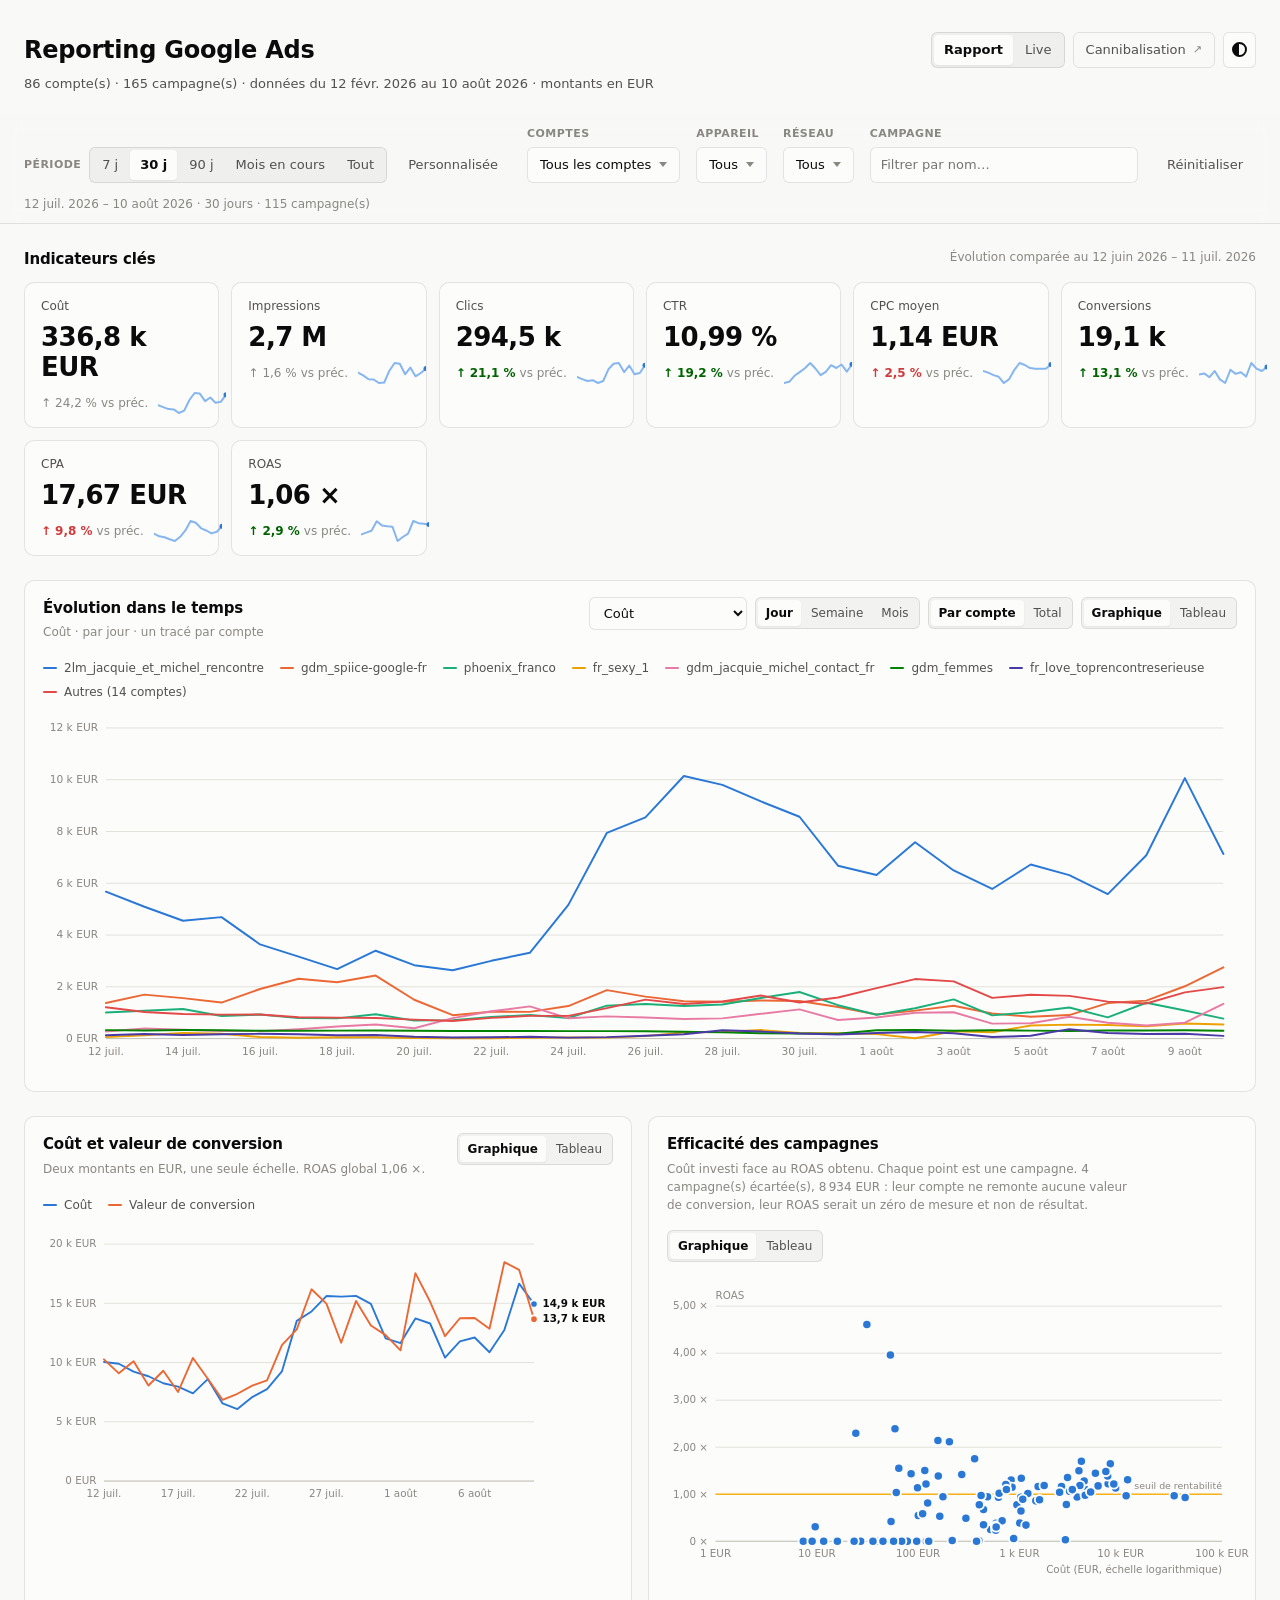
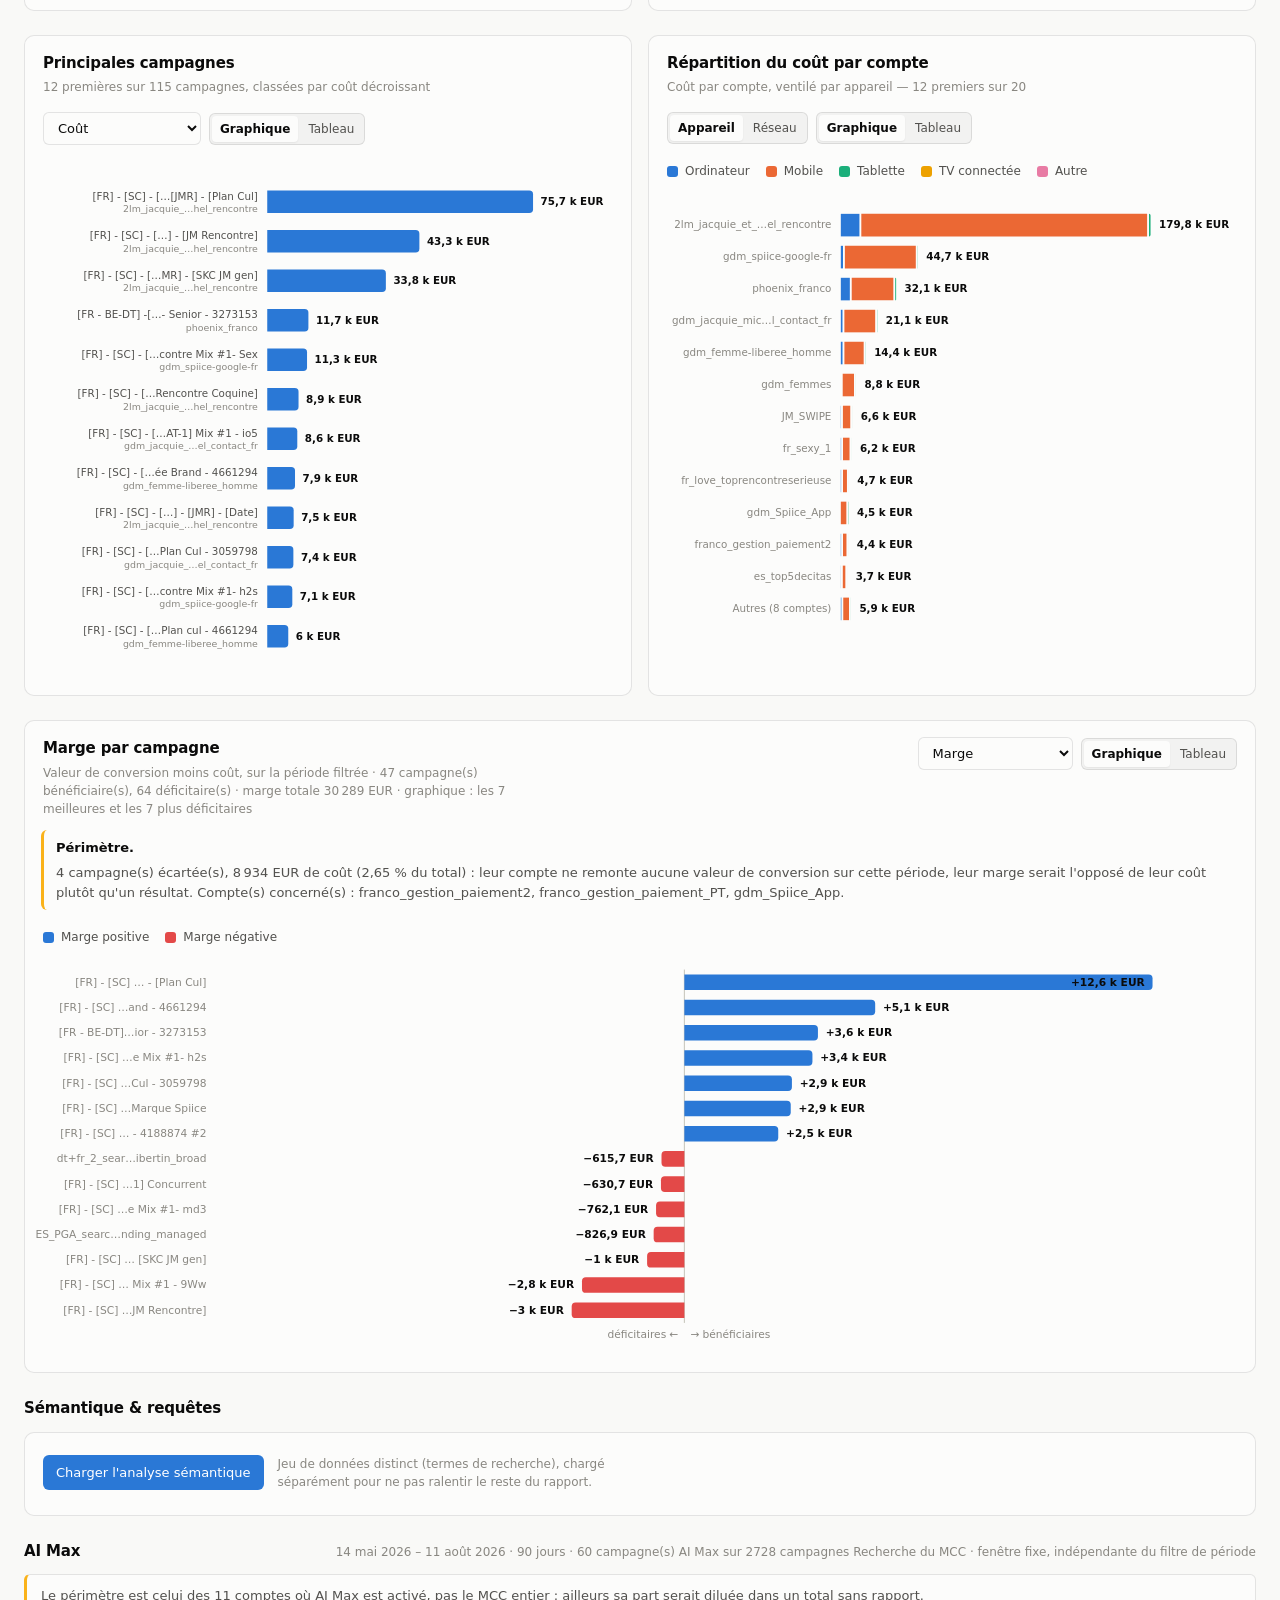
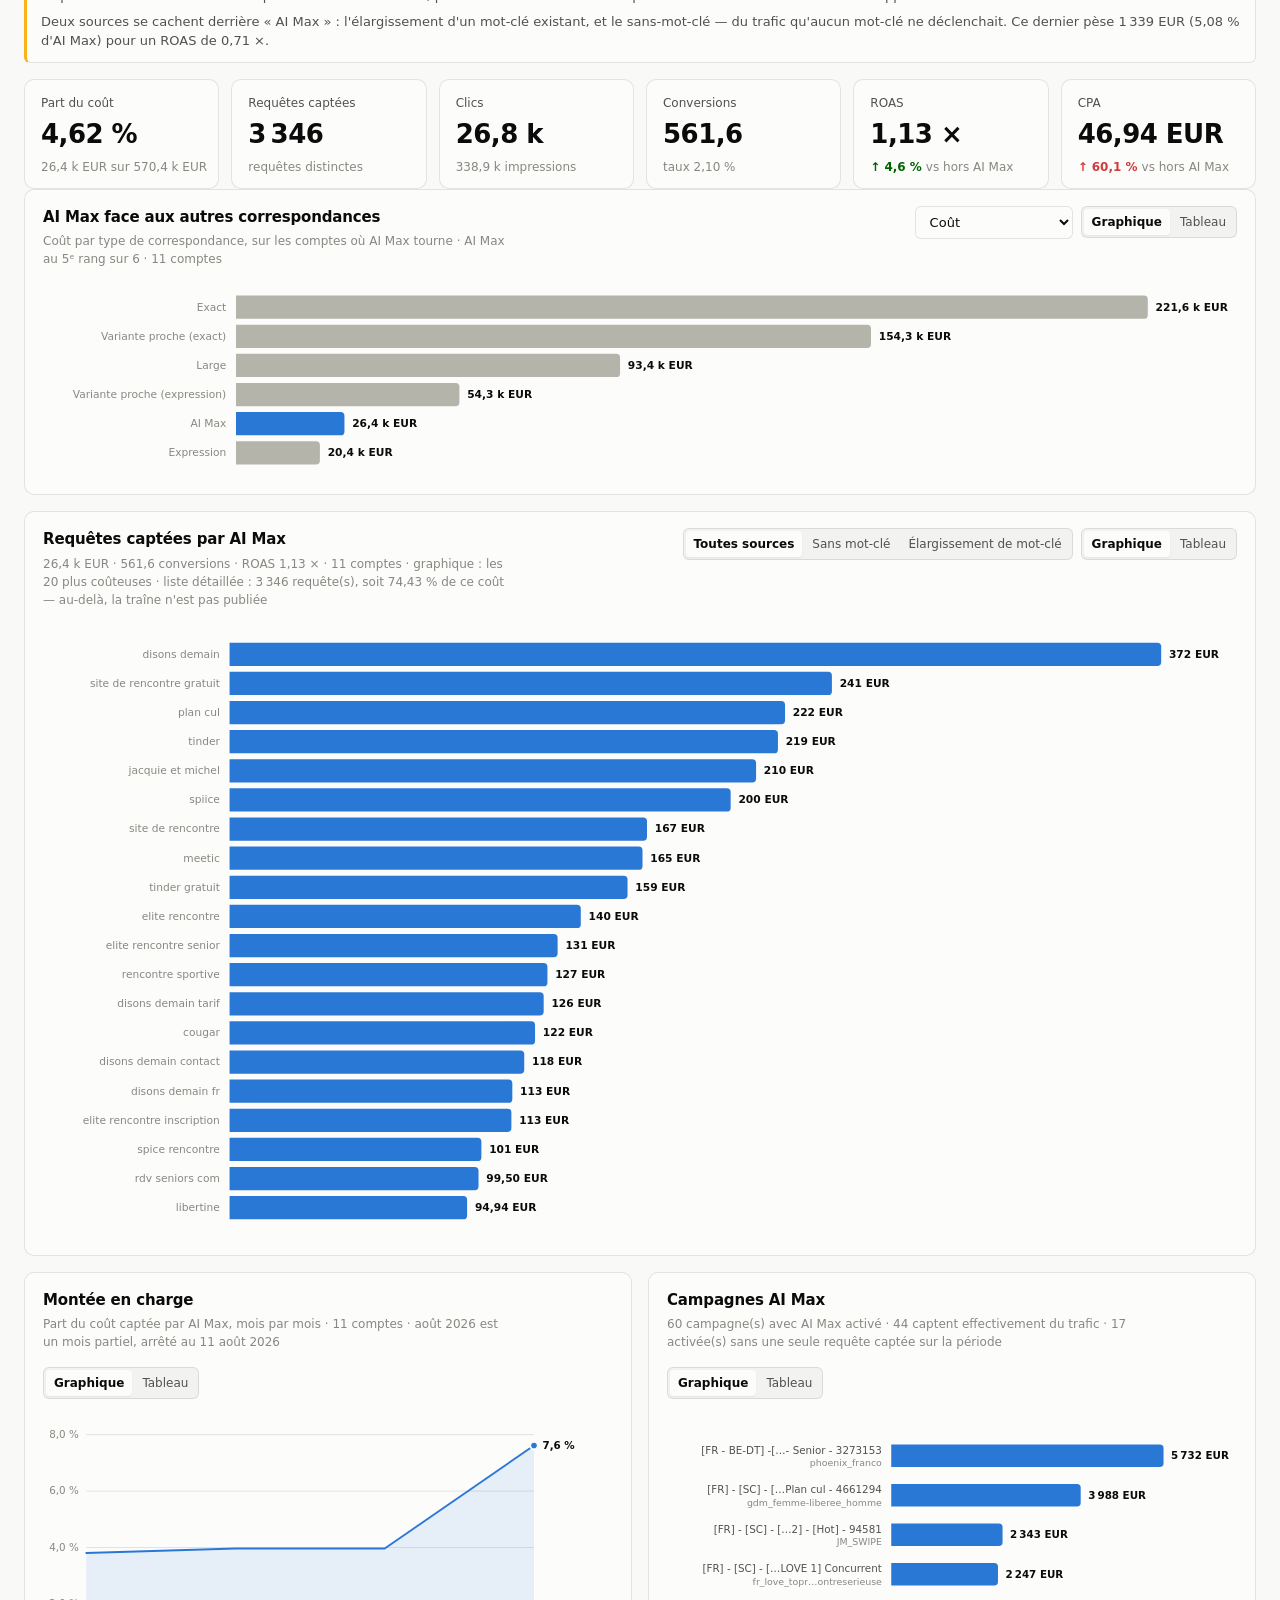
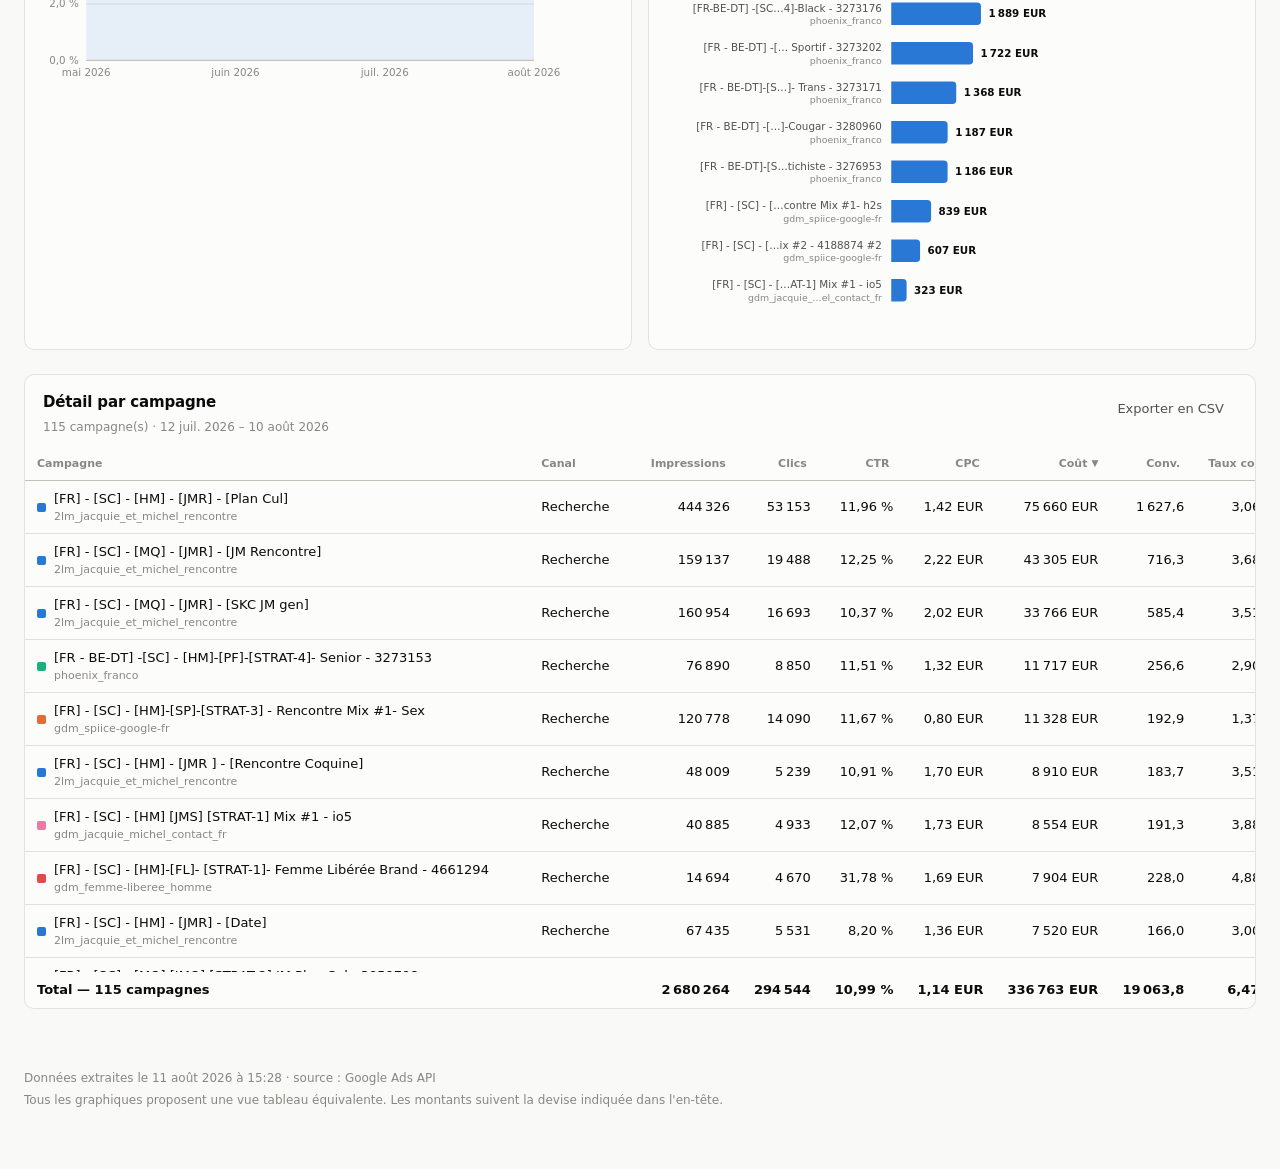
==== index.html @ 91d8e5d5 "Deux boutons Regenerer, vers les deux workflows Un par jeu de donnees, place a cote de ce qu il rege" ====
<!DOCTYPE html>
<html lang="fr" data-theme="auto">
<head>
<meta charset="utf-8">
<meta name="viewport" content="width=device-width, initial-scale=1">
<title>Reporting Google Ads</title>
<meta name="description" content="Reporting de performance Google Ads multi-comptes — interactif et filtrable.">
<meta name="color-scheme" content="light dark">
<link rel="stylesheet" href="assets/styles.css">
</head>
<body class="viz-root">

<a class="skip-link" href="#contenu">Aller au contenu</a>

<header class="page-header">
  <div class="page-header__text">
    <h1>Reporting Google Ads</h1>
    <p class="page-header__meta" id="header-meta">Chargement…</p>
  </div>
  <div class="page-header__actions">
    <div class="segmented" role="tablist" aria-label="Vue" id="view-tabs"></div>
    <!-- Un lien, pas un troisième onglet : les onglets basculent entre deux
         vues du même jeu de données, celui-ci mène à une page figée produite
         par un autre pipeline. Leur donner la même apparence laisserait croire
         qu'elle se filtre et se rafraîchit comme le reste. -->
    <a class="btn btn--ghost header-link" href="cannibalisation.html"
       title="Analyse de cannibalisation sémantique — page distincte, figée à sa date d'extraction">
      Cannibalisation <span aria-hidden="true">↗</span>
    </a>
    <button type="button" class="btn btn--icon" id="theme-toggle"
            aria-label="Basculer le thème clair / sombre" title="Thème clair / sombre">
      <span class="theme-toggle__glyph" aria-hidden="true"></span>
    </button>
  </div>
</header>

<!-- Une seule rangée de filtres, au-dessus de tout ce qu'elle cadre. -->
<div class="filterbar" id="filterbar" role="search" aria-label="Filtres du rapport">
  <div class="filterbar__inner">

    <div class="filter" data-report-only>
      <span class="filter__label" id="lbl-range">Période</span>
      <div class="segmented" role="group" aria-labelledby="lbl-range" id="range-presets"></div>
      <details class="dropdown dropdown--tight" id="range-custom-wrap">
        <summary class="btn btn--ghost" title="Période personnalisée">Personnalisée</summary>
        <div class="dropdown__panel dropdown__panel--form">
          <label class="field">
            <span>Du</span>
            <input type="date" id="range-start">
          </label>
          <label class="field">
            <span>Au</span>
            <input type="date" id="range-end">
          </label>
          <div class="dropdown__footer">
            <button type="button" class="btn btn--primary" id="range-apply">Appliquer</button>
          </div>
        </div>
      </details>
    </div>

    <div class="filter">
      <span class="filter__label" id="lbl-accounts">Comptes</span>
      <details class="dropdown" id="account-dropdown">
        <summary class="btn" aria-labelledby="lbl-accounts">
          <span id="account-summary">Tous les comptes</span>
          <span class="btn__caret" aria-hidden="true"></span>
        </summary>
        <div class="dropdown__panel" id="account-panel"></div>
      </details>
    </div>

    <!-- Ne concerne que l'onglet Live : une dépense n'est pas rattachable à une
         action de conversion, ce filtre ne cadre donc que les conversions. -->
    <div class="filter" id="filter-action" hidden>
      <span class="filter__label" id="lbl-action">Action de conversion</span>
      <details class="dropdown">
        <summary class="btn" aria-labelledby="lbl-action">
          <span id="action-summary">Toutes</span>
          <span class="btn__caret" aria-hidden="true"></span>
        </summary>
        <div class="dropdown__panel" id="action-panel"></div>
      </details>
    </div>

    <div class="filter" data-report-only>
      <span class="filter__label" id="lbl-device">Appareil</span>
      <details class="dropdown">
        <summary class="btn" aria-labelledby="lbl-device">
          <span id="device-summary">Tous</span>
          <span class="btn__caret" aria-hidden="true"></span>
        </summary>
        <div class="dropdown__panel" id="device-panel"></div>
      </details>
    </div>

    <div class="filter" data-report-only>
      <span class="filter__label" id="lbl-network">Réseau</span>
      <details class="dropdown">
        <summary class="btn" aria-labelledby="lbl-network">
          <span id="network-summary">Tous</span>
          <span class="btn__caret" aria-hidden="true"></span>
        </summary>
        <div class="dropdown__panel" id="network-panel"></div>
      </details>
    </div>

    <div class="filter filter--grow" data-report-only>
      <label class="filter__label" for="campaign-search">Campagne</label>
      <input type="search" id="campaign-search" class="input" placeholder="Filtrer par nom…"
             autocomplete="off" spellcheck="false">
    </div>

    <button type="button" class="btn btn--ghost filter__reset" id="filter-reset">Réinitialiser</button>
  </div>
  <p class="filterbar__status" id="filter-status" role="status" aria-live="polite"></p>
</div>

<!-- ── Onglet Live ────────────────────────────────────────────────────────── -->
<main id="view-live" hidden>
  <div class="banner banner--error" id="live-error" hidden></div>
  <div class="banner banner--warn" id="live-tz" hidden></div>

  <div id="live-alert-slot"></div>

  <section class="section" aria-labelledby="h-live-kpi">
    <div class="section__head section__head--split">
      <div>
        <h2 id="h-live-kpi">Aujourd'hui, à heure égale</h2>
        <p class="section__sub" id="live-meta"></p>
      </div>
      <div class="live-refresh">
        <div class="live-refresh__row">
          <button type="button" class="btn btn--ghost" id="live-refresh"
                  title="Relire data/live.json sans recharger la page">
            <span class="live-refresh__glyph" aria-hidden="true"></span>
            <span id="live-refresh-label">Actualiser</span>
          </button>
          <!-- Lien et non appel direct : régénérer demande un jeton Google Ads,
               qui n'a rien à faire dans une page publique. GitHub Actions le
               détient ; ce bouton y conduit. -->
          <a class="btn btn--ghost header-link" id="live-regen" target="_blank"
             rel="noopener" href="#"
             title="Ouvre le workflow sur GitHub. Cliquez « Run workflow », puis revenez actualiser dans deux minutes. Nécessite un accès au dépôt.">
            Régénérer <span aria-hidden="true">↗</span>
          </a>
        </div>
        <p class="live-refresh__note" id="live-refresh-note"></p>
      </div>
    </div>
    <div class="kpi-grid" id="live-kpi"></div>
  </section>

  <section class="section" aria-labelledby="h-live-hourly">
    <article class="card card--wide">
      <div class="card__head">
        <div>
          <h3 class="card__title" id="h-live-hourly">Heure par heure</h3>
          <p class="card__sub" id="live-hourly-sub"></p>
        </div>
        <div class="card__tools">
          <label class="select-wrap">
            <span class="sr-only">Mesure</span>
            <select id="live-metric" class="select"></select>
          </label>
          <div class="segmented segmented--sm" role="group" aria-label="Cumul"
               id="live-cumul"></div>
          <div class="segmented segmented--sm viewtoggle" role="group"
               aria-label="Type d'affichage" data-view-for="livehourly"></div>
        </div>
      </div>
      <div class="card__body" id="live-hourly-body"></div>
    </article>
  </section>

  <div class="grid-2">
    <article class="card">
      <div class="card__head">
        <div>
          <h3 class="card__title" id="h-live-actions">Conversions par action</h3>
          <p class="card__sub" id="live-actions-sub"></p>
        </div>
        <div class="card__tools">
          <div class="segmented segmented--sm viewtoggle" role="group"
               aria-label="Type d'affichage" data-view-for="liveactions"></div>
        </div>
      </div>
      <div class="card__body" id="live-actions-body"></div>
    </article>

    <article class="card">
      <div class="card__head">
        <div>
          <h3 class="card__title" id="h-live-camp">Plus gros écarts de dépense</h3>
          <p class="card__sub" id="live-camp-sub"></p>
        </div>
        <div class="card__tools">
          <div class="segmented segmented--sm viewtoggle" role="group"
               aria-label="Type d'affichage" data-view-for="livecamp"></div>
        </div>
      </div>
      <div class="card__body" id="live-camp-body"></div>
    </article>
  </div>
</main>


<main id="contenu" data-view="report">

  <div class="banner banner--warn" id="banner-demo" hidden>
    <strong>Données de démonstration.</strong>
    <span>Ce rapport affiche un jeu de données simulé. Lancez
      <code>python scripts/fetch_ads_data.py</code> pour le remplacer par vos performances réelles.</span>
  </div>
  <div class="banner banner--warn" id="banner-currency" hidden></div>
  <div class="banner banner--warn" id="banner-failed" hidden></div>
  <div class="banner banner--error" id="banner-error" hidden></div>

  <!-- ── Indicateurs clés ─────────────────────────────────────────────── -->
  <section class="section" aria-labelledby="h-kpi">
    <div class="section__head section__head--split">
      <h2 id="h-kpi">Indicateurs clés</h2>
      <div class="live-refresh">
        <a class="btn btn--ghost header-link" id="report-regen" target="_blank"
           rel="noopener" href="#"
           title="Ouvre le workflow quotidien sur GitHub. Cliquez « Run workflow », puis rechargez la page dans deux à trois minutes. Nécessite un accès au dépôt.">
          Régénérer <span aria-hidden="true">↗</span>
        </a>
        <p class="section__sub" id="kpi-compare"></p>
      </div>
    </div>
    <div class="kpi-grid" id="kpi-grid"></div>
  </section>

  <!-- ── Évolution ────────────────────────────────────────────────────── -->
  <section class="section" aria-labelledby="h-ts">
    <article class="card card--wide">
      <div class="card__head">
        <div>
          <h2 class="card__title" id="h-ts">Évolution dans le temps</h2>
          <p class="card__sub" id="ts-sub"></p>
        </div>
        <div class="card__tools">
          <label class="select-wrap">
            <span class="sr-only">Indicateur affiché</span>
            <select id="ts-metric" class="select"></select>
          </label>
          <div class="segmented segmented--sm" role="group" aria-label="Granularité" id="ts-grain"></div>
          <div class="segmented segmented--sm" role="group" aria-label="Découpage" id="ts-mode"></div>
          <div class="segmented segmented--sm viewtoggle" role="group" aria-label="Type d'affichage"
               data-view-for="ts"></div>
        </div>
      </div>
      <div class="card__body" id="ts-body"></div>
    </article>
  </section>

  <!-- ── Coût vs valeur ───────────────────────────────────────────────── -->
  <section class="section grid-2" aria-labelledby="h-roi">
    <article class="card">
      <div class="card__head">
        <div>
          <h2 class="card__title" id="h-roi">Coût et valeur de conversion</h2>
          <p class="card__sub" id="roi-sub">Deux montants, une même échelle monétaire.</p>
        </div>
        <div class="card__tools">
          <div class="segmented segmented--sm viewtoggle" role="group" aria-label="Type d'affichage"
               data-view-for="roi"></div>
        </div>
      </div>
      <div class="card__body" id="roi-body"></div>
    </article>

    <article class="card">
      <div class="card__head">
        <div>
          <h2 class="card__title" id="h-eff">Efficacité des campagnes</h2>
          <p class="card__sub" id="eff-sub"></p>
        </div>
        <div class="card__tools">
          <div class="segmented segmented--sm viewtoggle" role="group" aria-label="Type d'affichage"
               data-view-for="eff"></div>
        </div>
      </div>
      <div class="card__body" id="eff-body"></div>
    </article>
  </section>

  <!-- ── Classements ──────────────────────────────────────────────────── -->
  <section class="section grid-2" aria-labelledby="h-top">
    <article class="card">
      <div class="card__head">
        <div>
          <h2 class="card__title" id="h-top">Principales campagnes</h2>
          <p class="card__sub" id="top-sub"></p>
        </div>
        <div class="card__tools">
          <label class="select-wrap">
            <span class="sr-only">Classer par</span>
            <select id="top-metric" class="select"></select>
          </label>
          <div class="segmented segmented--sm viewtoggle" role="group" aria-label="Type d'affichage"
               data-view-for="top"></div>
        </div>
      </div>
      <div class="card__body" id="top-body"></div>
    </article>

    <article class="card">
      <div class="card__head">
        <div>
          <h2 class="card__title" id="h-mix">Répartition du coût par compte</h2>
          <p class="card__sub" id="mix-sub"></p>
        </div>
        <div class="card__tools">
          <div class="segmented segmented--sm" role="group" aria-label="Dimension" id="mix-dim"></div>
          <div class="segmented segmented--sm viewtoggle" role="group" aria-label="Type d'affichage"
               data-view-for="mix"></div>
        </div>
      </div>
      <div class="card__body" id="mix-body"></div>
    </article>
  </section>

  <!-- ── Marge par campagne ───────────────────────────────────────────── -->
  <section class="section" aria-labelledby="h-margin">
    <article class="card card--wide">
      <div class="card__head">
        <div>
          <h2 class="card__title" id="h-margin">Marge par campagne</h2>
          <p class="card__sub" id="margin-sub"></p>
        </div>
        <div class="card__tools">
          <label class="select-wrap">
            <span class="sr-only">Mesure</span>
            <select id="margin-measure" class="select"></select>
          </label>
          <div class="segmented segmented--sm viewtoggle" role="group" aria-label="Type d'affichage"
               data-view-for="margin"></div>
        </div>
      </div>
      <div class="banner banner--warn banner--inline" id="margin-note" hidden></div>
      <div class="card__body" id="margin-body"></div>
    </article>
  </section>

  <!-- ── Sémantique / requêtes ────────────────────────────────────────── -->
  <section class="section" aria-labelledby="h-sem">
    <div class="section__head">
      <h2 id="h-sem">Sémantique &amp; requêtes</h2>
      <p class="section__sub" id="sem-meta"></p>
    </div>

    <div class="banner banner--warn" id="sem-status" hidden></div>

    <!-- Chargé à la demande : ce jeu de données est lourd et n'est pas
         nécessaire au reste du rapport. -->
    <div class="card card--wide" id="sem-loader">
      <div class="card__body">
        <p class="loader">
          <button type="button" class="btn btn--primary" id="sem-load">
            Charger l'analyse sémantique
          </button>
          <span class="loader__note" id="sem-load-note">
            Jeu de données distinct (termes de recherche), chargé séparément pour
            ne pas ralentir le reste du rapport.
          </span>
        </p>
      </div>
    </div>

    <div id="sem-content" hidden>
      <!-- Dérive sémantique -->
      <article class="card card--wide">
        <div class="card__head">
          <div>
            <h3 class="card__title" id="h-drift">Dérive sémantique par requête</h3>
            <p class="card__sub" id="drift-sub"></p>
          </div>
          <div class="card__tools">
            <label class="select-wrap">
              <span class="sr-only">Axe horizontal</span>
              <select id="drift-x" class="select"></select>
            </label>
            <div class="segmented segmented--sm viewtoggle" role="group"
                 aria-label="Type d'affichage" data-view-for="drift"></div>
          </div>
        </div>
        <div class="card__body" id="drift-body"></div>
      </article>

      <div class="grid-2" style="margin-top:16px">
        <!-- Intention -->
        <article class="card">
          <div class="card__head">
            <div>
              <h3 class="card__title" id="h-intent">Clustering d'intention</h3>
              <p class="card__sub" id="intent-sub"></p>
            </div>
            <div class="card__tools">
              <div class="segmented segmented--sm" role="group"
                   aria-label="Découpage" id="intent-dim"></div>
              <div class="segmented segmented--sm" role="group"
                   aria-label="Échelle" id="intent-scale"></div>
              <div class="segmented segmented--sm viewtoggle" role="group"
                   aria-label="Type d'affichage" data-view-for="intent"></div>
            </div>
          </div>
          <div class="card__body" id="intent-body"></div>
        </article>

        <!-- N-grammes -->
        <article class="card">
          <div class="card__head">
            <div>
              <h3 class="card__title" id="h-ngram">N-grammes émergents et déclinants</h3>
              <p class="card__sub" id="ngram-sub"></p>
            </div>
            <div class="card__tools">
              <label class="select-wrap">
                <span class="sr-only">Mesure</span>
                <select id="ngram-metric" class="select"></select>
              </label>
              <div class="segmented segmented--sm viewtoggle" role="group"
                   aria-label="Type d'affichage" data-view-for="ngram"></div>
            </div>
          </div>
          <div class="card__body" id="ngram-body"></div>
        </article>
      </div>
    </div>
  </section>

  <!-- ── Types de correspondance ──────────────────────────────────────── -->
  <section class="section" id="match-section" aria-labelledby="h-match" hidden>
    <div class="section__head">
      <h2 id="h-match">Types de correspondance</h2>
      <p class="section__sub" id="match-meta"></p>
    </div>

    <article class="card card--wide">
      <div class="card__head">
        <div>
          <h3 class="card__title" id="h-cannib">Matrice de cannibalisation</h3>
          <p class="card__sub" id="cannib-sub"></p>
        </div>
        <div class="card__tools">
          <label class="select-wrap">
            <span class="sr-only">Mesure</span>
            <select id="cannib-metric" class="select"></select>
          </label>
          <div class="segmented segmented--sm viewtoggle" role="group"
               aria-label="Type d'affichage" data-view-for="cannib"></div>
        </div>
      </div>
      <div class="card__body" id="cannib-body"></div>
    </article>

    <div class="grid-2" style="margin-top:16px">
      <article class="card">
        <div class="card__head">
          <div>
            <h3 class="card__title" id="h-velocity">Vélocité de dérive</h3>
            <p class="card__sub" id="velocity-sub"></p>
          </div>
          <div class="card__tools">
            <div class="segmented segmented--sm" role="group"
                 aria-label="Stratégie d'enchères" id="velocity-bid"></div>
            <div class="segmented segmented--sm viewtoggle" role="group"
                 aria-label="Type d'affichage" data-view-for="velocity"></div>
          </div>
        </div>
        <div class="card__body" id="velocity-body"></div>
      </article>

      <article class="card">
        <div class="card__head">
          <div>
            <h3 class="card__title" id="h-marginal">Efficacité marginale</h3>
            <p class="card__sub" id="marginal-sub"></p>
          </div>
          <div class="card__tools">
            <div class="segmented segmented--sm viewtoggle" role="group"
                 aria-label="Type d'affichage" data-view-for="marginal"></div>
          </div>
        </div>
        <div class="card__body" id="marginal-body"></div>
      </article>
    </div>
  </section>

  <!-- ── AI Max ───────────────────────────────────────────────────────── -->
  <section class="section" id="aimax-section" aria-labelledby="h-aimax" hidden>
    <div class="section__head">
      <h2 id="h-aimax">AI Max</h2>
      <p class="section__sub" id="aimax-meta"></p>
    </div>

    <div class="banner banner--warn" id="aimax-note" hidden></div>

    <div class="kpi-grid" id="aimax-kpi"></div>

    <article class="card card--wide">
      <div class="card__head">
        <div>
          <h3 class="card__title" id="h-aimax-mt">AI Max face aux autres correspondances</h3>
          <p class="card__sub" id="aimax-mt-sub"></p>
        </div>
        <div class="card__tools">
          <label class="select-wrap">
            <span class="sr-only">Mesure</span>
            <select id="aimax-metric" class="select"></select>
          </label>
          <div class="segmented segmented--sm viewtoggle" role="group"
               aria-label="Type d'affichage" data-view-for="aimaxmt"></div>
        </div>
      </div>
      <div class="card__body" id="aimax-mt-body"></div>
    </article>

    <article class="card card--wide" style="margin-top:16px">
      <div class="card__head">
        <div>
          <h3 class="card__title" id="h-aimax-terms">Requêtes captées par AI Max</h3>
          <p class="card__sub" id="aimax-terms-sub"></p>
        </div>
        <div class="card__tools">
          <div class="segmented segmented--sm" role="group"
               aria-label="Source de correspondance" id="aimax-source"></div>
          <div class="segmented segmented--sm viewtoggle" role="group"
               aria-label="Type d'affichage" data-view-for="aimaxterms"></div>
        </div>
      </div>
      <div class="card__body" id="aimax-terms-body"></div>
    </article>

    <div class="grid-2" style="margin-top:16px">
      <article class="card">
        <div class="card__head">
          <div>
            <h3 class="card__title" id="h-aimax-ramp">Montée en charge</h3>
            <p class="card__sub" id="aimax-ramp-sub"></p>
          </div>
          <div class="card__tools">
            <div class="segmented segmented--sm viewtoggle" role="group"
                 aria-label="Type d'affichage" data-view-for="aimaxramp"></div>
          </div>
        </div>
        <div class="card__body" id="aimax-ramp-body"></div>
      </article>

      <article class="card">
        <div class="card__head">
          <div>
            <h3 class="card__title" id="h-aimax-camp">Campagnes AI Max</h3>
            <p class="card__sub" id="aimax-camp-sub"></p>
          </div>
          <div class="card__tools">
            <div class="segmented segmented--sm viewtoggle" role="group"
                 aria-label="Type d'affichage" data-view-for="aimaxcamp"></div>
          </div>
        </div>
        <div class="card__body" id="aimax-camp-body"></div>
      </article>
    </div>
  </section>

  <!-- ── Tableau détaillé ─────────────────────────────────────────────── -->
  <section class="section" aria-labelledby="h-detail">
    <article class="card card--wide">
      <div class="card__head">
        <div>
          <h2 class="card__title" id="h-detail">Détail par campagne</h2>
          <p class="card__sub" id="detail-sub"></p>
        </div>
        <div class="card__tools">
          <button type="button" class="btn btn--ghost" id="export-csv">Exporter en CSV</button>
        </div>
      </div>
      <div class="card__body card__body--flush" id="detail-body"></div>
    </article>
  </section>

</main>

<footer class="page-footer">
  <p id="footer-meta"></p>
  <p class="page-footer__note">
    Tous les graphiques proposent une vue tableau équivalente. Les montants suivent la devise
    indiquée dans l'en-tête.
  </p>
</footer>

<div class="tooltip" id="tooltip" role="tooltip" aria-hidden="true"></div>

<script src="assets/app.js"></script>
</body>
</html>
---- assets/styles.css ----
/* ============================================================================
   Reporting Google Ads — feuille de style
   Palette et spécifications de marques issues du design system data-viz.
   Les valeurs light/dark sont *choisies* pour chaque surface, jamais inversées
   automatiquement.
   ========================================================================== */

.viz-root {
  color-scheme: light;

  /* ── Chrome & encre ── */
  --surface-1:      #fcfcfb;   /* surface des cartes / graphiques */
  --plane:          #f9f9f7;   /* plan de page */
  --text-primary:   #0b0b0b;
  --text-secondary: #52514e;
  --text-muted:     #898781;   /* axes, libellés */
  --gridline:       #e1e0d9;   /* filet, 1px, plein */
  --baseline:       #c3c2b7;
  --neutral-bar:    #b5b4aa;   /* marque hors-sujet : présente, jamais lue en premier */
  --border:         rgba(11, 11, 11, 0.10);
  --wash:           rgba(11, 11, 11, 0.04);   /* survol fantôme */
  --wash-strong:    rgba(11, 11, 11, 0.07);

  /* ── Palette catégorielle (ordre fixe, jamais cyclé) ── */
  --series-1: #2a78d6;  /* bleu */
  --series-2: #eb6834;  /* orange */
  --series-3: #1baf7a;  /* aqua */
  --series-4: #eda100;  /* jaune */
  --series-5: #e87ba4;  /* magenta */
  --series-6: #008300;  /* vert */
  --series-7: #4a3aa7;  /* violet */
  --series-8: #e34948;  /* rouge */

  /* ── Rampe séquentielle (bleu) — pour sparklines et dégradés ── */
  --seq-250: #86b6ef;
  --seq-450: #2a78d6;

  /* Rampe de carte de chaleur : une seule teinte, clair → foncé. Six paliers
     de la rampe bleue, du plus clair au plus foncé sur surface claire. */
  --heat-1: #cde2fb;
  --heat-2: #9ec5f4;
  --heat-3: #6da7ec;
  --heat-4: #2a78d6;
  --heat-5: #1c5cab;
  --heat-6: #0d366b;

  /* ── Delta / statut ── */
  --delta-good: #006300;
  --delta-bad:  #d03b3b;
  --status-warning: #fab219;

  --radius: 10px;
  --radius-sm: 6px;
  --font: system-ui, -apple-system, "Segoe UI", sans-serif;
}

/* Les valeurs sombres sont déclarées sous les deux portées : la media query
   couvre le réglage OS, la portée data-theme couvre le sélecteur de l'utilisateur,
   qui doit gagner dans les deux sens. */
@media (prefers-color-scheme: dark) {
  :root:where(:not([data-theme="light"])) .viz-root {
    color-scheme: dark;
    --surface-1:      #1a1a19;
    --plane:          #0d0d0d;
    --text-primary:   #ffffff;
    --text-secondary: #c3c2b7;
    --text-muted:     #898781;
    --gridline:       #2c2c2a;
    --baseline:       #383835;
    --neutral-bar:    #56564f;
    --border:         rgba(255, 255, 255, 0.10);
    --wash:           rgba(255, 255, 255, 0.05);
    --wash-strong:    rgba(255, 255, 255, 0.09);

    --series-1: #3987e5;
    --series-2: #d95926;
    --series-3: #199e70;
    --series-4: #c98500;
    --series-5: #d55181;
    --series-6: #008300;
    --series-7: #9085e9;
    --series-8: #e66767;

    --seq-250: #184f95;
    --seq-450: #3987e5;

    /* Sur surface sombre la rampe s'inverse : la valeur faible doit se fondre
       dans le fond, la valeur forte ressortir. Une rampe clair → foncé y
       rendrait les cellules les plus fortes invisibles. */
    --heat-1: #184f95;
    --heat-2: #1c5cab;
    --heat-3: #256abf;
    --heat-4: #3987e5;
    --heat-5: #6da7ec;
    --heat-6: #9ec5f4;

    --delta-good: #0ca30c;
    --delta-bad:  #d03b3b;
  }
}

:root[data-theme="dark"] .viz-root {
  color-scheme: dark;
  --surface-1:      #1a1a19;
  --plane:          #0d0d0d;
  --text-primary:   #ffffff;
  --text-secondary: #c3c2b7;
  --text-muted:     #898781;
  --gridline:       #2c2c2a;
  --baseline:       #383835;
  --neutral-bar:    #56564f;
  --border:         rgba(255, 255, 255, 0.10);
  --wash:           rgba(255, 255, 255, 0.05);
  --wash-strong:    rgba(255, 255, 255, 0.09);

  --series-1: #3987e5;
  --series-2: #d95926;
  --series-3: #199e70;
  --series-4: #c98500;
  --series-5: #d55181;
  --series-6: #008300;
  --series-7: #9085e9;
  --series-8: #e66767;

  --seq-250: #184f95;
  --seq-450: #3987e5;

  --delta-good: #0ca30c;
  --delta-bad:  #d03b3b;
}

/* ── Base ─────────────────────────────────────────────────────────────────── */

*, *::before, *::after { box-sizing: border-box; }

/* Tout élément passé en display:flex/grid ignore l'attribut [hidden], dont la
   valeur par défaut n'est qu'un display:none de faible priorité. On le
   réaffirme une fois pour toutes plutôt que classe par classe. */
[hidden] { display: none !important; }

html { scroll-behavior: smooth; }

body {
  margin: 0;
  padding: 0 0 48px;
  font-family: var(--font);
  font-size: 14px;
  line-height: 1.5;
  color: var(--text-primary);
  background: var(--plane);
  -webkit-font-smoothing: antialiased;
}

h1, h2, h3 { margin: 0; font-weight: 600; letter-spacing: -0.01em; }

code {
  font-family: ui-monospace, "Cascadia Code", Consolas, monospace;
  font-size: 0.92em;
  padding: 1px 5px;
  border-radius: 4px;
  background: var(--wash-strong);
}

.sr-only {
  position: absolute;
  width: 1px; height: 1px;
  padding: 0; margin: -1px;
  overflow: hidden;
  clip-path: inset(50%);
  white-space: nowrap;
}

.skip-link {
  position: absolute;
  left: -9999px;
  top: 0;
  z-index: 100;
  padding: 10px 16px;
  background: var(--surface-1);
  color: var(--text-primary);
  border: 1px solid var(--border);
  border-radius: 0 0 var(--radius-sm) 0;
}
.skip-link:focus { left: 0; }

:focus-visible {
  outline: 2px solid var(--series-1);
  outline-offset: 2px;
}

/* ── En-tête ──────────────────────────────────────────────────────────────── */

.page-header {
  display: flex;
  align-items: flex-start;
  justify-content: space-between;
  gap: 24px;
  max-width: 1560px;
  margin: 0 auto;
  padding: 32px 24px 20px;
}

.page-header h1 { font-size: 24px; }

.page-header__meta {
  margin: 6px 0 0;
  font-size: 13px;
  color: var(--text-secondary);
}

.page-header__actions { display: flex; gap: 8px; flex-shrink: 0; }

.theme-toggle__glyph {
  display: block;
  width: 15px; height: 15px;
  border-radius: 50%;
  border: 2px solid currentColor;
  background: linear-gradient(to right, currentColor 0 50%, transparent 50% 100%);
}

/* ── Contrôles ────────────────────────────────────────────────────────────── */

.btn {
  display: inline-flex;
  align-items: center;
  gap: 7px;
  padding: 7px 12px;
  font: inherit;
  font-size: 13px;
  color: var(--text-primary);
  background: var(--surface-1);
  border: 1px solid var(--border);
  border-radius: var(--radius-sm);
  cursor: pointer;
  white-space: nowrap;
  transition: background 120ms ease;
}
.btn:hover { background: var(--wash-strong); }

.btn--ghost { background: transparent; border-color: transparent; color: var(--text-secondary); }
.btn--ghost:hover { background: var(--wash); color: var(--text-primary); }

/* Lien de l'en-tête vers une page distincte. Un liseré, contrairement aux
   boutons fantômes, pour qu'il ne se confonde pas avec les commandes de la
   vue courante : il fait quitter la page, elles non. */
.header-link {
  text-decoration: none;
  border-color: var(--border);
  white-space: nowrap;
}
.header-link span { font-size: 11px; opacity: .7; }

.btn--primary {
  background: var(--series-1);
  border-color: transparent;
  color: #fff;
}
.btn--primary:hover { filter: brightness(1.08); background: var(--series-1); }

.btn--icon { padding: 8px; }

.btn__caret {
  width: 0; height: 0;
  border-left: 4px solid transparent;
  border-right: 4px solid transparent;
  border-top: 5px solid var(--text-muted);
  margin-left: 1px;
}

.input, .select {
  font: inherit;
  font-size: 13px;
  padding: 7px 10px;
  color: var(--text-primary);
  background: var(--surface-1);
  border: 1px solid var(--border);
  border-radius: var(--radius-sm);
  min-width: 0;
}
.input { width: 100%; }
.select { cursor: pointer; padding-right: 26px; }
.select-wrap { display: inline-flex; }

/* Groupe segmenté : la sélection est marquée par le fond, pas par la couleur du texte. */
.segmented {
  display: inline-flex;
  padding: 2px;
  gap: 2px;
  background: var(--wash);
  border: 1px solid var(--border);
  border-radius: var(--radius-sm);
}
.segmented button {
  font: inherit;
  font-size: 13px;
  padding: 5px 10px;
  color: var(--text-secondary);
  background: transparent;
  border: 0;
  border-radius: 4px;
  cursor: pointer;
  white-space: nowrap;
}
.segmented button:hover { background: var(--wash-strong); color: var(--text-primary); }
.segmented button[aria-pressed="true"] {
  background: var(--surface-1);
  color: var(--text-primary);
  font-weight: 600;
  box-shadow: 0 1px 2px rgba(0, 0, 0, 0.06);
}
.segmented--sm button { font-size: 12px; padding: 4px 8px; }

/* ── Menus déroulants ─────────────────────────────────────────────────────── */

.dropdown { position: relative; }
.dropdown > summary { list-style: none; }
.dropdown > summary::-webkit-details-marker { display: none; }
.dropdown > summary::marker { content: ""; }

.dropdown__panel {
  position: absolute;
  z-index: 40;
  top: calc(100% + 5px);
  left: 0;
  min-width: 240px;
  max-height: 340px;
  overflow-y: auto;
  padding: 5px;
  background: var(--surface-1);
  border: 1px solid var(--border);
  border-radius: var(--radius-sm);
  box-shadow: 0 8px 24px rgba(0, 0, 0, 0.14);
}
.dropdown__panel--form { min-width: 210px; padding: 12px; }

/* Ligne de menu : sélection = coche 16px en gras ; survol = lavis fantôme. */
.optrow {
  display: flex;
  align-items: center;
  gap: 9px;
  width: 100%;
  padding: 7px 9px;
  font-size: 13px;
  text-align: left;
  color: var(--text-primary);
  background: transparent;
  border: 0;
  border-radius: 4px;
  cursor: pointer;
}
.optrow:hover { background: var(--wash); }
.optrow__check {
  flex-shrink: 0;
  width: 16px;
  font-size: 16px;
  font-weight: 700;
  line-height: 1;
  color: var(--text-primary);
  text-align: center;
}
.optrow__swatch {
  flex-shrink: 0;
  width: 10px; height: 10px;
  border-radius: 3px;
}
.optrow__label { flex: 1; overflow: hidden; text-overflow: ellipsis; white-space: nowrap; }
.optrow__meta {
  flex-shrink: 0;
  font-size: 12px;
  color: var(--text-muted);
  font-variant-numeric: tabular-nums;
}
.optrow[aria-disabled="true"] { opacity: 0.45; cursor: default; }

/* Recherche épinglée en haut du panneau : la liste défile, le champ reste. */
.dropdown__search {
  position: sticky;
  top: -5px;
  z-index: 1;
  padding: 3px 3px 6px;
  margin: -3px -3px 0;
  background: var(--surface-1);
}

.dropdown__empty {
  margin: 0;
  padding: 12px 9px;
  font-size: 13px;
  color: var(--text-muted);
}

.dropdown__sep { height: 1px; margin: 5px 0; background: var(--border); border: 0; }
.dropdown__footer { margin-top: 10px; padding-top: 10px; border-top: 1px solid var(--border); }

.field { display: block; margin-bottom: 9px; font-size: 12px; color: var(--text-secondary); }
.field span { display: block; margin-bottom: 4px; }
.field input { width: 100%; font: inherit; font-size: 13px; padding: 6px 8px;
  color: var(--text-primary); background: var(--surface-1);
  border: 1px solid var(--border); border-radius: var(--radius-sm); }

/* ── Barre de filtres : une seule rangée, au-dessus de tout ───────────────── */

.filterbar {
  position: sticky;
  top: 0;
  z-index: 30;
  background: color-mix(in srgb, var(--plane) 86%, transparent);
  backdrop-filter: blur(10px);
  border-bottom: 1px solid var(--border);
}

.filterbar__inner {
  display: flex;
  flex-wrap: wrap;
  align-items: flex-end;
  gap: 10px 16px;
  max-width: 1560px;
  margin: 0 auto;
  padding: 12px 24px;
}

.filter { display: flex; flex-direction: column; gap: 5px; }
.filter--grow { flex: 1 1 180px; min-width: 160px; max-width: 280px; }
.filter > .segmented, .filter > .dropdown, .filter > .input { align-self: flex-start; }

.filter__label {
  font-size: 11px;
  font-weight: 600;
  letter-spacing: 0.04em;
  text-transform: uppercase;
  color: var(--text-muted);
}

/* La période combine presets et personnalisée sur une même ligne. */
.filter:first-child { flex-direction: row; align-items: center; gap: 8px; flex-wrap: wrap; }
.filter:first-child .filter__label { align-self: center; }

.filter__reset { margin-left: auto; align-self: flex-end; }

.filterbar__status {
  max-width: 1560px;
  margin: 0 auto;
  padding: 0 24px 10px;
  font-size: 12px;
  color: var(--text-muted);
}
.filterbar__status:empty { display: none; }

/* ── Bandeaux ─────────────────────────────────────────────────────────────── */

.banner {
  display: flex;
  flex-wrap: wrap;
  align-items: baseline;
  gap: 6px;
  padding: 11px 14px;
  margin-bottom: 16px;
  font-size: 13px;
  color: var(--text-primary);
  border: 1px solid var(--border);
  border-left: 3px solid var(--status-warning);
  border-radius: var(--radius-sm);
  background: var(--surface-1);
}
/* display:flex écraserait l'attribut [hidden] — il faut le réaffirmer. */
.banner[hidden] { display: none; }
.banner--error { border-left-color: var(--delta-bad); }
.banner span { color: var(--text-secondary); }

/* Bandeau posé à l'intérieur d'une carte : il partage la gouttière du corps
   plutôt que d'ouvrir la sienne, et se rattache visuellement au contenu. */
.banner--inline {
  margin: 0 16px 12px;
  border: 0;
  border-left: 3px solid var(--status-warning);
  background: transparent;
  padding: 8px 0 8px 12px;
}

/* ── Sections & cartes ────────────────────────────────────────────────────── */

main {
  max-width: 1560px;
  margin: 0 auto;
  padding: 24px;
}

.section { margin-bottom: 24px; }

.section__head {
  display: flex;
  align-items: baseline;
  justify-content: space-between;
  gap: 16px;
  margin-bottom: 12px;
}
.section__head h2 { font-size: 15px; }
/* Le bloc de droite tient sur deux lignes : l'alignement sur la ligne de base
   décalerait alors le titre. */
.section__head--split { align-items: flex-start; }

/* ── Actualisation du direct ──────────────────────────────────────────────── */

.live-refresh { display: flex; flex-direction: column; align-items: flex-end; gap: 4px; }
.live-refresh__row { display: flex; gap: 6px; }
.live-refresh__note { margin: 0; font-size: 11.5px; color: var(--text-muted); text-align: right; }
.live-refresh__note--good { color: var(--delta-good); }
.live-refresh__note--bad { color: var(--delta-bad); }

.live-refresh__glyph {
  width: 12px; height: 12px;
  border: 2px solid currentColor;
  border-top-color: transparent;
  border-radius: 50%;
}
/* L'anneau ne tourne que pendant la lecture. Une animation permanente attirerait
   l'œil en continu pour ne rien signaler. */
.btn.is-busy .live-refresh__glyph { animation: live-spin .8s linear infinite; }
@keyframes live-spin { to { transform: rotate(360deg); } }
@media (prefers-reduced-motion: reduce) {
  .btn.is-busy .live-refresh__glyph { animation: none; opacity: .5; }
}
.section__sub { margin: 0; font-size: 12px; color: var(--text-muted); }

.grid-2 { display: grid; grid-template-columns: repeat(2, minmax(0, 1fr)); gap: 16px; }

.card {
  display: flex;
  flex-direction: column;
  background: var(--surface-1);
  border: 1px solid var(--border);
  border-radius: var(--radius);
  overflow: hidden;
}

.card__head {
  display: flex;
  align-items: flex-start;
  justify-content: space-between;
  gap: 16px;
  flex-wrap: wrap;
  padding: 16px 18px 12px;
}
.card__title { font-size: 15px; }
.card__sub { margin: 4px 0 0; font-size: 12px; color: var(--text-muted); max-width: 62ch; }
.card__tools { display: flex; flex-wrap: wrap; gap: 8px; align-items: center; }

/* Le conteneur grandit avec son contenu : la bande de l'axe X n'est jamais
   exclue par une hauteur figée (pas de scroll imbriqué). */
.card__body { padding: 4px 18px 18px; }
.card__body--flush { padding: 0; }

/* ── Tuiles d'indicateurs ─────────────────────────────────────────────────── */

.kpi-grid {
  display: grid;
  grid-template-columns: repeat(auto-fit, minmax(178px, 1fr));
  gap: 12px;
}

.kpi {
  display: flex;
  flex-direction: column;
  gap: 8px;
  padding: 14px 16px 12px;
  background: var(--surface-1);
  border: 1px solid var(--border);
  border-radius: var(--radius);
}

.kpi__label { font-size: 12px; color: var(--text-secondary); }

.kpi__value {
  /* Chiffres proportionnels : tabular-nums ferait paraître « 121 » distendu. */
  font-size: 26px;
  font-weight: 600;
  line-height: 1.15;
  letter-spacing: -0.02em;
  color: var(--text-primary);
}

.kpi__foot { display: flex; align-items: center; justify-content: space-between; gap: 10px; }

.kpi__delta {
  display: inline-flex;
  align-items: baseline;
  gap: 4px;
  font-size: 12px;
  font-weight: 600;
  font-variant-numeric: tabular-nums;
  white-space: nowrap;
}
/* La direction est portée par le glyphe autant que par la couleur. */
.kpi__delta--good { color: var(--delta-good); }
.kpi__delta--bad  { color: var(--delta-bad); }
.kpi__delta--flat { color: var(--text-muted); font-weight: 500; }
.kpi__delta em { font-style: normal; font-weight: 500; color: var(--text-muted); }

.kpi__spark { flex-shrink: 0; }

/* ── Graphiques ───────────────────────────────────────────────────────────── */

.chart { position: relative; }
.chart svg { display: block; width: 100%; overflow: visible; }

/* Au refetch, on garde le rendu précédent en opacité réduite : pas de squelette. */
.chart--stale { opacity: 0.45; transition: opacity 160ms ease; }

.axis-label { font-size: 11px; fill: var(--text-muted); font-variant-numeric: tabular-nums; }
.axis-sublabel { font-size: 10px; fill: var(--text-muted); }
.axis-name { font-size: 11px; fill: var(--text-secondary); }
.axis-title { font-size: 11px; fill: var(--text-muted); }
.grid-line { stroke: var(--gridline); stroke-width: 1; }
.axis-line { stroke: var(--baseline); stroke-width: 1; }

.mark-label {
  font-size: 11px;
  font-weight: 600;
  fill: var(--text-primary);
  font-variant-numeric: tabular-nums;
}
.mark-label--muted { font-weight: 500; fill: var(--text-secondary); }

.crosshair { stroke: var(--baseline); stroke-width: 1; pointer-events: none; }

.hit { fill: transparent; cursor: crosshair; }
.hit--mark { cursor: pointer; }

.bar-mark { transition: opacity 100ms ease; }
.hit--mark:hover + .bar-mark, .bar-mark--hover { opacity: 0.78; }

.legend {
  display: flex;
  flex-wrap: wrap;
  gap: 6px 16px;
  margin: 2px 0 10px;
  padding: 0;
  list-style: none;
}
.legend li {
  display: inline-flex;
  align-items: center;
  gap: 7px;
  font-size: 12px;
  color: var(--text-secondary);   /* jamais la couleur de série sur du texte */
}
.legend button {
  display: inline-flex;
  align-items: center;
  gap: 7px;
  font: inherit;
  font-size: 12px;
  color: var(--text-secondary);
  background: transparent;
  border: 0;
  padding: 2px 4px;
  margin: -2px -4px;
  border-radius: 4px;
  cursor: pointer;
}
.legend button:hover { background: var(--wash); color: var(--text-primary); }
.legend button[aria-pressed="false"] { opacity: 0.42; }

.legend__key--rect { width: 11px; height: 11px; border-radius: 3px; flex-shrink: 0; }
.legend__key--line { width: 14px; height: 2px; border-radius: 1px; flex-shrink: 0; }

.chart-empty {
  padding: 40px 8px;
  text-align: center;
  font-size: 13px;
  color: var(--text-muted);
}

/* Ligne de seuil : trait plein comme les autres, mais teinté — le tiret est
   réservé à rien du tout, il ajoute du bruit et se lit comme une projection. */
.threshold-line { stroke: var(--status-warning); stroke-width: 1.5; }
/* Halo de la couleur de surface : l'étiquette est tracée avant les marques et
   se retrouve sous elles ; sans ce liseré, un point posé sur le seuil la rend
   illisible. */
.threshold-label {
  font-size: 10px;
  fill: var(--text-muted);
  stroke: var(--surface-1);
  stroke-width: 3px;
  paint-order: stroke fill;
}

/* Axe de symétrie d'un diagramme divergent. */
.zero-line { stroke: var(--baseline); stroke-width: 1; }

/* ── Onglet Live ──────────────────────────────────────────────────────────── */

/* L'alerte doit se voir sans être clinquante : filet épais côté gauche et fond
   à peine teinté, comme les autres bandeaux — c'est le texte qui alerte. */
.alert-live {
  display: flex;
  flex-wrap: wrap;
  align-items: baseline;
  gap: 8px;
  padding: 14px 16px;
  margin-bottom: 16px;
  font-size: 14px;
  border: 1px solid var(--border);
  border-left: 4px solid var(--status-warning);
  border-radius: var(--radius-sm);
  background: var(--surface-1);
}
.alert-live--critical { border-left-color: var(--delta-bad); }
.alert-live__title { font-weight: 600; }
.alert-live span { color: var(--text-secondary); }

/* Heures encore en cours de remontée : hachure douce plutôt qu'une couleur
   différente, qui se lirait comme une catégorie. */
.hatch-legend {
  display: inline-flex;
  align-items: center;
  gap: 6px;
  font-size: 12px;
  color: var(--text-muted);
  margin-left: 4px;
}
.hatch-swatch {
  width: 14px; height: 11px; border-radius: 2px;
  background: repeating-linear-gradient(45deg,
    var(--baseline) 0 2px, transparent 2px 5px);
  border: 1px solid var(--border);
}

.live-stale { color: var(--delta-bad); font-weight: 600; }

/* Mention sur une tuile que le filtre d'action ne concerne pas. */
.kpi__note {
  font-size: 11px;
  color: var(--text-muted);
  font-style: italic;
}

.loader {
  display: flex;
  flex-wrap: wrap;
  align-items: center;
  gap: 14px;
  margin: 0;
  padding: 18px 0 6px;
}
.loader__note { font-size: 12px; color: var(--text-muted); max-width: 52ch; }

/* ── Infobulle ────────────────────────────────────────────────────────────── */

.tooltip {
  position: fixed;
  z-index: 60;
  min-width: 150px;
  max-width: 300px;
  padding: 9px 11px;
  font-size: 12px;
  background: var(--surface-1);
  border: 1px solid var(--border);
  border-radius: var(--radius-sm);
  box-shadow: 0 6px 22px rgba(0, 0, 0, 0.18);
  pointer-events: none;
  opacity: 0;
  transition: opacity 90ms ease;
}
.tooltip[data-open="true"] { opacity: 1; }

.tooltip__head {
  margin-bottom: 7px;
  padding-bottom: 6px;
  font-weight: 600;
  color: var(--text-primary);
  border-bottom: 1px solid var(--border);
}

.tooltip__row {
  display: flex;
  align-items: baseline;
  gap: 8px;
  padding: 2px 0;
}
/* Clé en trait, pas en pavé : à cette densité un carré plein est de l'encre en trop. */
.tooltip__key { width: 12px; height: 2px; border-radius: 1px; flex-shrink: 0; align-self: center; }
/* La valeur mène, le libellé suit. */
.tooltip__val {
  font-weight: 600;
  color: var(--text-primary);
  font-variant-numeric: tabular-nums;
  margin-left: auto;
}
.tooltip__name { color: var(--text-secondary); overflow: hidden; text-overflow: ellipsis; white-space: nowrap; }
.tooltip__total { margin-top: 6px; padding-top: 6px; border-top: 1px solid var(--border); }

/* ── Tableaux ─────────────────────────────────────────────────────────────── */

.table-wrap { overflow-x: auto; }

table.data {
  width: 100%;
  border-collapse: collapse;
  font-size: 13px;
}

table.data th, table.data td {
  padding: 8px 12px;
  text-align: right;
  white-space: nowrap;
  border-bottom: 1px solid var(--gridline);
  font-variant-numeric: tabular-nums;   /* colonnes alignées verticalement */
}
table.data th:first-child, table.data td:first-child,
table.data th.txt, table.data td.txt {
  text-align: left;
  font-variant-numeric: normal;
}

table.data thead th {
  position: sticky;
  top: 0;
  z-index: 2;
  font-size: 11px;
  font-weight: 600;
  letter-spacing: 0.03em;
  text-transform: uppercase;
  color: var(--text-muted);
  background: var(--surface-1);
  border-bottom: 1px solid var(--baseline);
}

table.data thead th button {
  font: inherit;
  color: inherit;
  background: transparent;
  border: 0;
  padding: 0;
  cursor: pointer;
  display: inline-flex;
  align-items: center;
  gap: 4px;
}
table.data thead th button:hover { color: var(--text-primary); }
.sort-arrow { font-size: 9px; }

table.data tbody tr:hover { background: var(--wash); }
table.data tbody td { color: var(--text-primary); }
table.data tfoot td {
  font-weight: 600;
  border-top: 1px solid var(--baseline);
  border-bottom: 0;
  background: var(--surface-1);
  position: sticky;
  bottom: 0;
}

.cell-name { display: inline-flex; align-items: center; gap: 8px; }
.cell-swatch { width: 9px; height: 9px; border-radius: 2px; flex-shrink: 0; }
.cell-sub { display: block; font-size: 11px; color: var(--text-muted); }

.table-scroll { max-height: 560px; overflow: auto; }

/* ── Pied de page ─────────────────────────────────────────────────────────── */

.page-footer {
  max-width: 1560px;
  margin: 0 auto;
  padding: 8px 24px;
  font-size: 12px;
  color: var(--text-muted);
}
.page-footer p { margin: 4px 0; }

/* ── Adaptatif ────────────────────────────────────────────────────────────── */

@media (max-width: 1040px) {
  .grid-2 { grid-template-columns: minmax(0, 1fr); }
}

@media (max-width: 720px) {
  .page-header { padding: 20px 14px 14px; }
  .filterbar__inner { padding: 10px 14px; }
  .filterbar__status { padding: 0 14px 8px; }
  main { padding: 14px; }
  .filter__reset { margin-left: 0; }
  .page-footer { padding: 8px 14px; }
  .kpi__value { font-size: 22px; }
}

/* ── Impression ───────────────────────────────────────────────────────────── */

@media print {
  .filterbar, .page-header__actions, .card__tools, .skip-link { display: none !important; }
  body { background: #fff; }
  .card, .kpi { break-inside: avoid; border-color: #999; }
  main { padding: 0; }
}

@media (prefers-reduced-motion: reduce) {
  *, *::before, *::after { transition-duration: 0.01ms !important; scroll-behavior: auto; }
}
.heatmap th.txt, .heatmap td.heat-cell { white-space: nowrap; }
.heatmap thead th { text-align: right; }
.heatmap tbody th { text-align: left; font-weight: 500; color: var(--text-primary);
  font-size: 13px; text-transform: none; letter-spacing: 0; }
.heat-cell { font-variant-numeric: tabular-nums; transition: none; }
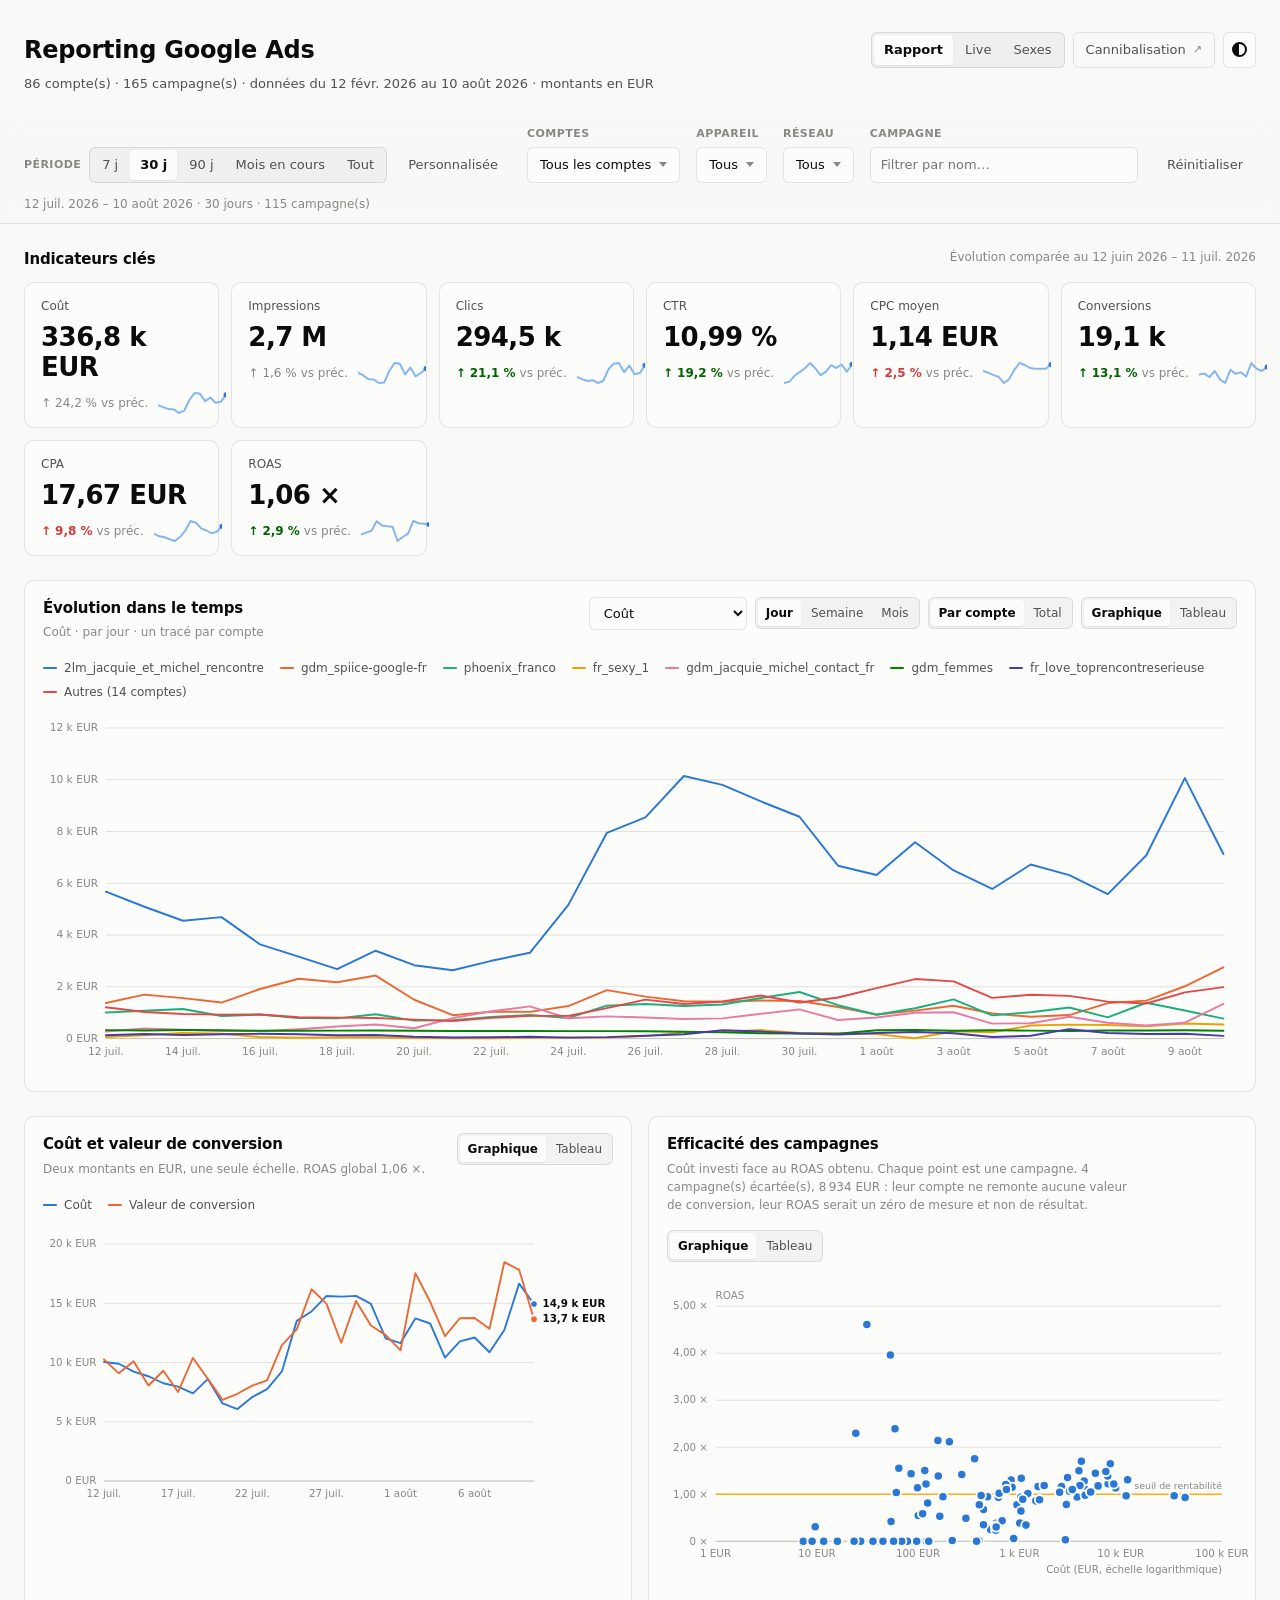
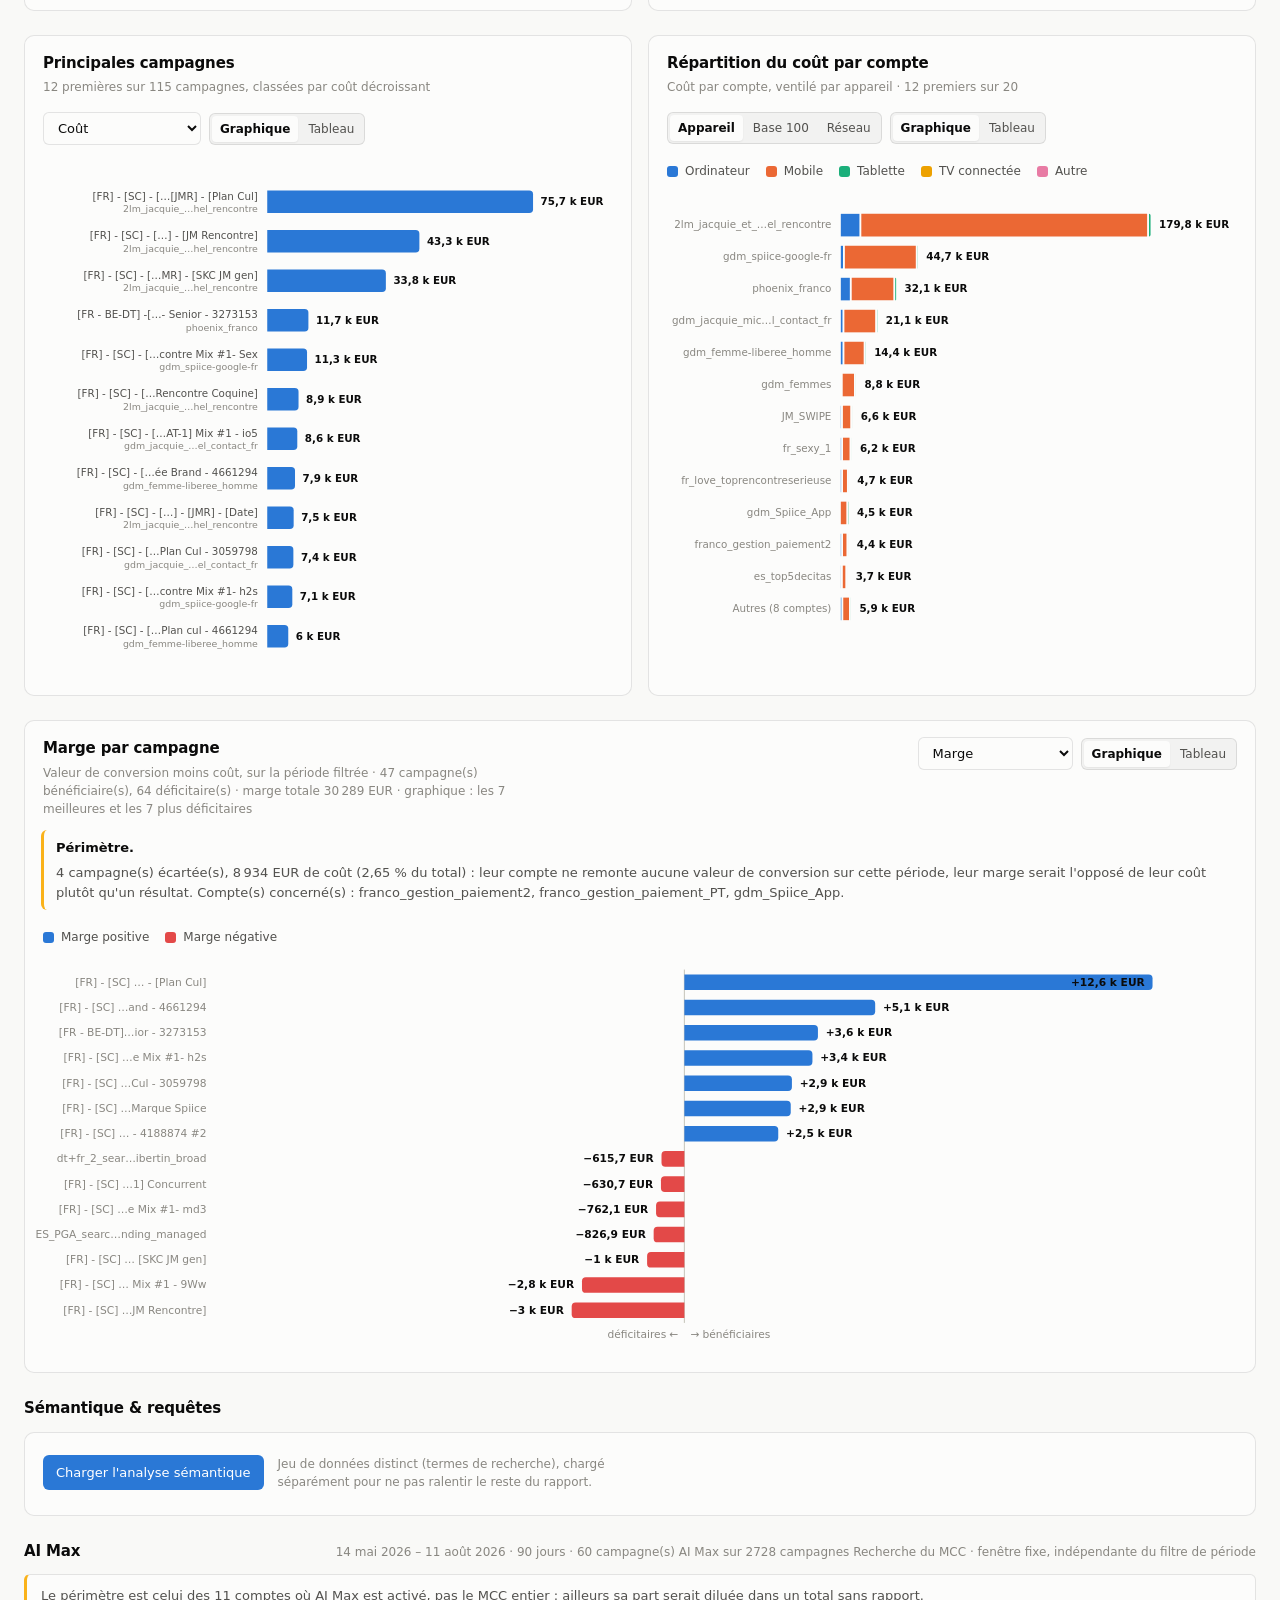
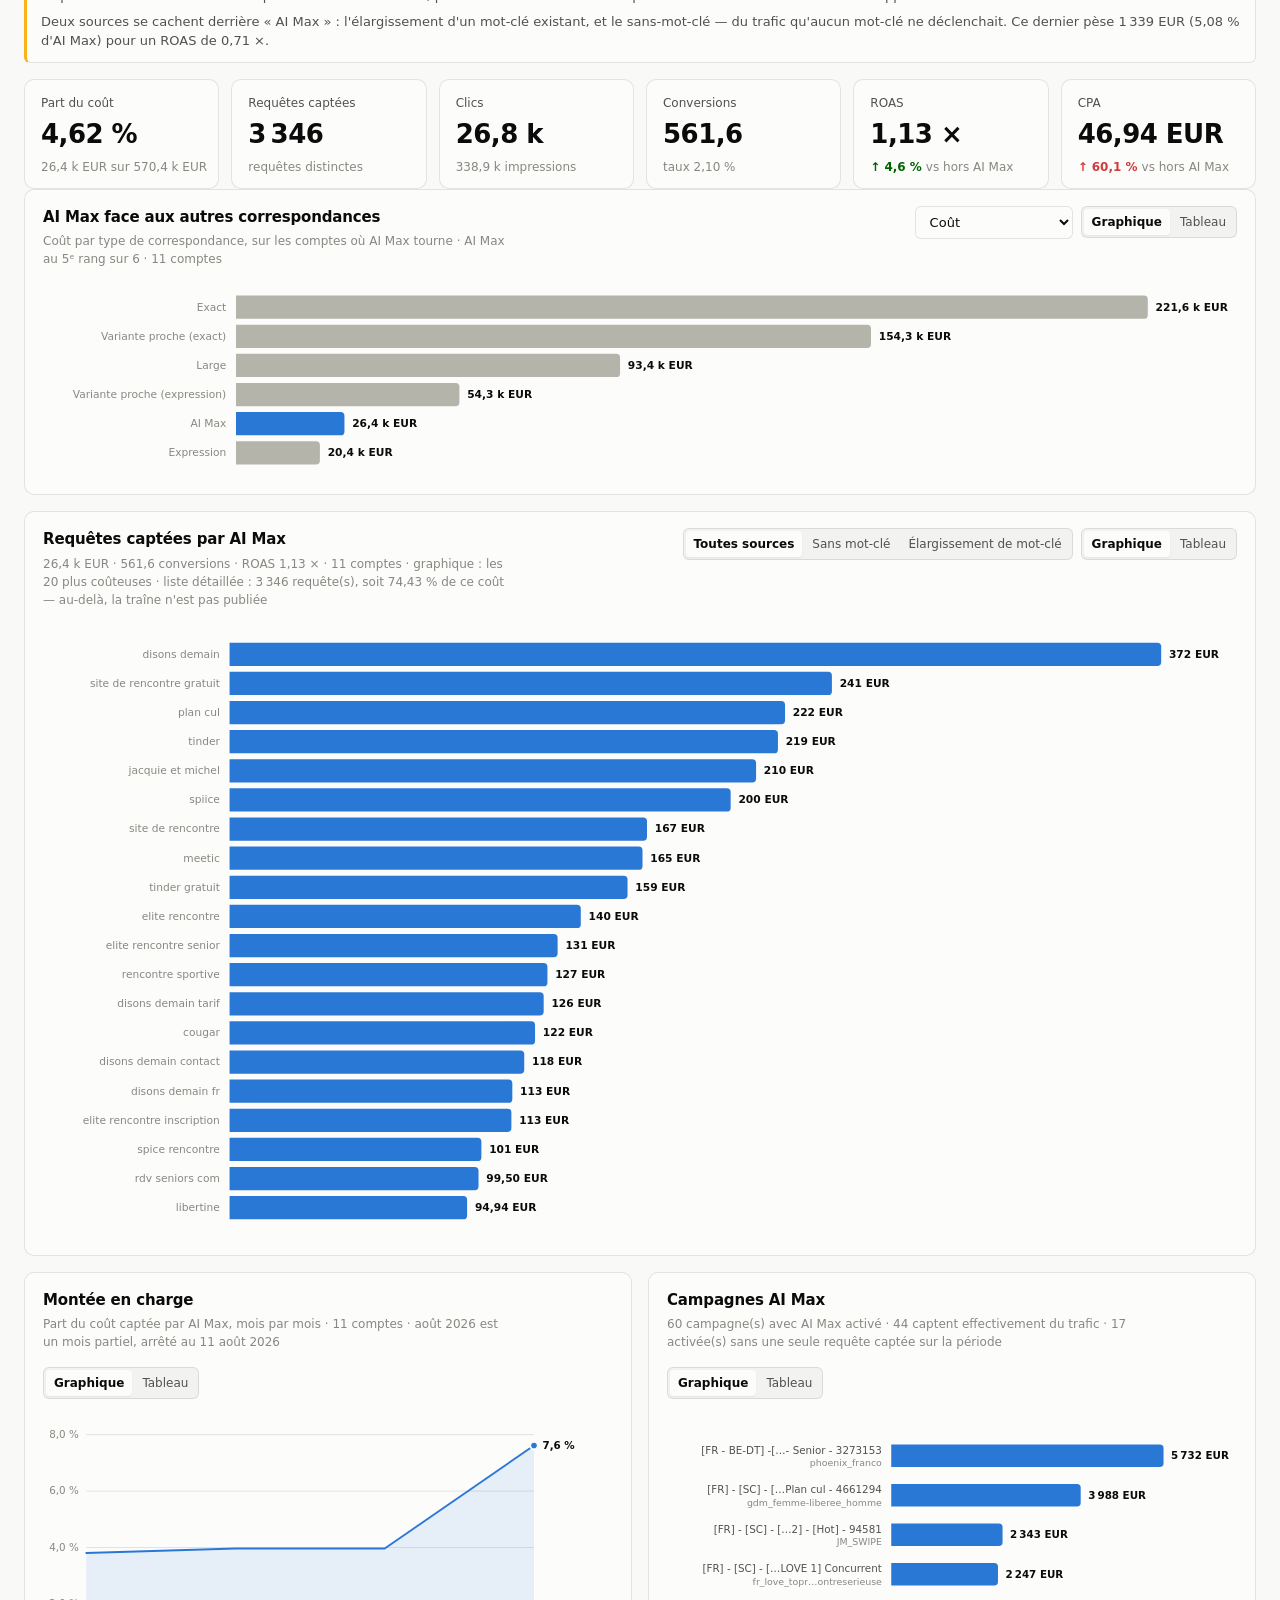
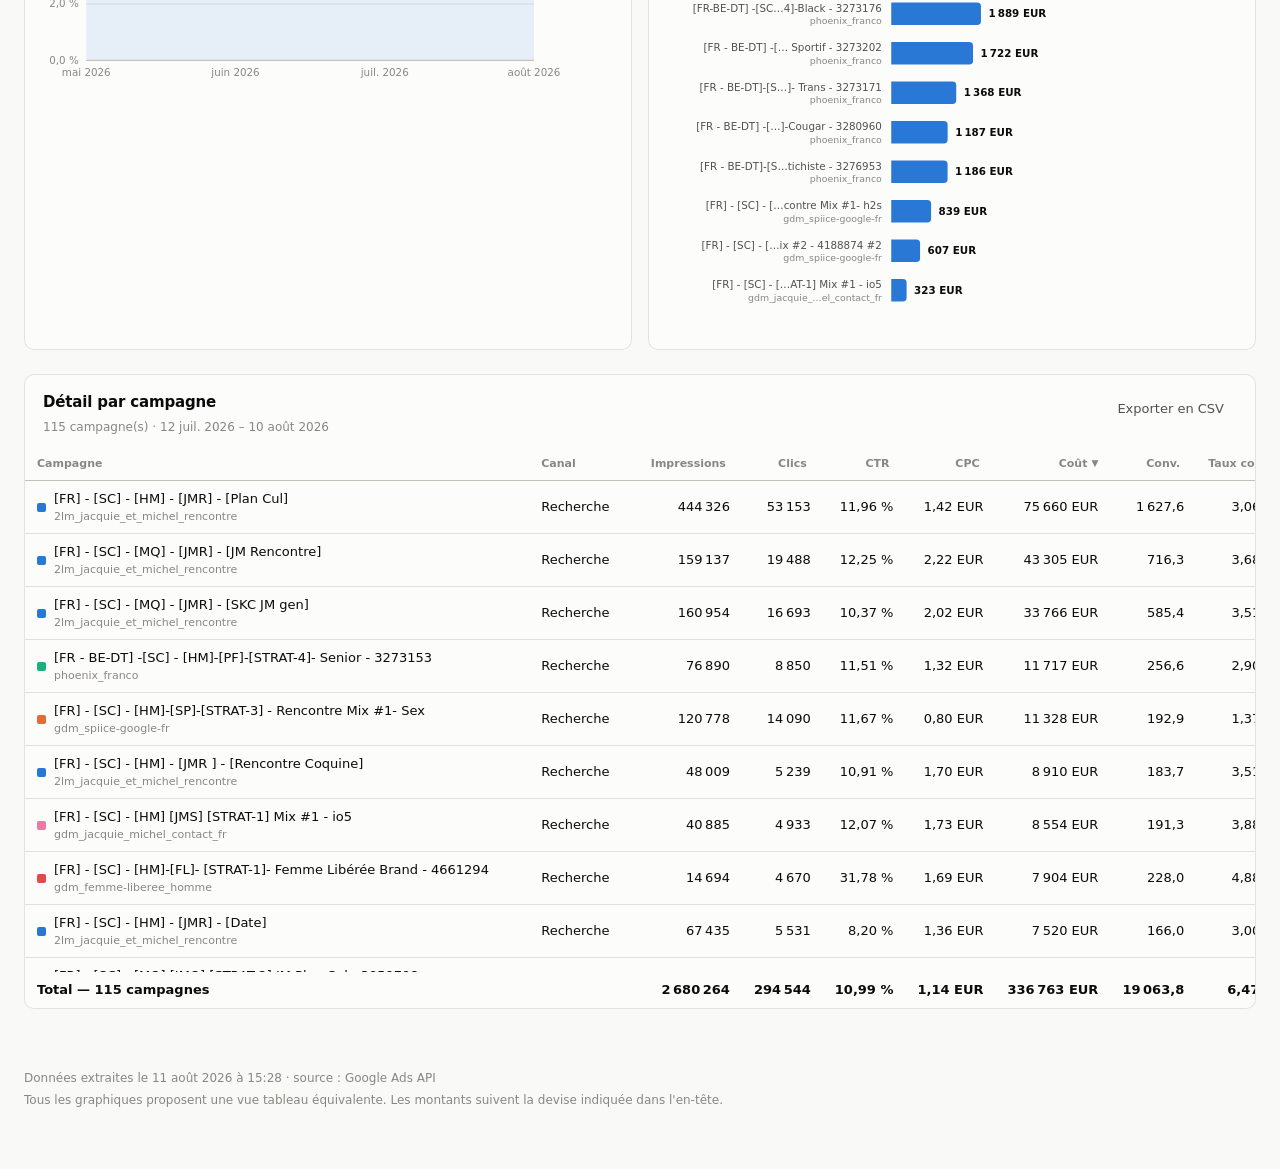
==== commit 5cf99571: "Mix d'appareils en base 100 et nouvel onglet Sexes Repartition du cout par compte : troisieme option" ====
--- a/index.html
+++ b/index.html
@@ -205,6 +205,128 @@
 </main>
 
 
+<!-- ── Onglet Sexes ───────────────────────────────────────────────────────── -->
+<main id="view-gender" hidden>
+  <div class="banner banner--error" id="gender-error" hidden></div>
+  <div class="banner banner--warn" id="gender-note" hidden></div>
+
+  <!-- Chargé à la demande : ce jeu de données est distinct de data.json et
+       n'est pas nécessaire au reste du rapport. -->
+  <div class="card card--wide" id="gender-loader">
+    <div class="card__body">
+      <p class="loader">
+        <button type="button" class="btn btn--primary" id="gender-load">
+          Charger les données par sexe
+        </button>
+        <span class="loader__note">
+          Jeu de données distinct (<code>data/gender.json</code>), chargé
+          séparément pour ne pas alourdir le rapport principal.
+        </span>
+      </p>
+    </div>
+  </div>
+
+  <div id="gender-content" hidden>
+    <section class="section" aria-labelledby="h-gender-kpi">
+      <div class="section__head">
+        <h2 id="h-gender-kpi">Performances par sexe</h2>
+        <p class="section__sub" id="gender-meta"></p>
+      </div>
+      <div class="kpi-grid" id="gender-kpi"></div>
+    </section>
+
+    <section class="section" aria-labelledby="h-gender-time">
+      <article class="card card--wide">
+        <div class="card__head">
+          <div>
+            <h3 class="card__title" id="h-gender-time">Évolution par sexe</h3>
+            <p class="card__sub" id="gender-time-sub"></p>
+          </div>
+          <div class="card__tools">
+            <label class="select-wrap">
+              <span class="sr-only">Mesure</span>
+              <select id="gender-metric" class="select"></select>
+            </label>
+            <div class="segmented segmented--sm" role="group" aria-label="Granularité"
+                 id="gender-grain"></div>
+            <div class="segmented segmented--sm" role="group" aria-label="Échelle"
+                 id="gender-scale"></div>
+            <div class="segmented segmented--sm viewtoggle" role="group"
+                 aria-label="Type d'affichage" data-view-for="gendertime"></div>
+          </div>
+        </div>
+        <div class="card__body" id="gender-time-body"></div>
+      </article>
+    </section>
+
+    <div class="grid-2">
+      <article class="card">
+        <div class="card__head">
+          <div>
+            <h3 class="card__title" id="h-gender-acc">Répartition par compte</h3>
+            <p class="card__sub" id="gender-acc-sub"></p>
+          </div>
+          <div class="card__tools">
+            <div class="segmented segmented--sm" role="group" aria-label="Échelle"
+                 id="gender-acc-scale"></div>
+            <div class="segmented segmented--sm viewtoggle" role="group"
+                 aria-label="Type d'affichage" data-view-for="genderacc"></div>
+          </div>
+        </div>
+        <div class="card__body" id="gender-acc-body"></div>
+      </article>
+
+      <article class="card">
+        <div class="card__head">
+          <div>
+            <h3 class="card__title" id="h-gender-eff">Efficacité par sexe</h3>
+            <p class="card__sub" id="gender-eff-sub"></p>
+          </div>
+          <div class="card__tools">
+            <label class="select-wrap">
+              <span class="sr-only">Indicateur</span>
+              <select id="gender-eff-metric" class="select"></select>
+            </label>
+            <div class="segmented segmented--sm viewtoggle" role="group"
+                 aria-label="Type d'affichage" data-view-for="gendereff"></div>
+          </div>
+        </div>
+        <div class="card__body" id="gender-eff-body"></div>
+      </article>
+    </div>
+
+    <section class="section" style="margin-top:16px" aria-labelledby="h-gender-dev">
+      <article class="card card--wide">
+        <div class="card__head">
+          <div>
+            <h3 class="card__title" id="h-gender-dev">Sexe par appareil</h3>
+            <p class="card__sub" id="gender-dev-sub"></p>
+          </div>
+          <div class="card__tools">
+            <div class="segmented segmented--sm" role="group" aria-label="Échelle"
+                 id="gender-dev-scale"></div>
+            <div class="segmented segmented--sm viewtoggle" role="group"
+                 aria-label="Type d'affichage" data-view-for="genderdev"></div>
+          </div>
+        </div>
+        <div class="card__body" id="gender-dev-body"></div>
+      </article>
+    </section>
+
+    <section class="section" aria-labelledby="h-gender-camp">
+      <article class="card card--wide">
+        <div class="card__head">
+          <div>
+            <h3 class="card__title" id="h-gender-camp">Détail par campagne</h3>
+            <p class="card__sub" id="gender-camp-sub"></p>
+          </div>
+        </div>
+        <div class="card__body" id="gender-camp-body"></div>
+      </article>
+    </section>
+  </div>
+</main>
+
 <main id="contenu" data-view="report">
 
   <div class="banner banner--warn" id="banner-demo" hidden>
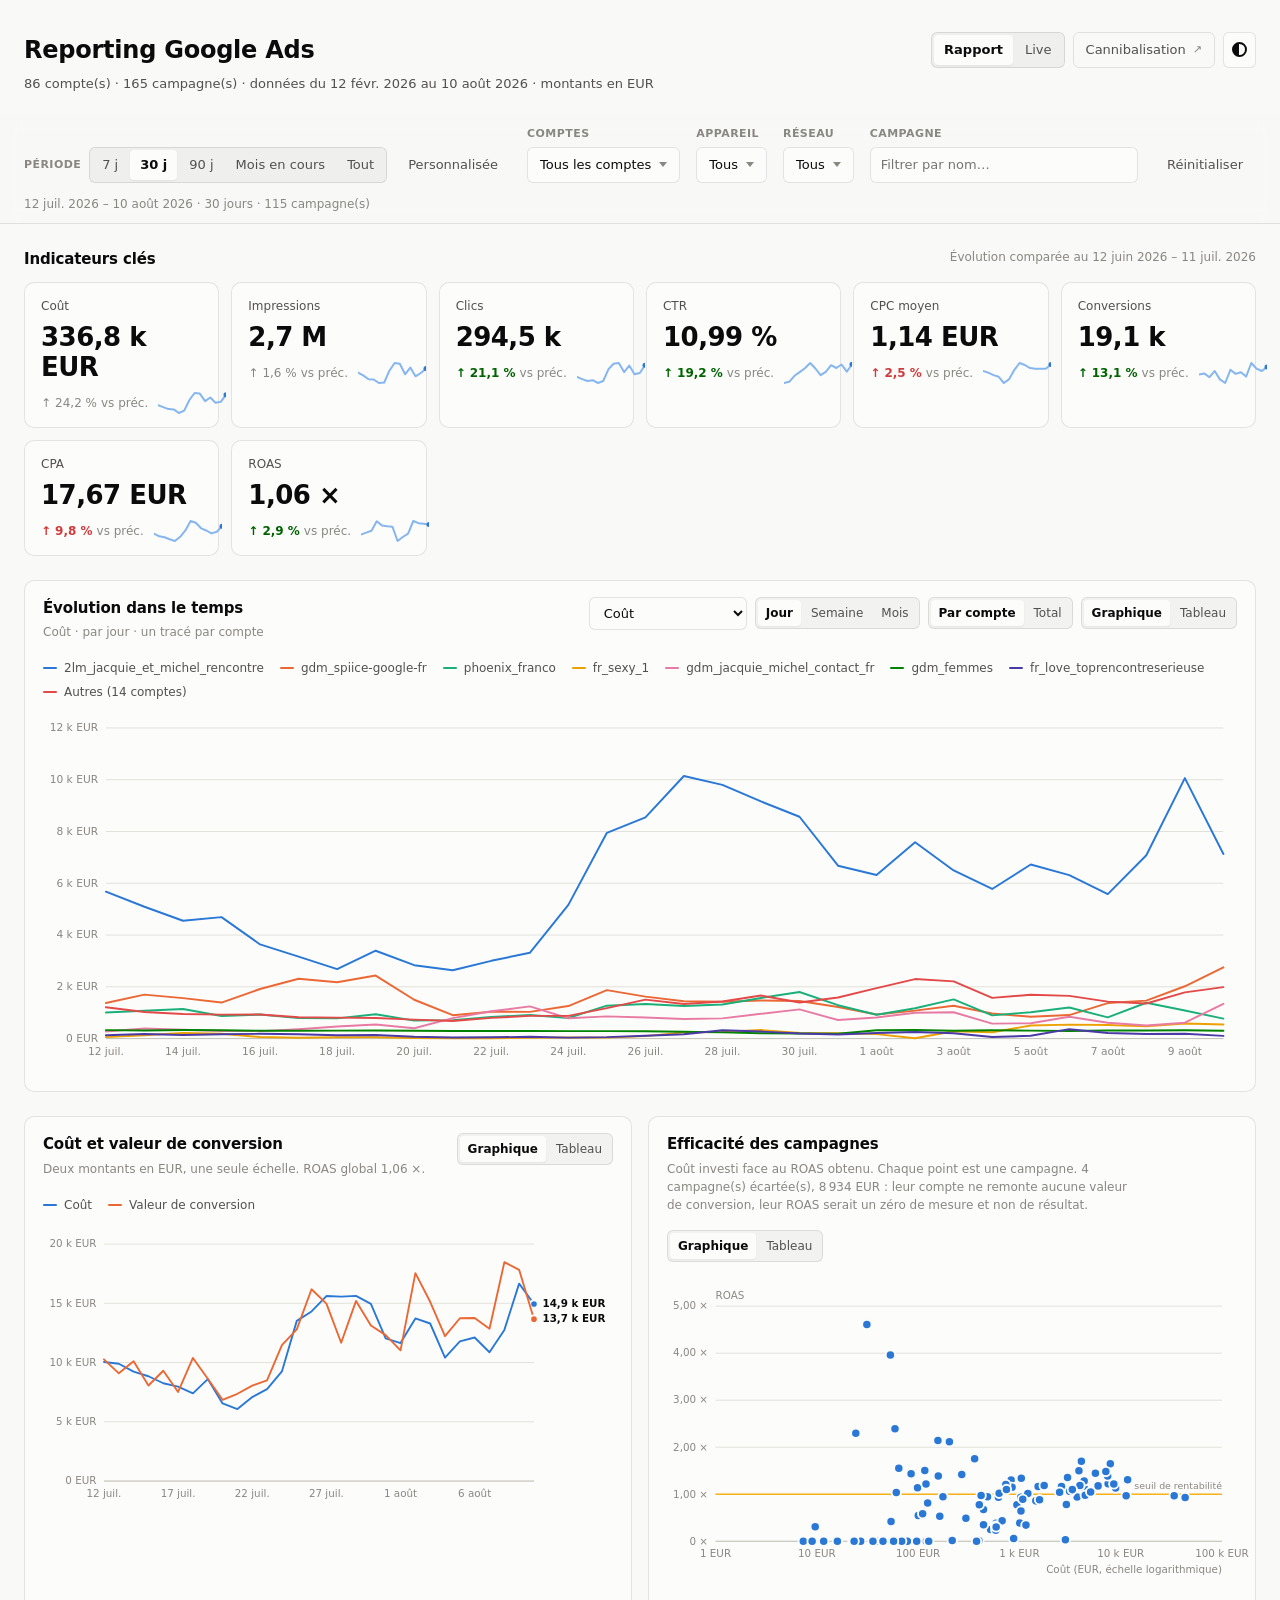
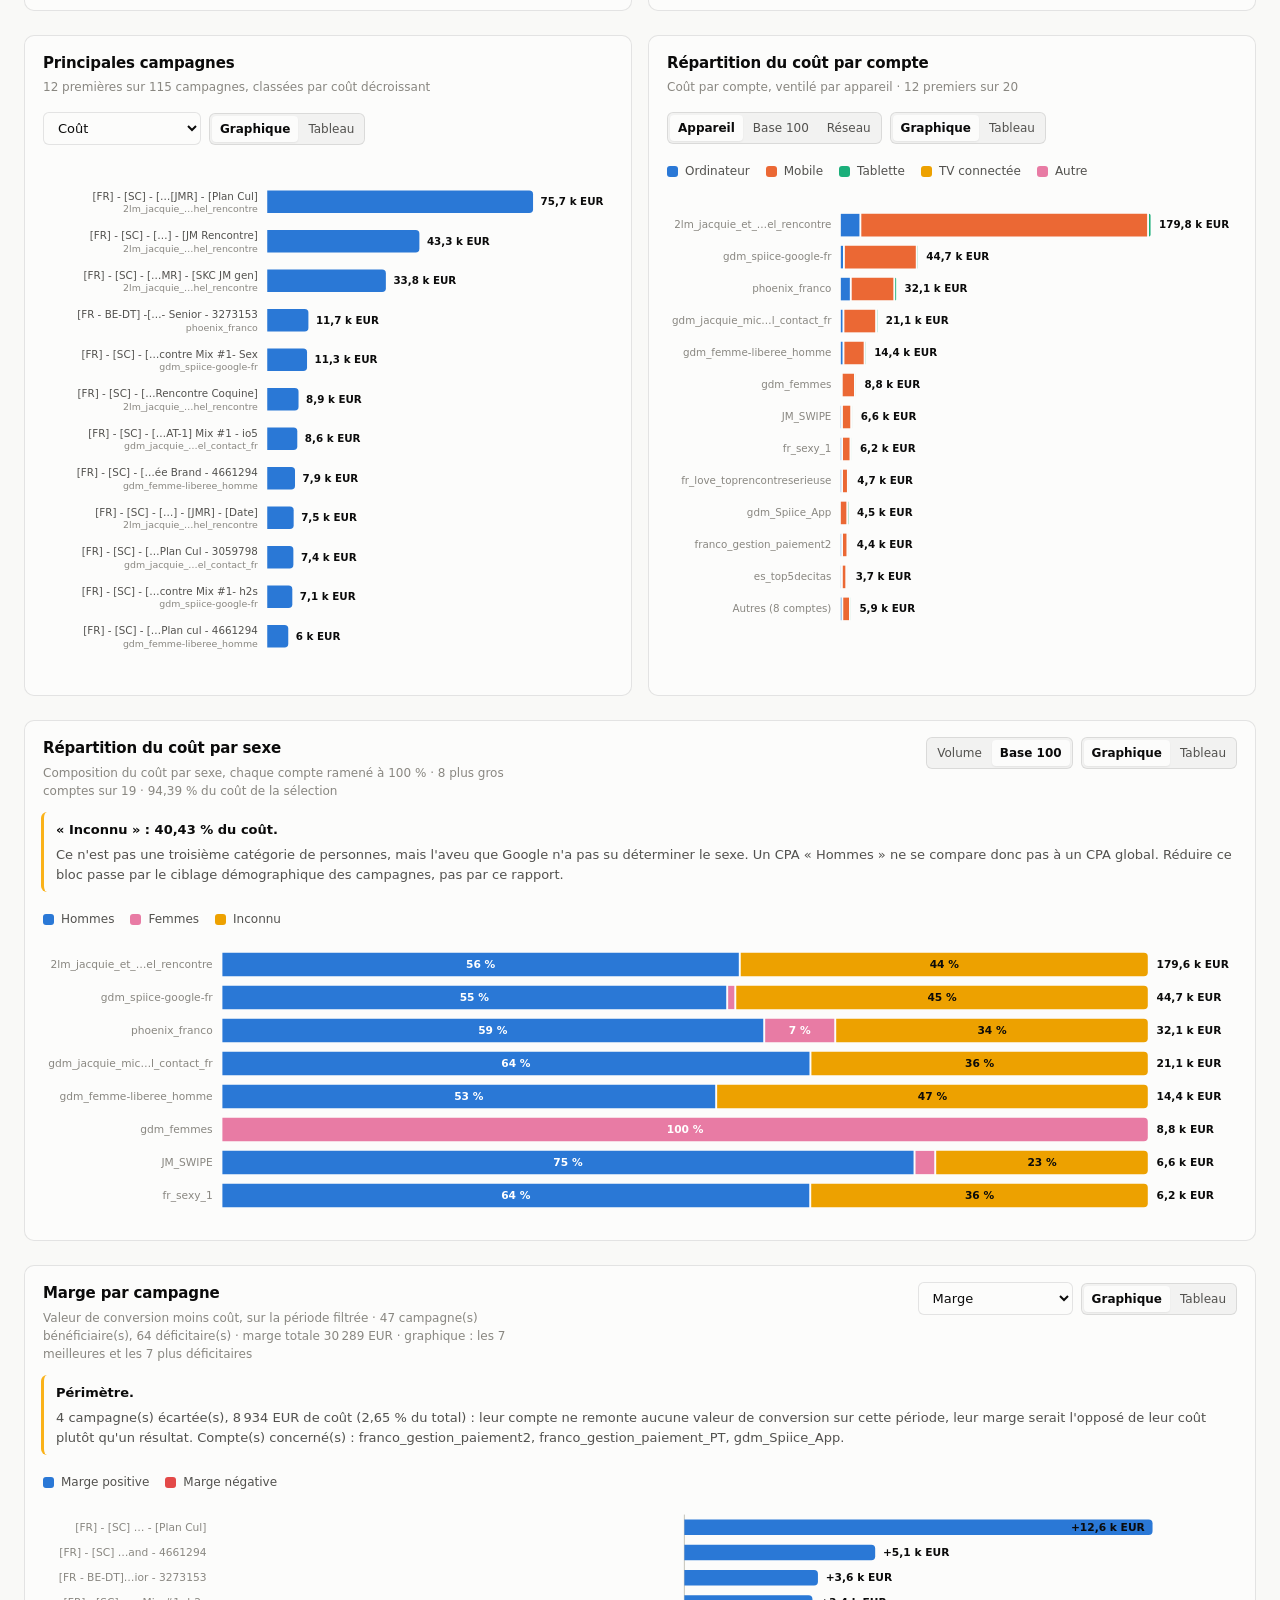
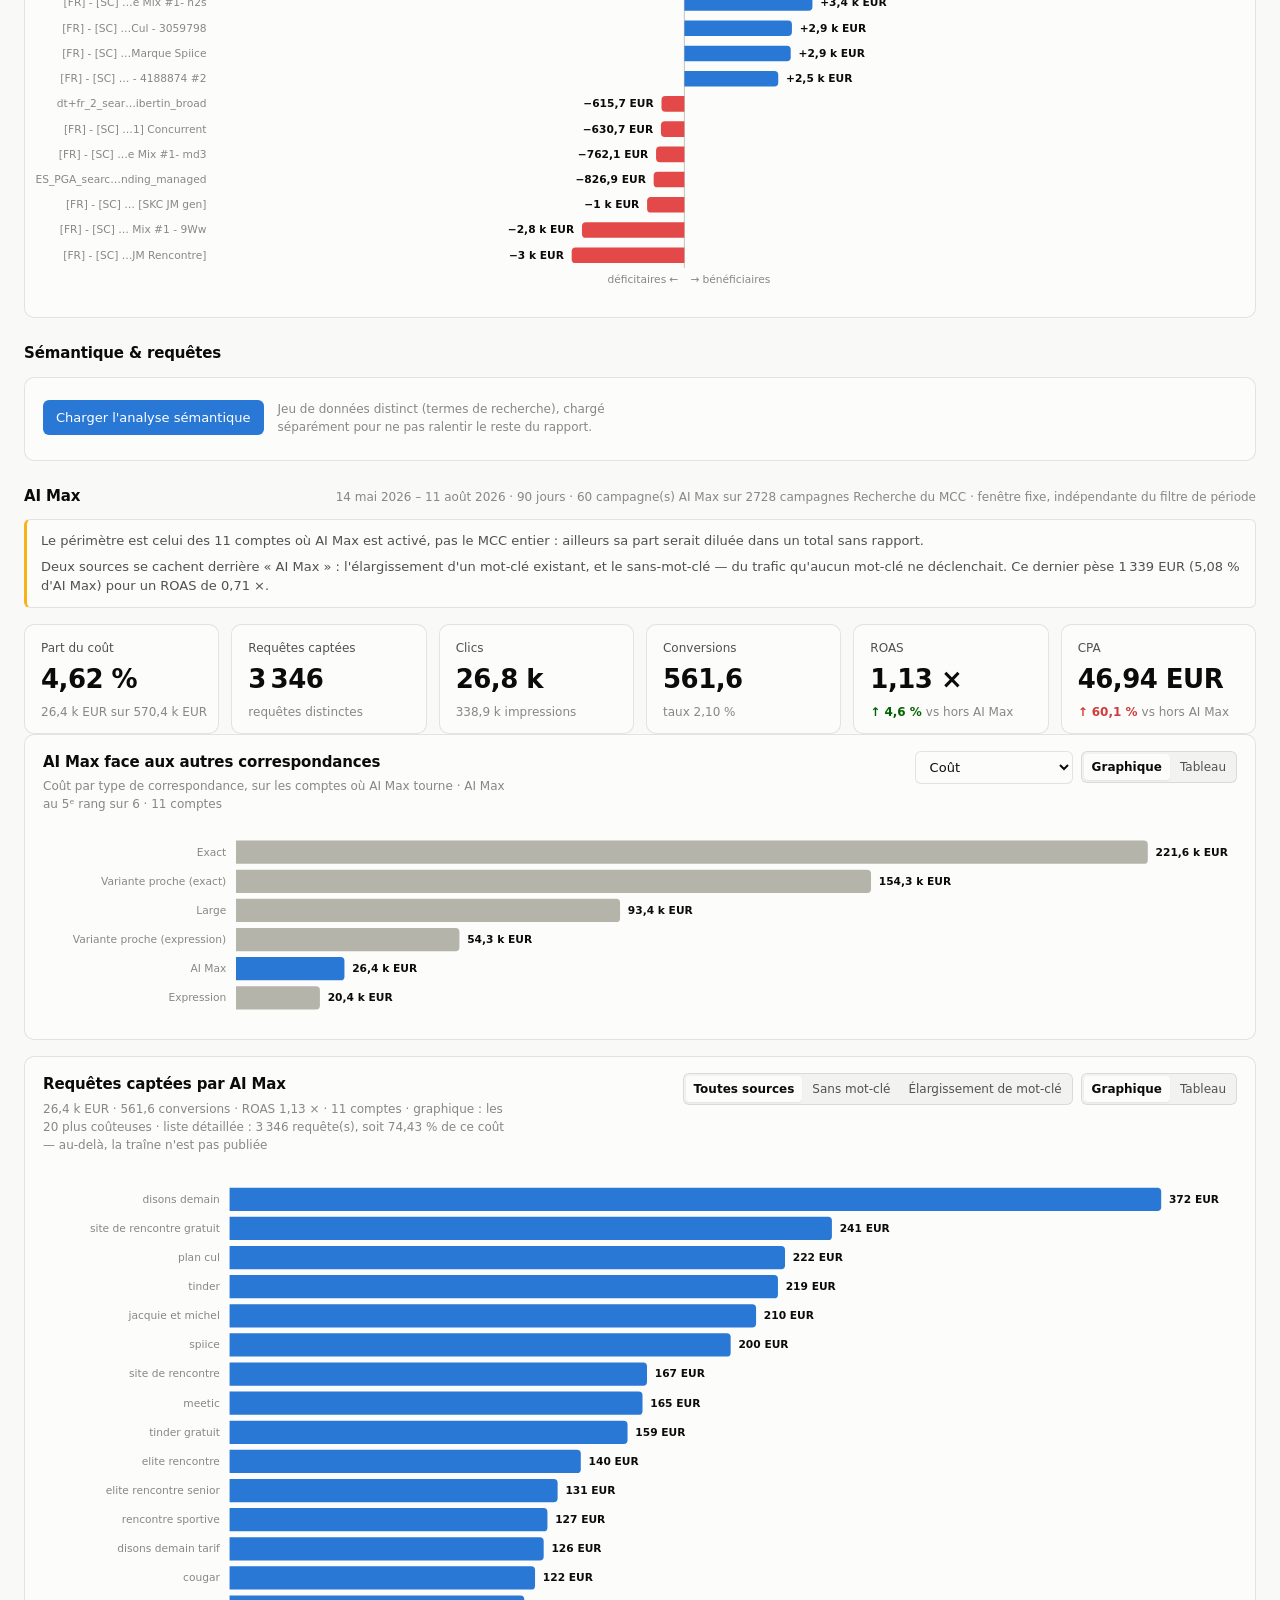
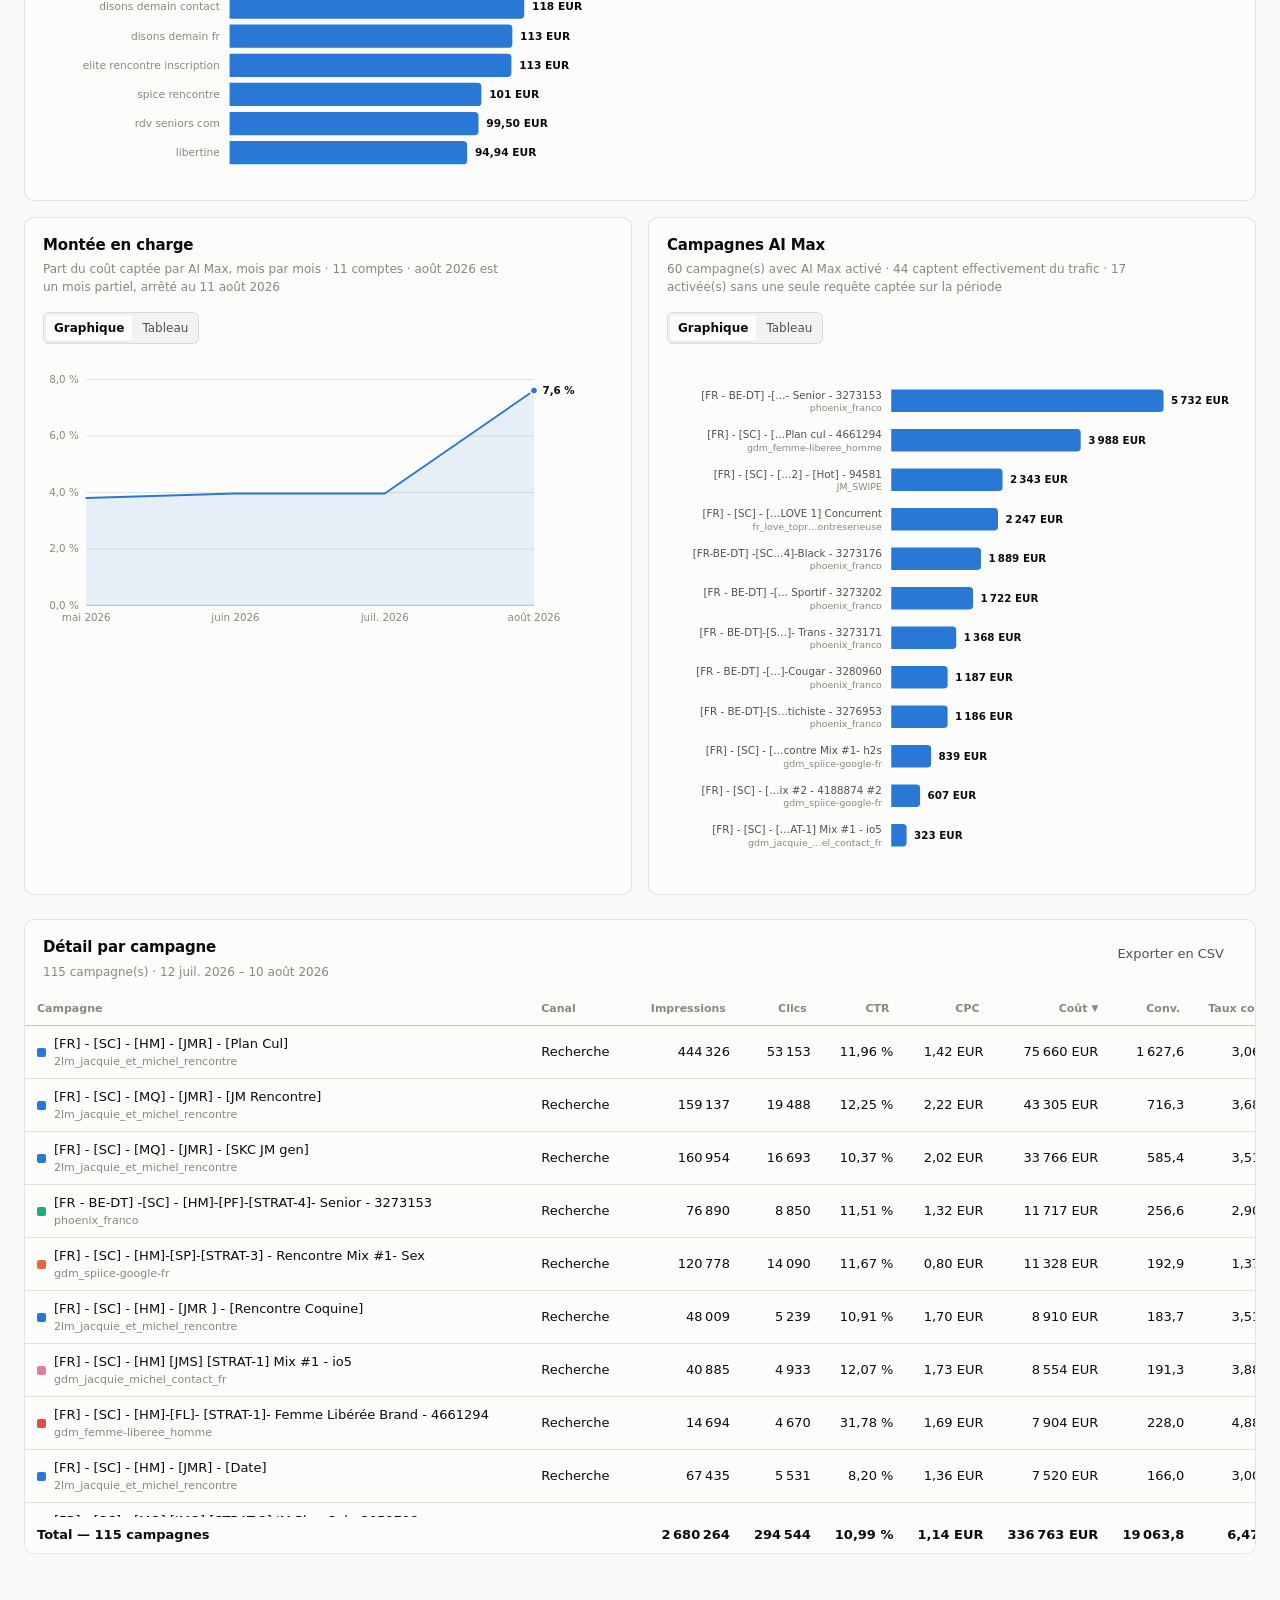
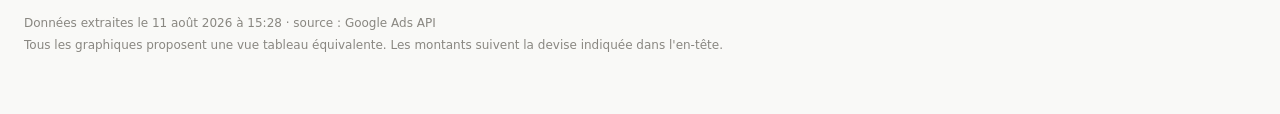
==== commit c6c6bd0a: "La repartition par sexe devient une carte du rapport L'onglet Sexes est supprime : sur les cinq cart" ====
--- a/index.html
+++ b/index.html
@@ -205,128 +205,6 @@
 </main>
 
 
-<!-- ── Onglet Sexes ───────────────────────────────────────────────────────── -->
-<main id="view-gender" hidden>
-  <div class="banner banner--error" id="gender-error" hidden></div>
-  <div class="banner banner--warn" id="gender-note" hidden></div>
-
-  <!-- Chargé à la demande : ce jeu de données est distinct de data.json et
-       n'est pas nécessaire au reste du rapport. -->
-  <div class="card card--wide" id="gender-loader">
-    <div class="card__body">
-      <p class="loader">
-        <button type="button" class="btn btn--primary" id="gender-load">
-          Charger les données par sexe
-        </button>
-        <span class="loader__note">
-          Jeu de données distinct (<code>data/gender.json</code>), chargé
-          séparément pour ne pas alourdir le rapport principal.
-        </span>
-      </p>
-    </div>
-  </div>
-
-  <div id="gender-content" hidden>
-    <section class="section" aria-labelledby="h-gender-kpi">
-      <div class="section__head">
-        <h2 id="h-gender-kpi">Performances par sexe</h2>
-        <p class="section__sub" id="gender-meta"></p>
-      </div>
-      <div class="kpi-grid" id="gender-kpi"></div>
-    </section>
-
-    <section class="section" aria-labelledby="h-gender-time">
-      <article class="card card--wide">
-        <div class="card__head">
-          <div>
-            <h3 class="card__title" id="h-gender-time">Évolution par sexe</h3>
-            <p class="card__sub" id="gender-time-sub"></p>
-          </div>
-          <div class="card__tools">
-            <label class="select-wrap">
-              <span class="sr-only">Mesure</span>
-              <select id="gender-metric" class="select"></select>
-            </label>
-            <div class="segmented segmented--sm" role="group" aria-label="Granularité"
-                 id="gender-grain"></div>
-            <div class="segmented segmented--sm" role="group" aria-label="Échelle"
-                 id="gender-scale"></div>
-            <div class="segmented segmented--sm viewtoggle" role="group"
-                 aria-label="Type d'affichage" data-view-for="gendertime"></div>
-          </div>
-        </div>
-        <div class="card__body" id="gender-time-body"></div>
-      </article>
-    </section>
-
-    <div class="grid-2">
-      <article class="card">
-        <div class="card__head">
-          <div>
-            <h3 class="card__title" id="h-gender-acc">Répartition par compte</h3>
-            <p class="card__sub" id="gender-acc-sub"></p>
-          </div>
-          <div class="card__tools">
-            <div class="segmented segmented--sm" role="group" aria-label="Échelle"
-                 id="gender-acc-scale"></div>
-            <div class="segmented segmented--sm viewtoggle" role="group"
-                 aria-label="Type d'affichage" data-view-for="genderacc"></div>
-          </div>
-        </div>
-        <div class="card__body" id="gender-acc-body"></div>
-      </article>
-
-      <article class="card">
-        <div class="card__head">
-          <div>
-            <h3 class="card__title" id="h-gender-eff">Efficacité par sexe</h3>
-            <p class="card__sub" id="gender-eff-sub"></p>
-          </div>
-          <div class="card__tools">
-            <label class="select-wrap">
-              <span class="sr-only">Indicateur</span>
-              <select id="gender-eff-metric" class="select"></select>
-            </label>
-            <div class="segmented segmented--sm viewtoggle" role="group"
-                 aria-label="Type d'affichage" data-view-for="gendereff"></div>
-          </div>
-        </div>
-        <div class="card__body" id="gender-eff-body"></div>
-      </article>
-    </div>
-
-    <section class="section" style="margin-top:16px" aria-labelledby="h-gender-dev">
-      <article class="card card--wide">
-        <div class="card__head">
-          <div>
-            <h3 class="card__title" id="h-gender-dev">Sexe par appareil</h3>
-            <p class="card__sub" id="gender-dev-sub"></p>
-          </div>
-          <div class="card__tools">
-            <div class="segmented segmented--sm" role="group" aria-label="Échelle"
-                 id="gender-dev-scale"></div>
-            <div class="segmented segmented--sm viewtoggle" role="group"
-                 aria-label="Type d'affichage" data-view-for="genderdev"></div>
-          </div>
-        </div>
-        <div class="card__body" id="gender-dev-body"></div>
-      </article>
-    </section>
-
-    <section class="section" aria-labelledby="h-gender-camp">
-      <article class="card card--wide">
-        <div class="card__head">
-          <div>
-            <h3 class="card__title" id="h-gender-camp">Détail par campagne</h3>
-            <p class="card__sub" id="gender-camp-sub"></p>
-          </div>
-        </div>
-        <div class="card__body" id="gender-camp-body"></div>
-      </article>
-    </section>
-  </div>
-</main>
-
 <main id="contenu" data-view="report">
 
   <div class="banner banner--warn" id="banner-demo" hidden>
@@ -441,6 +319,28 @@
         </div>
       </div>
       <div class="card__body" id="mix-body"></div>
+    </article>
+  </section>
+
+  <!-- ── Répartition par sexe ─────────────────────────────────────────────
+       Jeu de données distinct (data/gender.json) : la section se masque
+       d'elle-même si le fichier n'a pas été généré. -->
+  <section class="section" id="gender-section" aria-labelledby="h-gender" hidden>
+    <article class="card card--wide">
+      <div class="card__head">
+        <div>
+          <h2 class="card__title" id="h-gender">Répartition du coût par sexe</h2>
+          <p class="card__sub" id="gender-sub"></p>
+        </div>
+        <div class="card__tools">
+          <div class="segmented segmented--sm" role="group" aria-label="Échelle"
+               id="gender-scale"></div>
+          <div class="segmented segmented--sm viewtoggle" role="group"
+               aria-label="Type d'affichage" data-view-for="gender"></div>
+        </div>
+      </div>
+      <div class="banner banner--warn banner--inline" id="gender-note" hidden></div>
+      <div class="card__body" id="gender-body"></div>
     </article>
   </section>
 
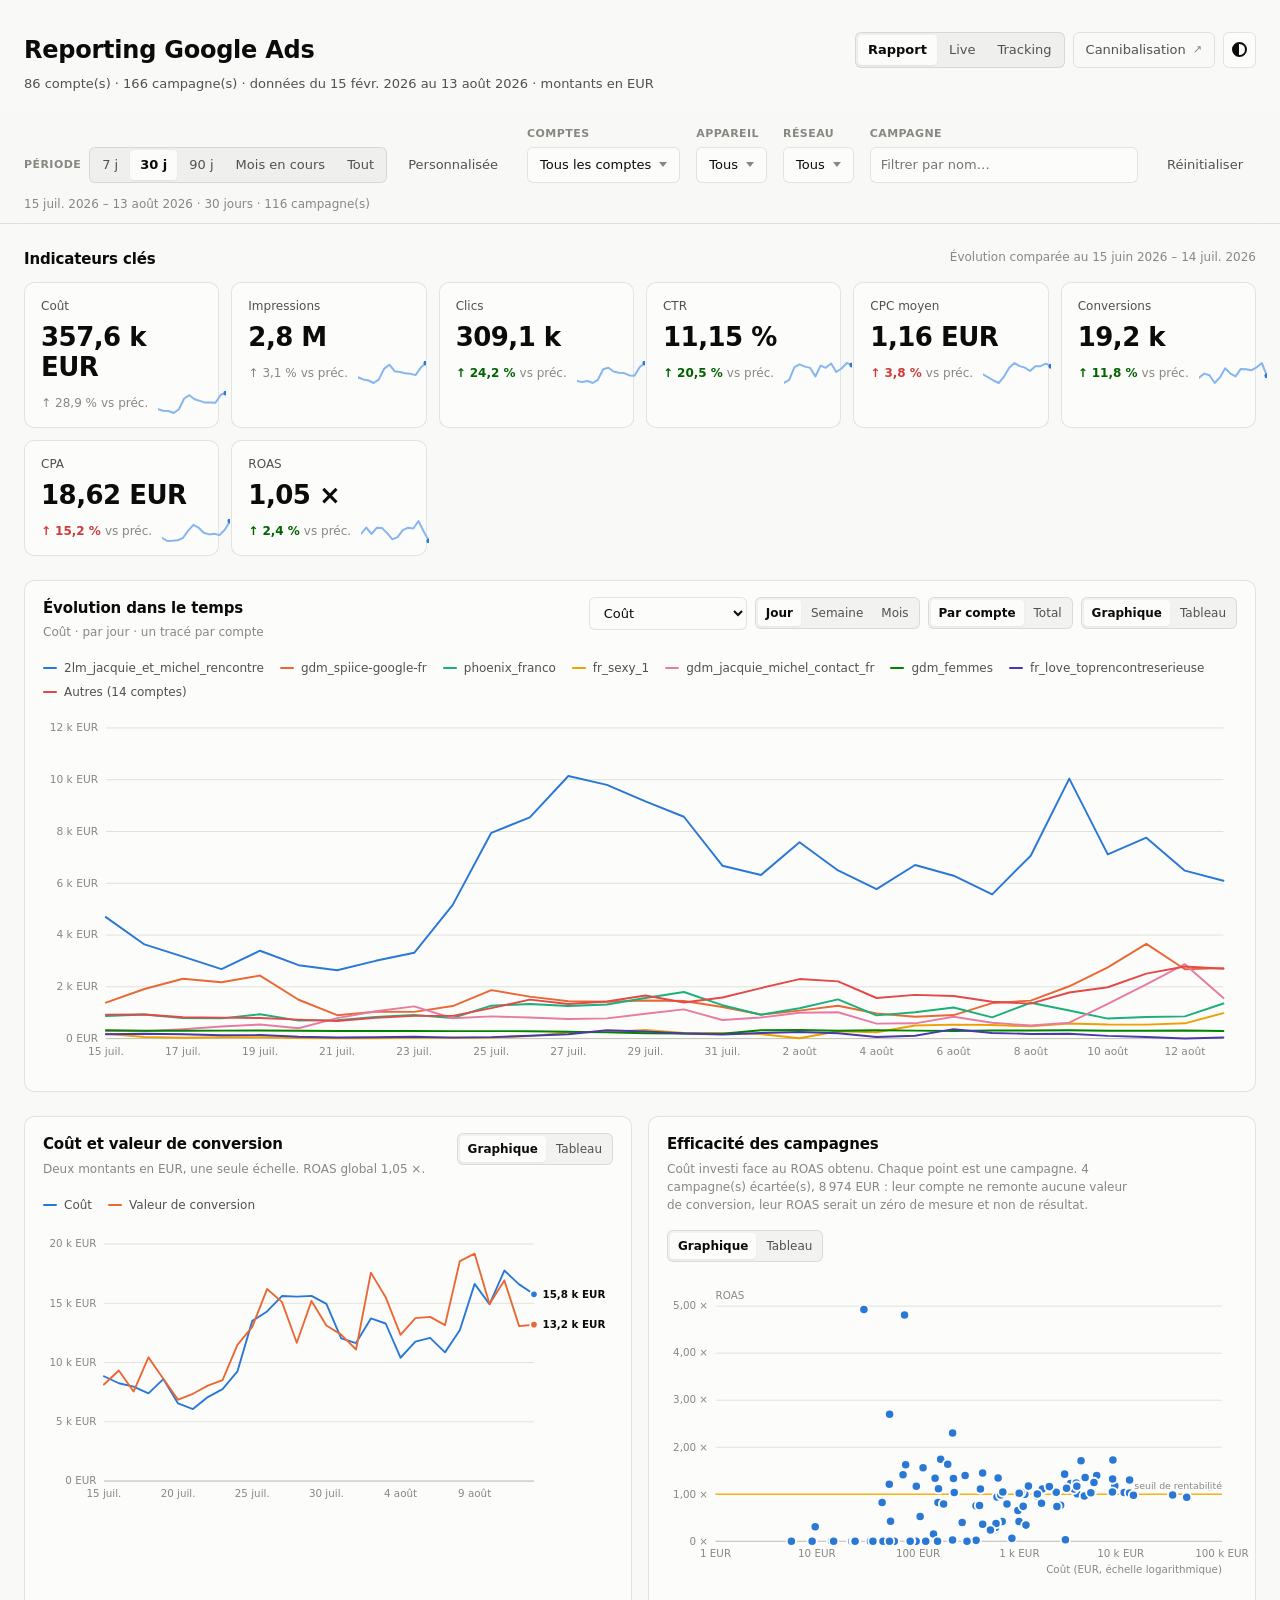
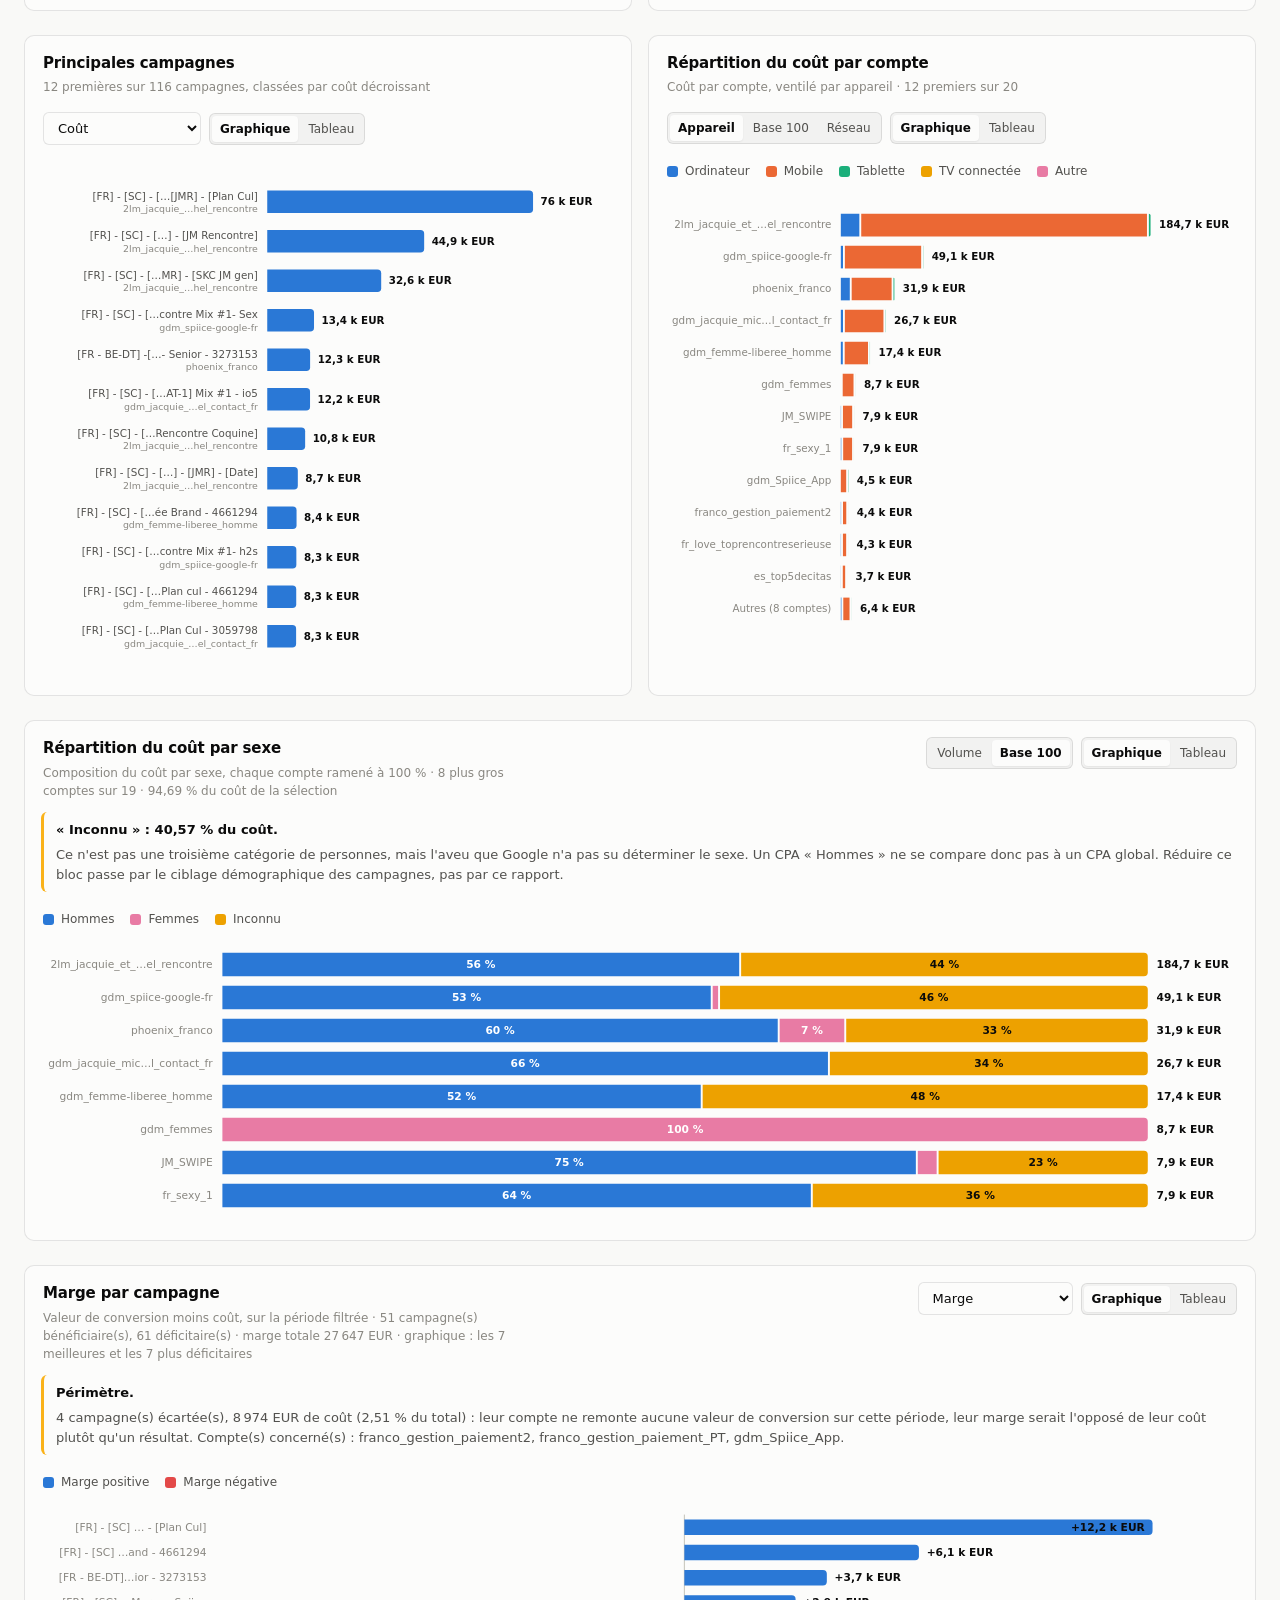
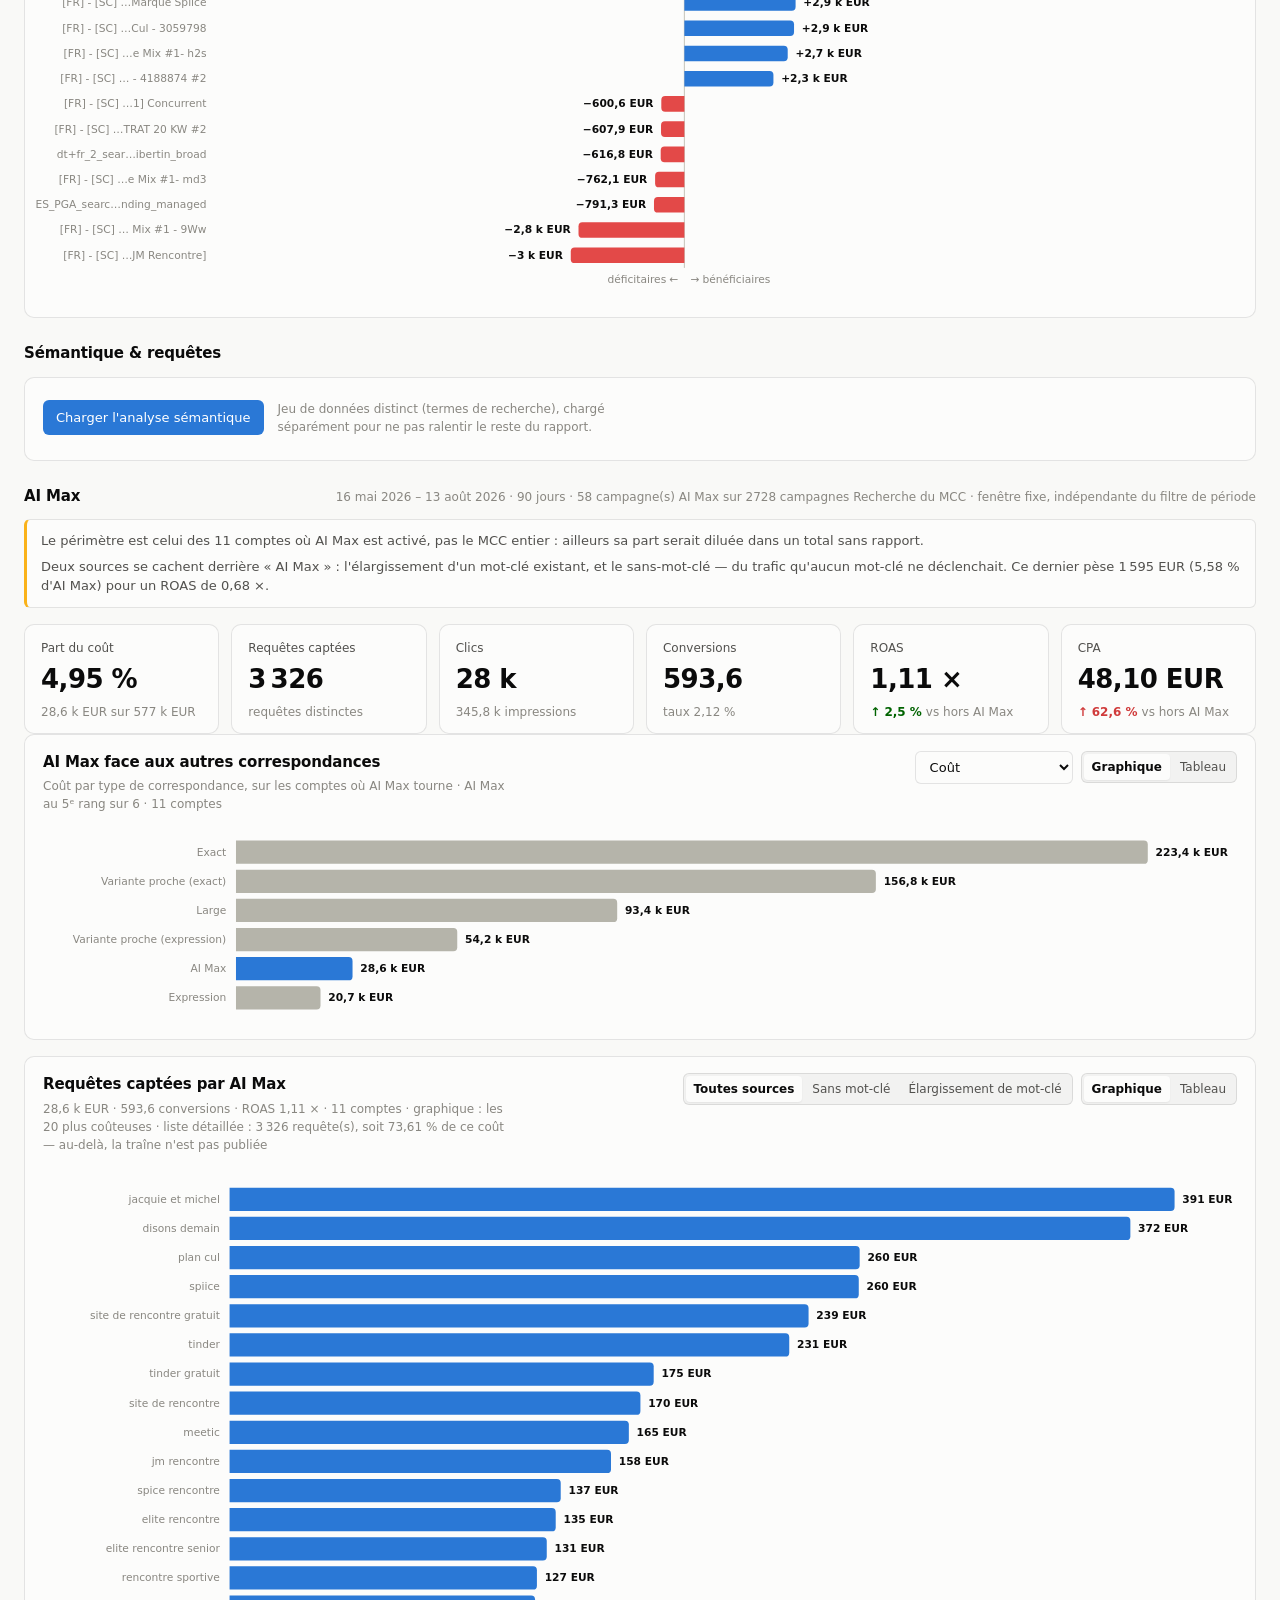
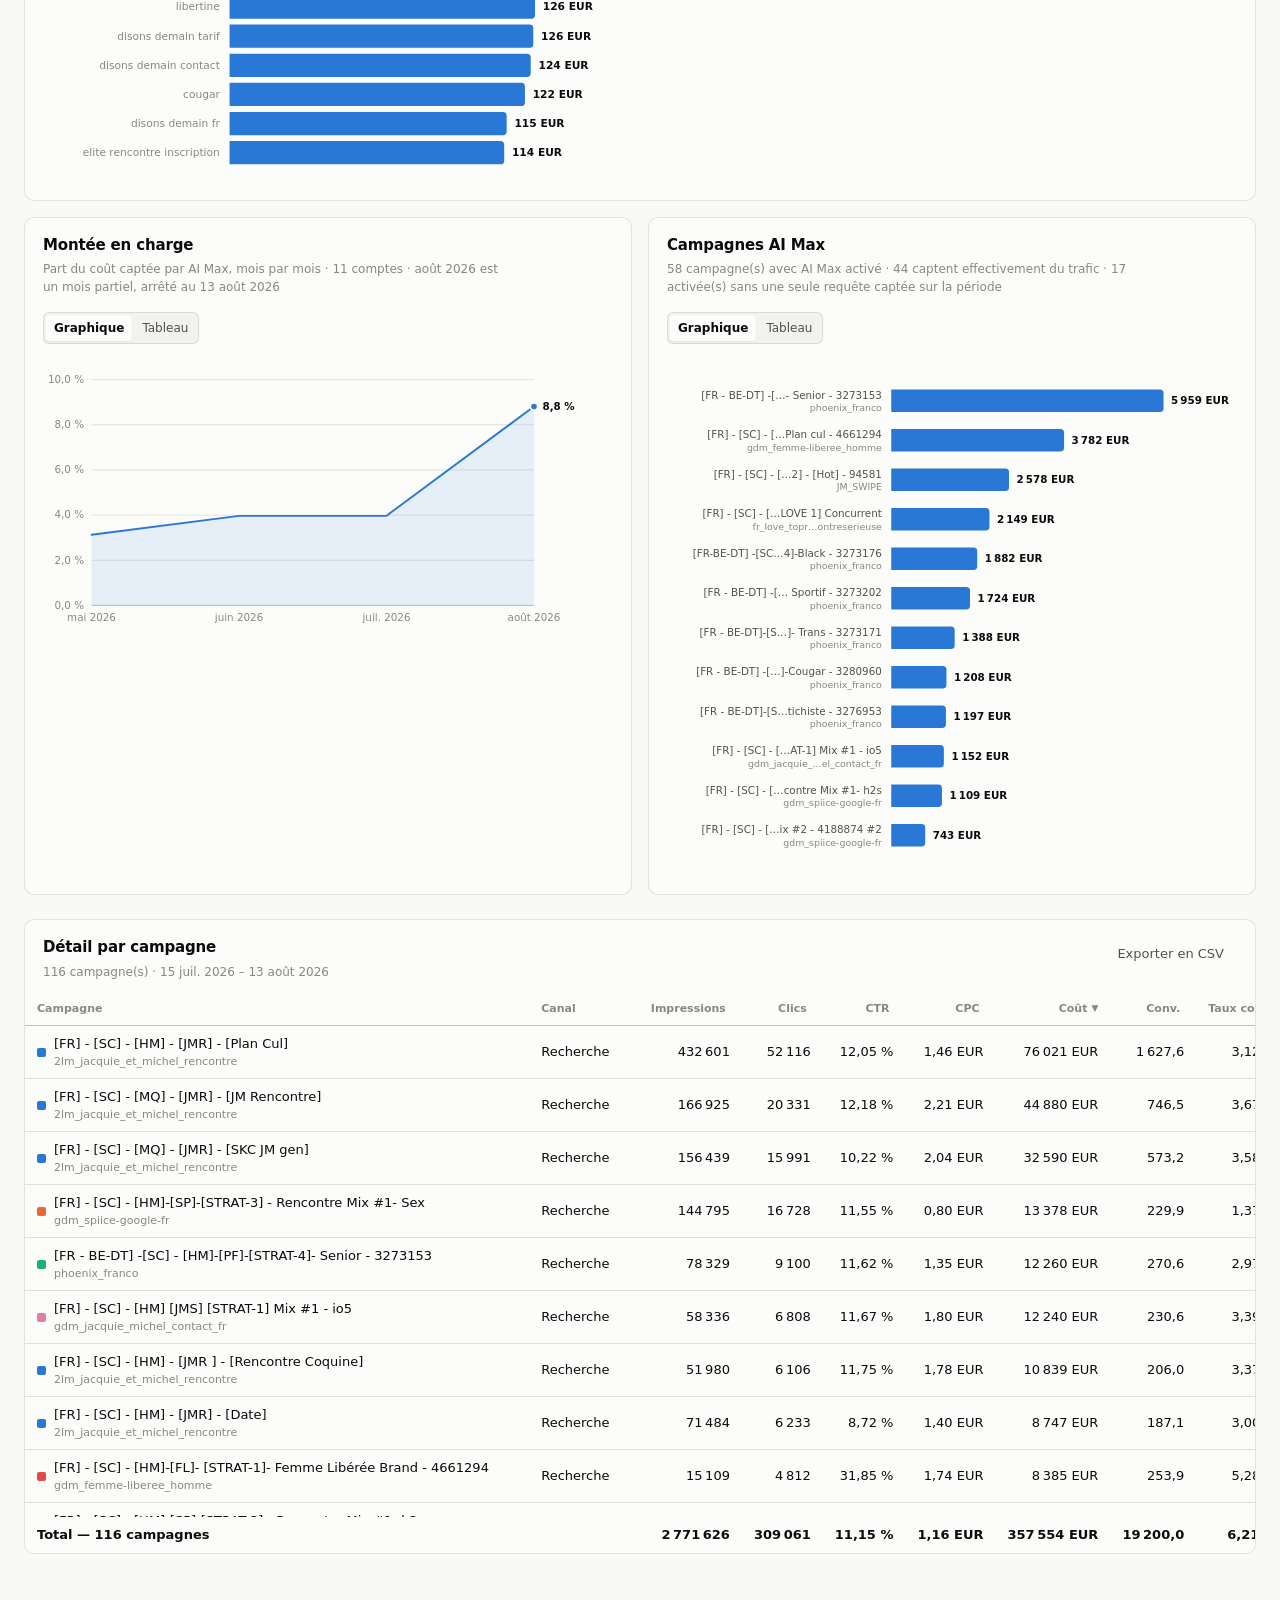
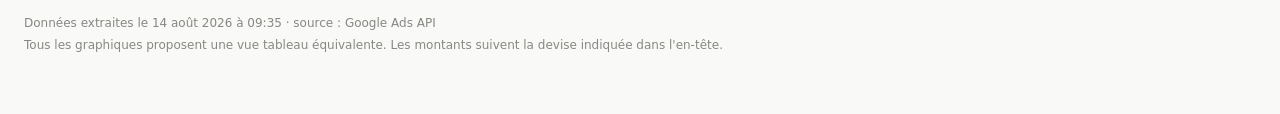
==== commit 6975e89e: "Onglet Tracking : separer une cassure de mesure d'une baisse de perf SONDE AVANT CONSTRUCTION, ET DE" ====
--- a/index.html
+++ b/index.html
@@ -38,7 +38,9 @@
 <div class="filterbar" id="filterbar" role="search" aria-label="Filtres du rapport">
   <div class="filterbar__inner">
 
-    <div class="filter" data-report-only>
+    <!-- La période vaut sur le rapport ET sur le Tracking ; seul le Live n'en a
+         pas l'usage, puisqu'il porte sur la journée en cours. -->
+    <div class="filter" data-no-live>
       <span class="filter__label" id="lbl-range">Période</span>
       <div class="segmented" role="group" aria-labelledby="lbl-range" id="range-presets"></div>
       <details class="dropdown dropdown--tight" id="range-custom-wrap">
@@ -202,6 +204,133 @@
       <div class="card__body" id="live-camp-body"></div>
     </article>
   </div>
+</main>
+
+
+<!-- ── Onglet Tracking / Consent Mode ─────────────────────────────────────── -->
+<main id="view-tracking" hidden>
+  <div class="banner banner--error" id="trk-error" hidden></div>
+  <div class="banner banner--warn" id="trk-limits"></div>
+
+  <section class="section" aria-labelledby="h-trk-kpi">
+    <div class="section__head">
+      <h2 id="h-trk-kpi">Santé de la mesure</h2>
+      <p class="section__sub" id="trk-meta"></p>
+    </div>
+    <div class="kpi-grid" id="trk-kpi"></div>
+  </section>
+
+  <!-- La carte maîtresse : elle répond à « perf ou mesure ? ». -->
+  <section class="section" aria-labelledby="h-trk-diag">
+    <article class="card card--wide">
+      <div class="card__head">
+        <div>
+          <h2 class="card__title" id="h-trk-diag">Baisse de performance ou cassure de mesure ?</h2>
+          <p class="card__sub" id="trk-diag-sub"></p>
+        </div>
+        <div class="card__tools">
+          <div class="segmented segmented--sm" role="group" aria-label="Dimension"
+               id="trk-diag-dim"></div>
+          <div class="segmented segmented--sm viewtoggle" role="group"
+               aria-label="Type d'affichage" data-view-for="trkdiag"></div>
+        </div>
+      </div>
+      <div class="banner banner--warn banner--inline" id="trk-diag-note" hidden></div>
+      <div class="card__body" id="trk-diag-body"></div>
+    </article>
+  </section>
+
+  <section class="section" aria-labelledby="h-trk-silent">
+    <article class="card card--wide">
+      <div class="card__head">
+        <div>
+          <h2 class="card__title" id="h-trk-silent">Actions de conversion muettes</h2>
+          <p class="card__sub" id="trk-silent-sub"></p>
+        </div>
+      </div>
+      <div class="card__body" id="trk-silent-body"></div>
+    </article>
+  </section>
+
+  <section class="section" aria-labelledby="h-trk-time">
+    <article class="card card--wide">
+      <div class="card__head">
+        <div>
+          <h2 class="card__title" id="h-trk-time">Conversions face aux clics</h2>
+          <p class="card__sub" id="trk-time-sub"></p>
+        </div>
+        <div class="card__tools">
+          <div class="segmented segmented--sm" role="group" aria-label="Granularité"
+               id="trk-time-grain"></div>
+          <div class="segmented segmented--sm" role="group" aria-label="Échelle"
+               id="trk-time-scale"></div>
+          <div class="segmented segmented--sm viewtoggle" role="group"
+               aria-label="Type d'affichage" data-view-for="trktime"></div>
+        </div>
+      </div>
+      <div class="card__body" id="trk-time-body"></div>
+      <p class="card__foot" id="trk-time-legend"></p>
+    </article>
+  </section>
+
+  <div class="grid-2">
+    <!-- Masquée tant qu'aucun taux de consentement n'est fourni : Google Ads ne
+         l'expose pas, il vient du Sheet. -->
+    <article class="card" id="trk-consent-card" hidden>
+      <div class="card__head">
+        <div>
+          <h2 class="card__title" id="h-trk-consent">Taux de consentement</h2>
+          <p class="card__sub" id="trk-consent-sub"></p>
+        </div>
+        <div class="card__tools">
+          <div class="segmented segmented--sm viewtoggle" role="group"
+               aria-label="Type d'affichage" data-view-for="trkconsent"></div>
+        </div>
+      </div>
+      <div class="card__body" id="trk-consent-body"></div>
+    </article>
+
+    <article class="card">
+      <div class="card__head">
+        <div>
+          <h2 class="card__title" id="h-trk-lag">Retard de conversion</h2>
+          <p class="card__sub" id="trk-lag-sub"></p>
+        </div>
+        <div class="card__tools">
+          <div class="segmented segmented--sm" role="group" aria-label="Échelle"
+               id="trk-lag-scale"></div>
+          <div class="segmented segmented--sm viewtoggle" role="group"
+               aria-label="Type d'affichage" data-view-for="trklag"></div>
+        </div>
+      </div>
+      <div class="card__body" id="trk-lag-body"></div>
+    </article>
+  </div>
+
+  <section class="section" aria-labelledby="h-trk-log">
+    <article class="card card--wide">
+      <div class="card__head">
+        <div>
+          <h2 class="card__title" id="h-trk-log">Journal des changements</h2>
+          <p class="card__sub" id="trk-log-sub"></p>
+        </div>
+      </div>
+      <div class="banner banner--warn banner--inline" id="trk-log-note" hidden></div>
+      <div class="card__body" id="trk-log-body"></div>
+    </article>
+  </section>
+
+  <section class="section" aria-labelledby="h-trk-config">
+    <article class="card card--wide">
+      <div class="card__head">
+        <div>
+          <h2 class="card__title" id="h-trk-config">Configuration du suivi</h2>
+          <p class="card__sub" id="trk-config-sub"></p>
+        </div>
+      </div>
+      <div class="card__body" id="trk-config-body"></div>
+    </article>
+  </section>
 </main>
 
 
--- a/assets/styles.css
+++ b/assets/styles.css
@@ -550,6 +550,17 @@
 .card__body { padding: 4px 18px 18px; }
 .card__body--flush { padding: 0; }
 
+/* Note sous un graphique : sert à nommer ce qu'un repère vertical signale, quand
+   l'étiqueter dans le tracé le rendrait illisible. */
+.card__foot {
+  margin: 0;
+  padding: 0 18px 16px;
+  font-size: 12px;
+  color: var(--text-muted);
+  max-width: 92ch;
+}
+.card__foot:empty { display: none; }
+
 /* ── Tuiles d'indicateurs ─────────────────────────────────────────────────── */
 
 .kpi-grid {
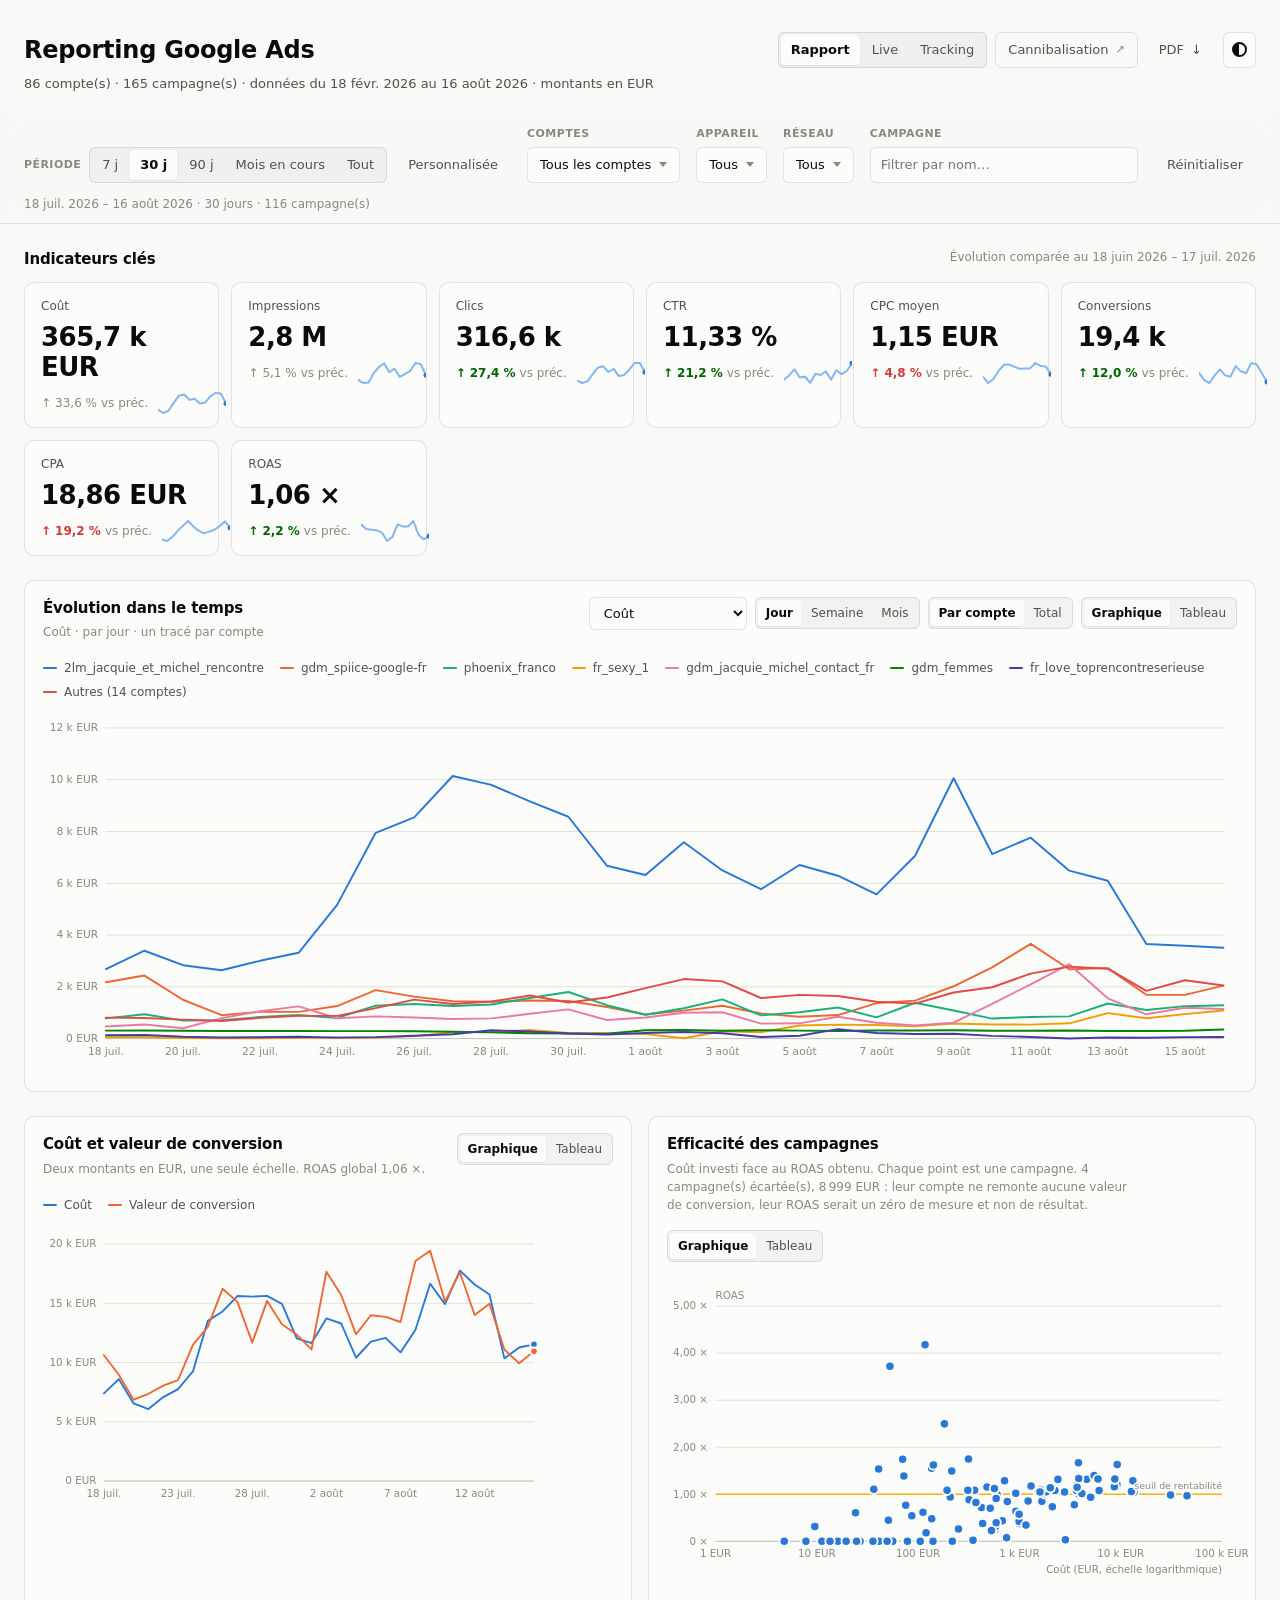
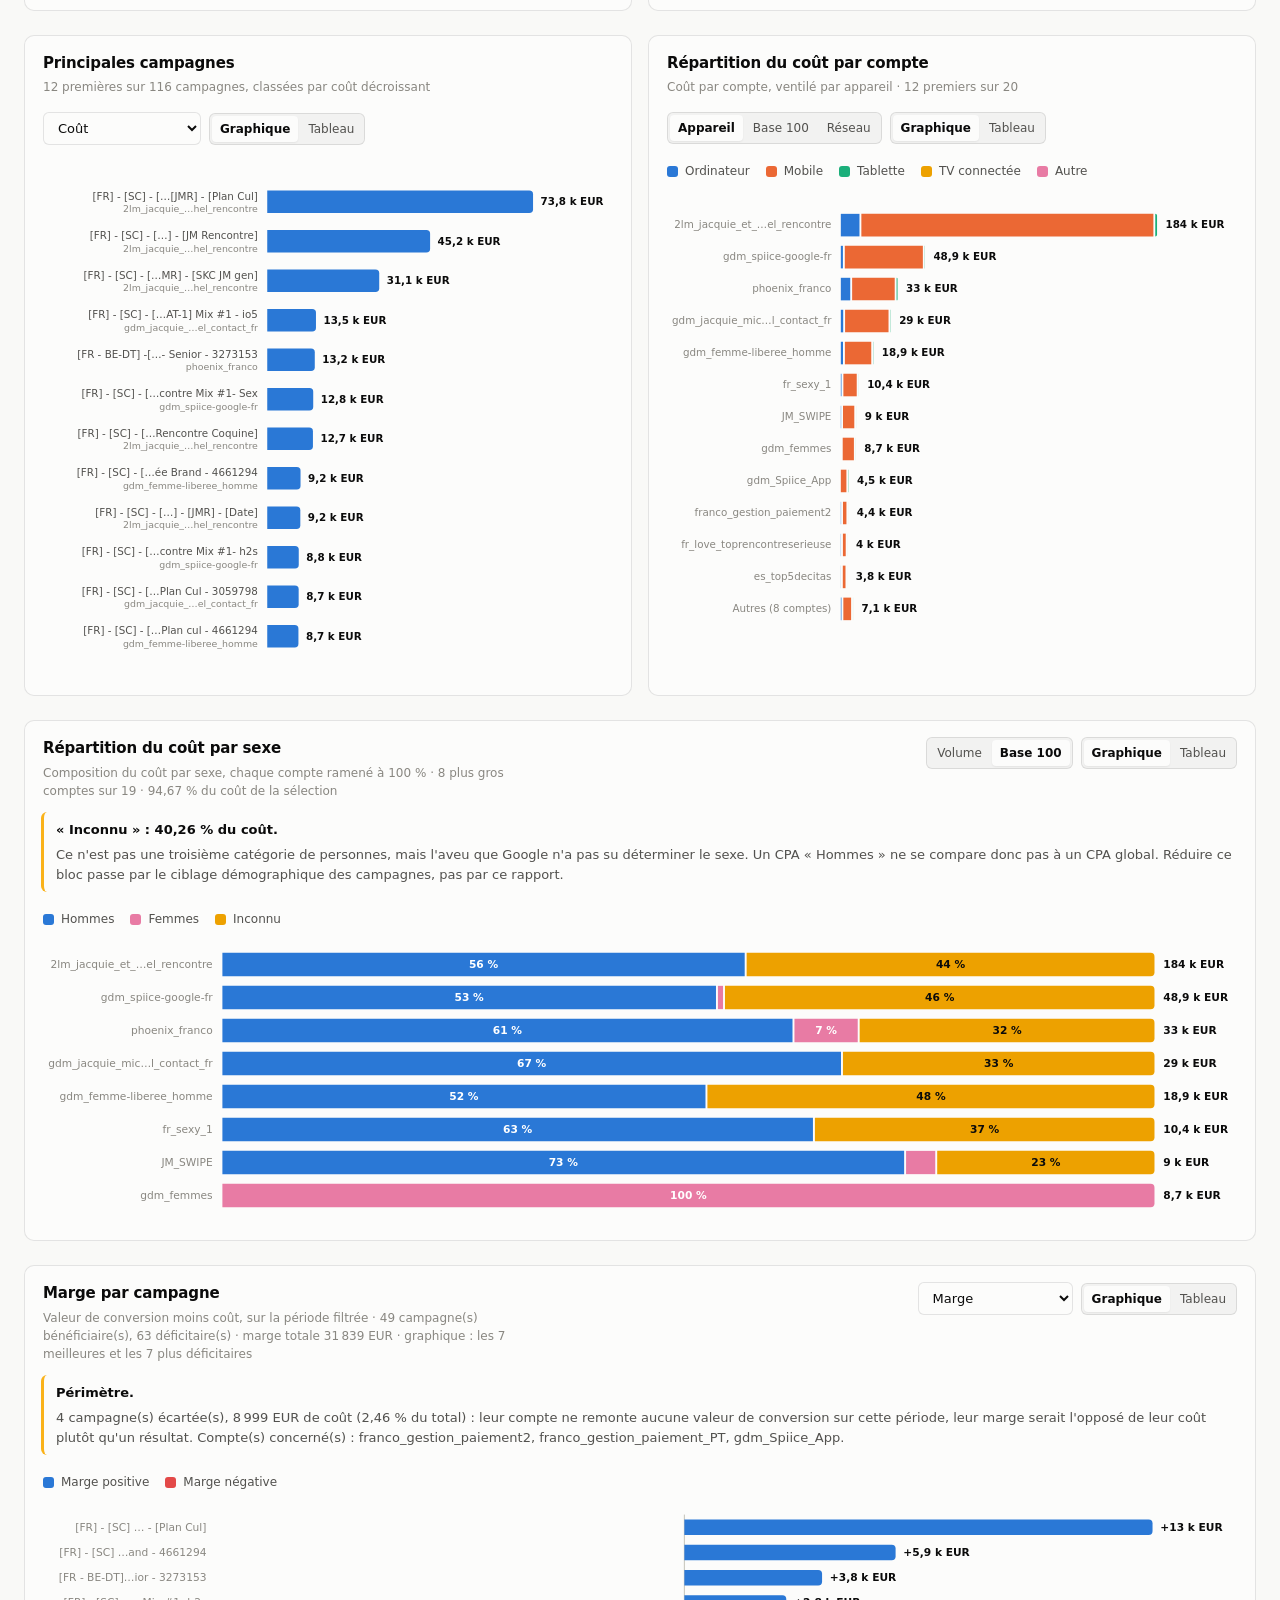
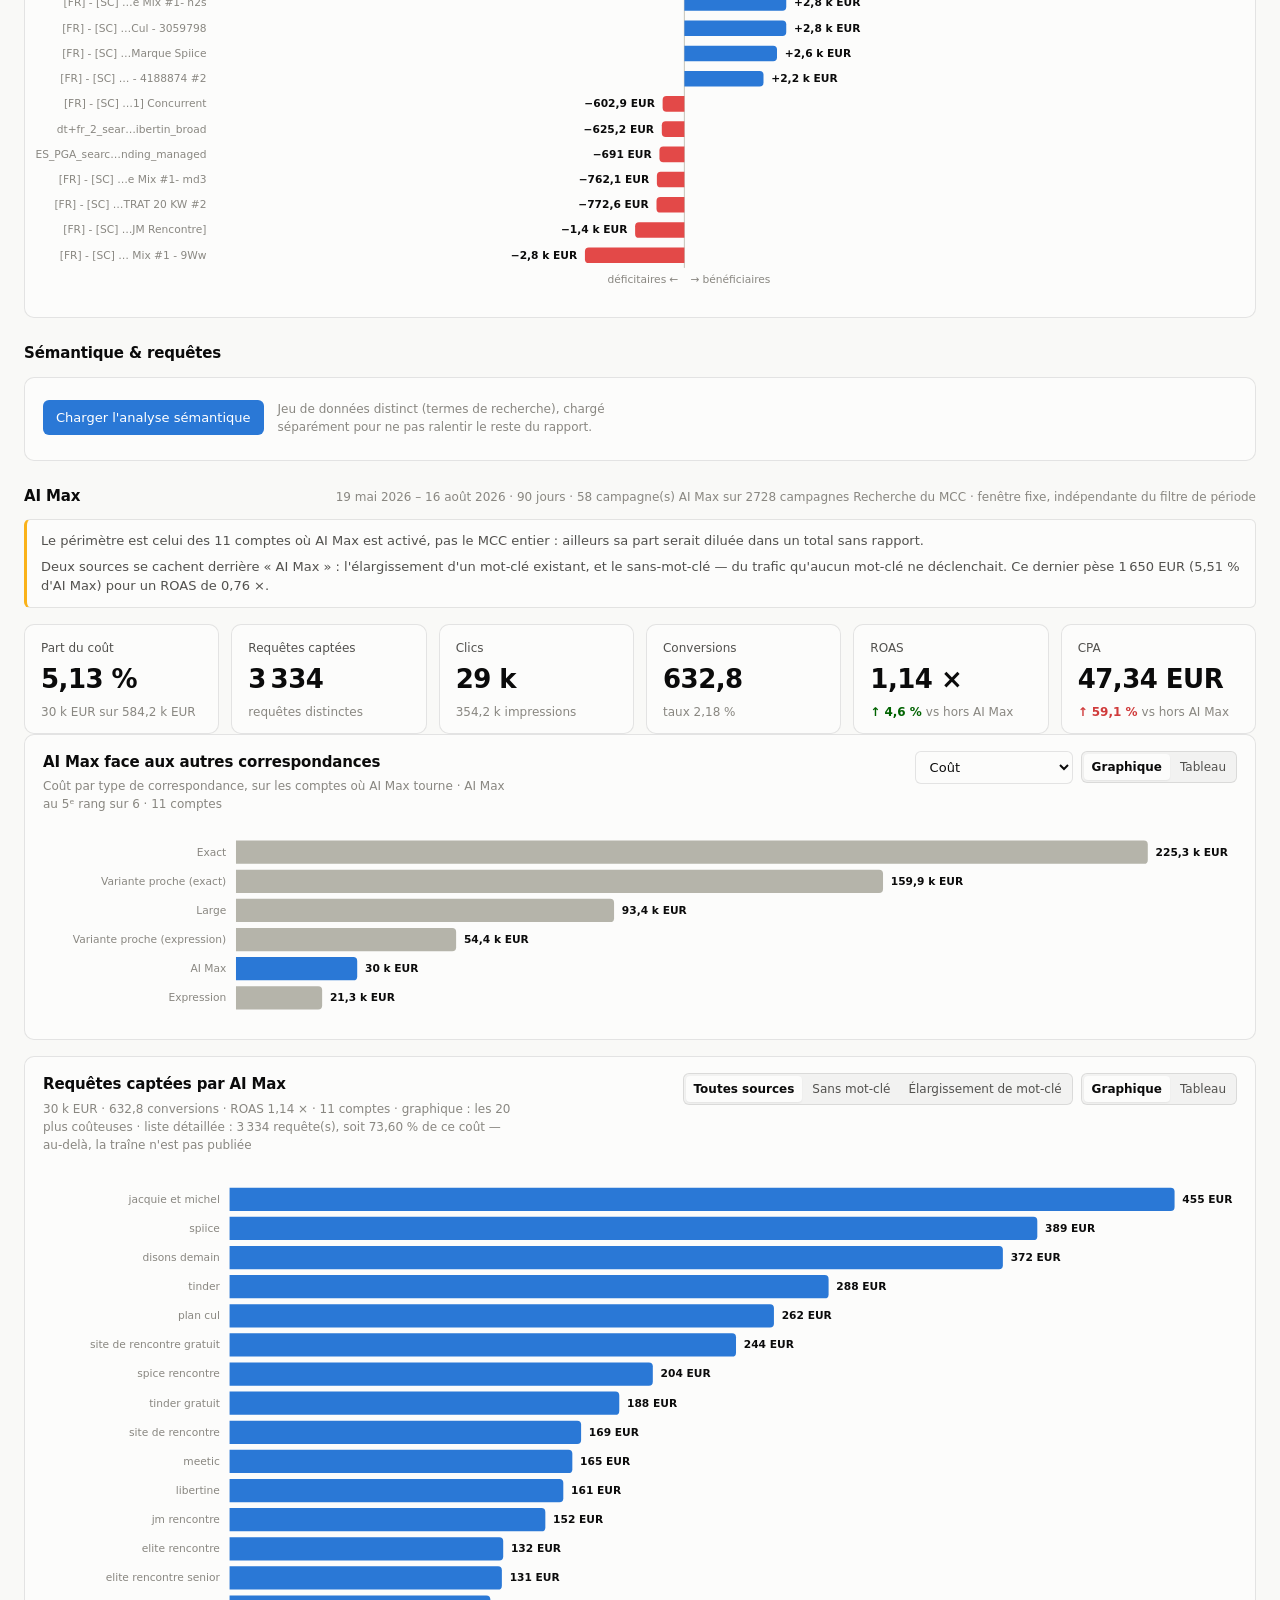
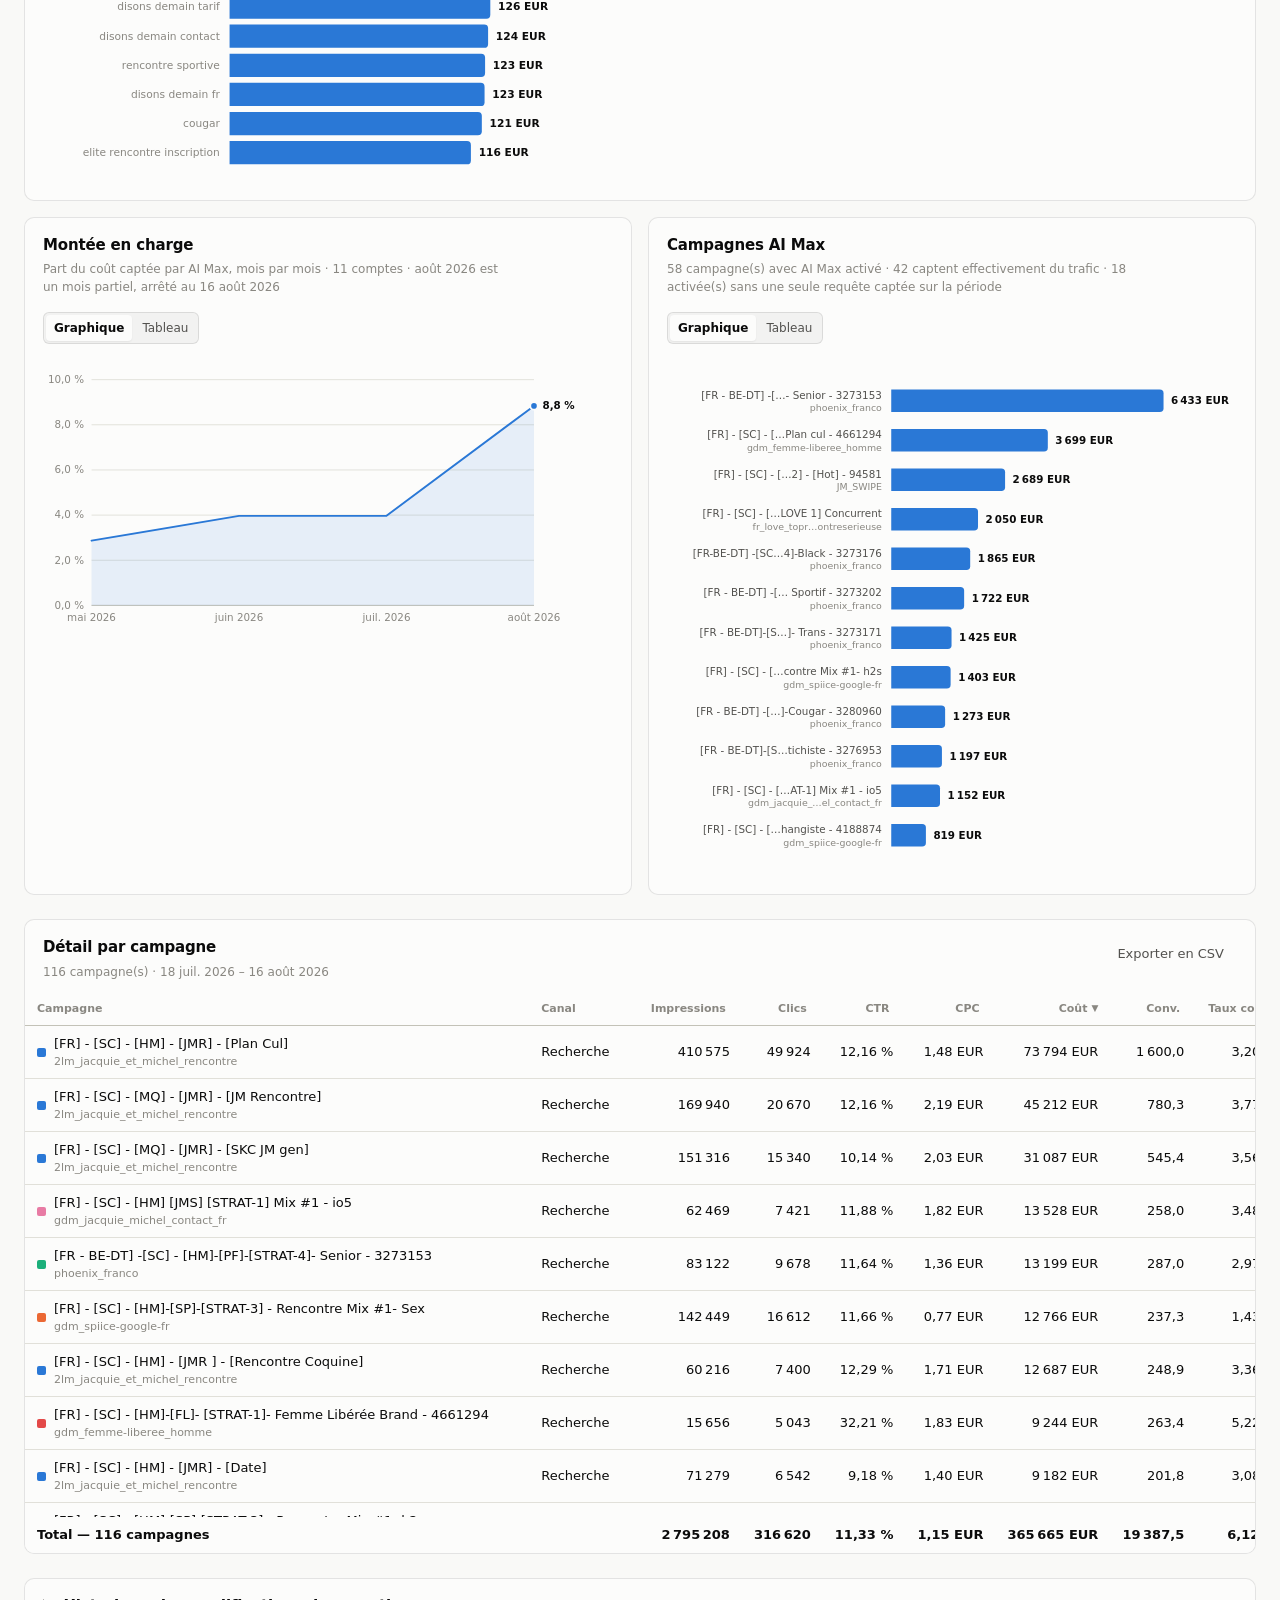
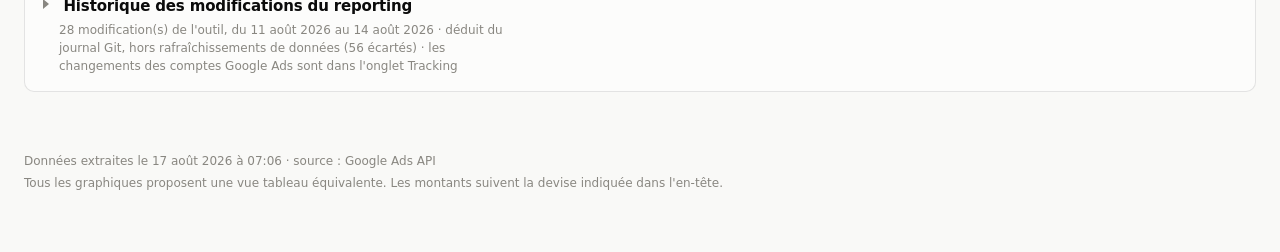
==== commit 8525e874: "Historique des modifications du reporting, et bouton PDF HISTORIQUE Section repliee en bas du rappor" ====
--- a/index.html
+++ b/index.html
@@ -27,6 +27,13 @@
        title="Analyse de cannibalisation sémantique — page distincte, figée à sa date d'extraction">
       Cannibalisation <span aria-hidden="true">↗</span>
     </a>
+    <!-- Passe par la boîte d'impression du navigateur, seule voie possible sans
+         embarquer une bibliothèque de génération PDF. Le titre le dit, pour que
+         personne ne s'attende à un téléchargement direct. -->
+    <button type="button" class="btn btn--ghost" id="export-pdf"
+            title="Ouvre la boîte d'impression du navigateur — choisissez « Enregistrer au format PDF »">
+      PDF <span aria-hidden="true">↓</span>
+    </button>
     <button type="button" class="btn btn--icon" id="theme-toggle"
             aria-label="Basculer le thème clair / sombre" title="Thème clair / sombre">
       <span class="theme-toggle__glyph" aria-hidden="true"></span>
@@ -252,6 +259,40 @@
     </article>
   </section>
 
+  <section class="section" aria-labelledby="h-trk-tags">
+    <article class="card card--wide">
+      <div class="card__head">
+        <div>
+          <h2 class="card__title" id="h-trk-tags">Comparaison des balises par objectif</h2>
+          <p class="card__sub" id="trk-tags-sub"></p>
+        </div>
+        <div class="card__tools">
+          <div class="segmented segmented--sm" role="group" aria-label="Objectif"
+               id="trk-tags-cat"></div>
+          <div class="segmented segmented--sm" role="group" aria-label="Échelle"
+               id="trk-tags-scale"></div>
+          <div class="segmented segmented--sm viewtoggle" role="group"
+               aria-label="Type d'affichage" data-view-for="trktags"></div>
+        </div>
+      </div>
+      <div class="banner banner--warn banner--inline" id="trk-tags-note" hidden></div>
+      <div class="card__body" id="trk-tags-body"></div>
+    </article>
+  </section>
+
+  <section class="section" aria-labelledby="h-trk-upload">
+    <article class="card card--wide">
+      <div class="card__head">
+        <div>
+          <h2 class="card__title" id="h-trk-upload">Diagnostic des imports de conversions</h2>
+          <p class="card__sub" id="trk-upload-sub"></p>
+        </div>
+      </div>
+      <div class="banner banner--warn banner--inline" id="trk-upload-note" hidden></div>
+      <div class="card__body" id="trk-upload-body"></div>
+    </article>
+  </section>
+
   <section class="section" aria-labelledby="h-trk-time">
     <article class="card card--wide">
       <div class="card__head">
@@ -335,6 +376,14 @@
 
 
 <main id="contenu" data-view="report">
+
+  <!-- Visible à l'impression seulement : la barre de filtres ne s'imprime pas,
+       et un PDF qui ne dit pas sur quel périmètre il porte est inutilisable
+       quelques semaines plus tard. -->
+  <div class="print-only print-scope">
+    <p class="print-scope__line" id="print-scope"></p>
+    <p class="print-scope__stamp" id="print-stamp"></p>
+  </div>
 
   <div class="banner banner--warn" id="banner-demo" hidden>
     <strong>Données de démonstration.</strong>
@@ -496,7 +545,7 @@
   </section>
 
   <!-- ── Sémantique / requêtes ────────────────────────────────────────── -->
-  <section class="section" aria-labelledby="h-sem">
+  <section class="section" id="sem-section" aria-labelledby="h-sem">
     <div class="section__head">
       <h2 id="h-sem">Sémantique &amp; requêtes</h2>
       <p class="section__sub" id="sem-meta"></p>
@@ -732,6 +781,22 @@
     </article>
   </section>
 
+  <!-- ── Historique des modifications du reporting ─────────────────────────
+       Ce que l'outil a changé, pas ce que les comptes ont changé — ceux-là
+       vivent dans le journal de l'onglet Tracking. Replié par défaut : c'est
+       une référence qu'on consulte, pas un indicateur qu'on surveille. -->
+  <section class="section" id="releases-section" aria-labelledby="h-releases" hidden>
+    <article class="card card--wide">
+      <details class="releases" id="releases">
+        <summary>
+          <h2 class="card__title" id="h-releases">Historique des modifications du reporting</h2>
+          <p class="card__sub" id="releases-sub"></p>
+        </summary>
+        <div class="card__body" id="releases-body"></div>
+      </details>
+    </article>
+  </section>
+
 </main>
 
 <footer class="page-footer">
--- a/assets/styles.css
+++ b/assets/styles.css
@@ -897,11 +897,95 @@
 
 /* ── Impression ───────────────────────────────────────────────────────────── */
 
+/* ── Historique des modifications : replié par défaut ─────────────────────── */
+
+.releases > summary {
+  cursor: pointer;
+  padding: 16px 18px;
+  display: block;
+  list-style: none;
+}
+.releases > summary::-webkit-details-marker { display: none; }
+/* Chevron dessiné en CSS : un caractère « ▸ » se désaligne d'une police à
+   l'autre, et l'attribut open suffit à le faire tourner. */
+.releases > summary::before {
+  content: "";
+  display: inline-block;
+  width: 0; height: 0;
+  margin-right: 10px;
+  vertical-align: 2px;
+  border-left: 6px solid var(--text-muted);
+  border-top: 5px solid transparent;
+  border-bottom: 5px solid transparent;
+  transition: transform 120ms ease;
+}
+.releases[open] > summary::before { transform: rotate(90deg); }
+.releases > summary:hover .card__title { color: var(--accent, var(--series-1)); }
+.releases > summary .card__title,
+.releases > summary .card__sub { display: inline-block; margin: 0; }
+.releases > summary .card__sub { display: block; margin-top: 4px; padding-left: 16px; }
+.releases > summary:focus-visible { outline: 2px solid var(--series-1); outline-offset: -2px; }
+
+/* ── Bloc réservé à l'impression ──────────────────────────────────────────── */
+
+.print-only { display: none; }
+.print-scope__line { font-size: 13px; font-weight: 600; margin: 0; }
+.print-scope__stamp { font-size: 11px; color: var(--text-muted); margin: 3px 0 0; }
+
+/* ── Impression ───────────────────────────────────────────────────────────── */
+
+@page {
+  margin: 12mm 10mm;
+}
+
 @media print {
-  .filterbar, .page-header__actions, .card__tools, .skip-link { display: none !important; }
+  /* Ce qui n'a pas de sens sur papier : commandes, bascules, liens d'action. */
+  .filterbar, .page-header__actions, .card__tools, .skip-link,
+  .live-refresh, .loader { display: none !important; }
+
+  .print-only { display: block; }
+  .print-scope {
+    padding: 0 0 10px;
+    margin-bottom: 12px;
+    border-bottom: 1px solid #999;
+  }
+
   body { background: #fff; }
-  .card, .kpi { break-inside: avoid; border-color: #999; }
   main { padding: 0; }
+
+  /* Une carte coupée en deux pages perd son titre ou son axe : on l'interdit.
+     Les tableaux longs, eux, DOIVENT pouvoir se répartir — les empêcher de
+     couper les tronquerait à une page. */
+  .card, .kpi, .section__head { break-inside: avoid; }
+  .card { border-color: #999; box-shadow: none; }
+  .card--wide .table-scroll { max-height: none; overflow: visible; }
+  table.data { break-inside: auto; }
+  table.data thead { display: table-header-group; }
+  table.data tr { break-inside: avoid; }
+
+  /* À l'écran, une cellule trop large fait défiler le tableau ; sur papier il
+     n'y a pas de défilement, la cellule serait simplement coupée au bord de la
+     feuille. Le texte revient donc à la ligne, et la police se resserre. */
+  table.data { table-layout: auto; width: 100%; font-size: 9.5px; }
+  /* « break-word » et non « anywhere » : avec « anywhere », la largeur minimale
+     d'une colonne devient celle d'un seul caractère, et la mise en page
+     automatique écrase les colonnes courtes — « DATE » s'affichait « DA / TE »
+     et « 14 août » sur deux lignes. */
+  table.data th, table.data td { white-space: normal; overflow-wrap: break-word; }
+  table.data th, table.data td { padding: 4px 6px; }
+  .cell-sub { font-size: 8.5px; }
+
+  /* Un titre seul en bas de page est un titre perdu. */
+  h1, h2, h3 { break-after: avoid; }
+
+  /* Les graphiques sont des SVG : ils restent vectoriels, donc nets à toute
+     échelle. Il suffit de les empêcher de déborder de la largeur du papier. */
+  svg { max-width: 100%; height: auto; }
+
+  /* Le survol n'existe pas sur papier. */
+  .tooltip, .crosshair, .hit { display: none !important; }
+
+  a[href^="http"]::after { content: " (" attr(href) ")"; font-size: 9px; color: #555; }
 }
 
 @media (prefers-reduced-motion: reduce) {
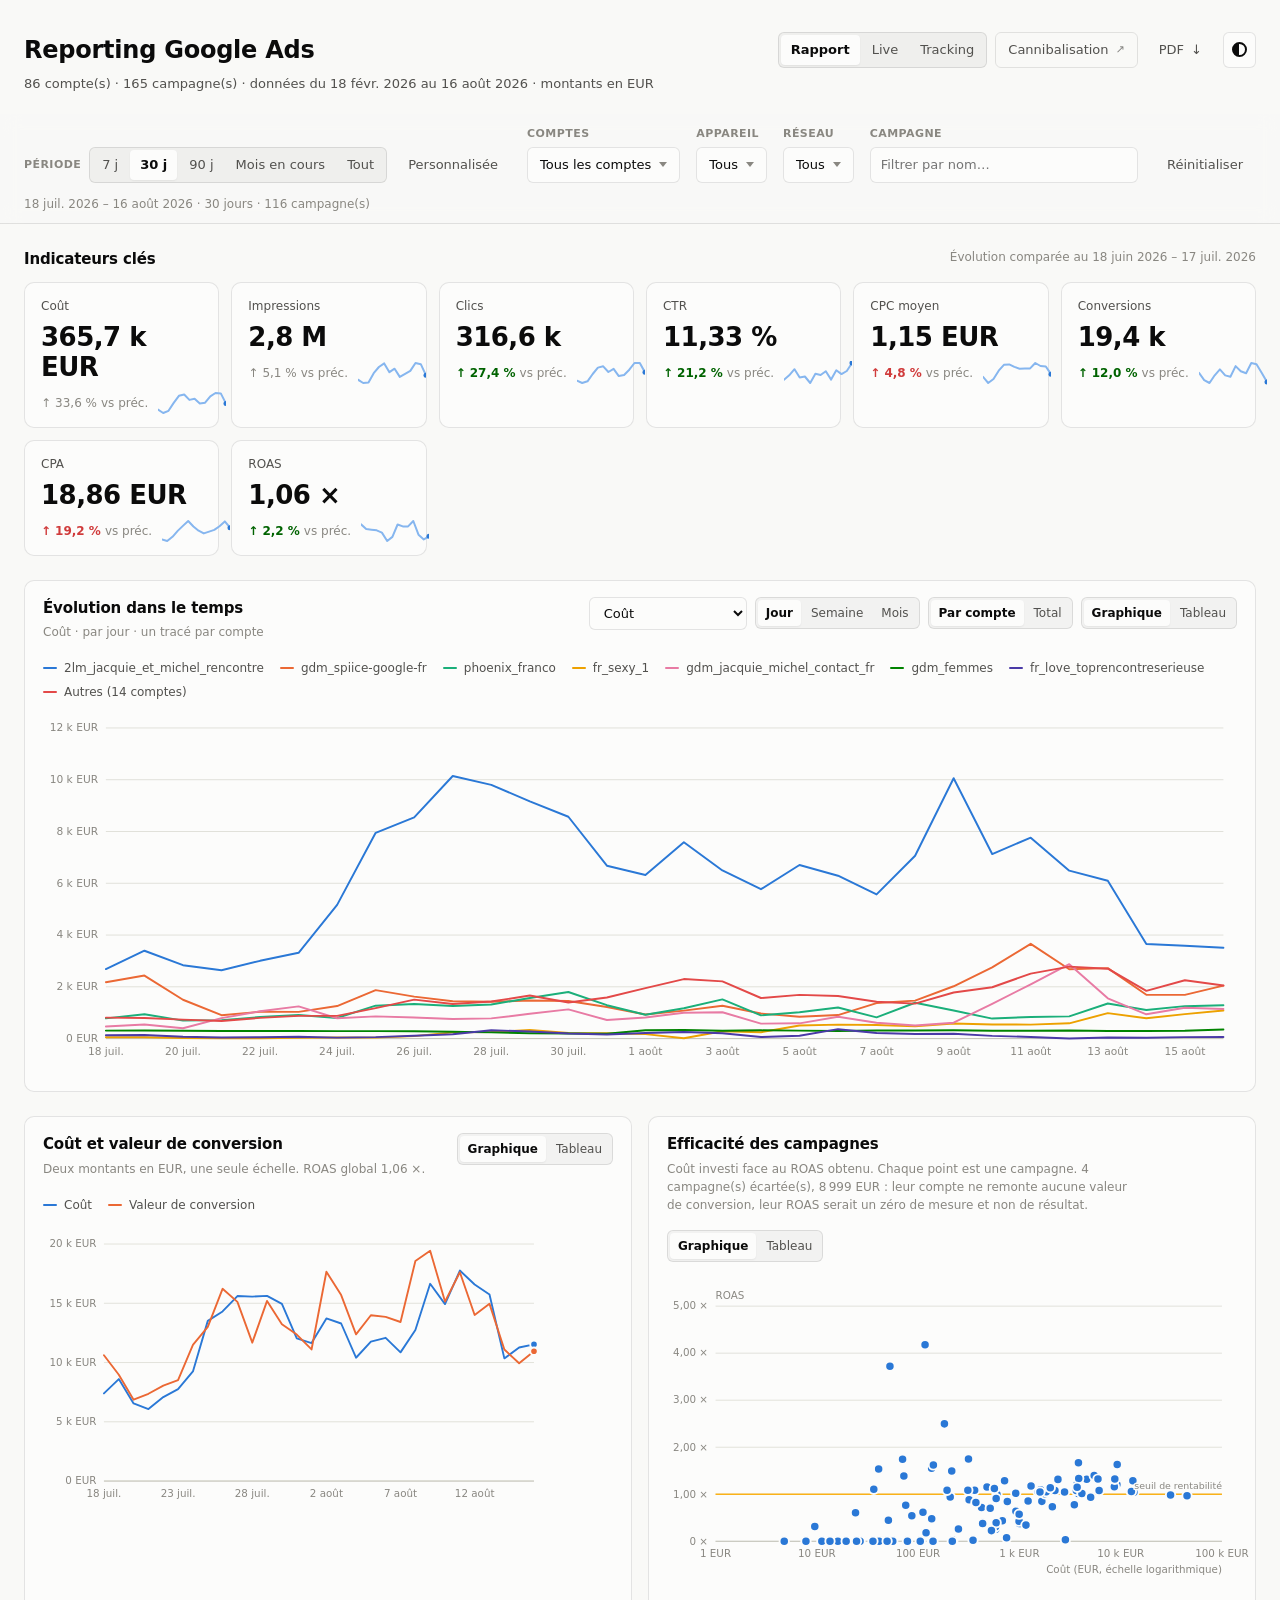
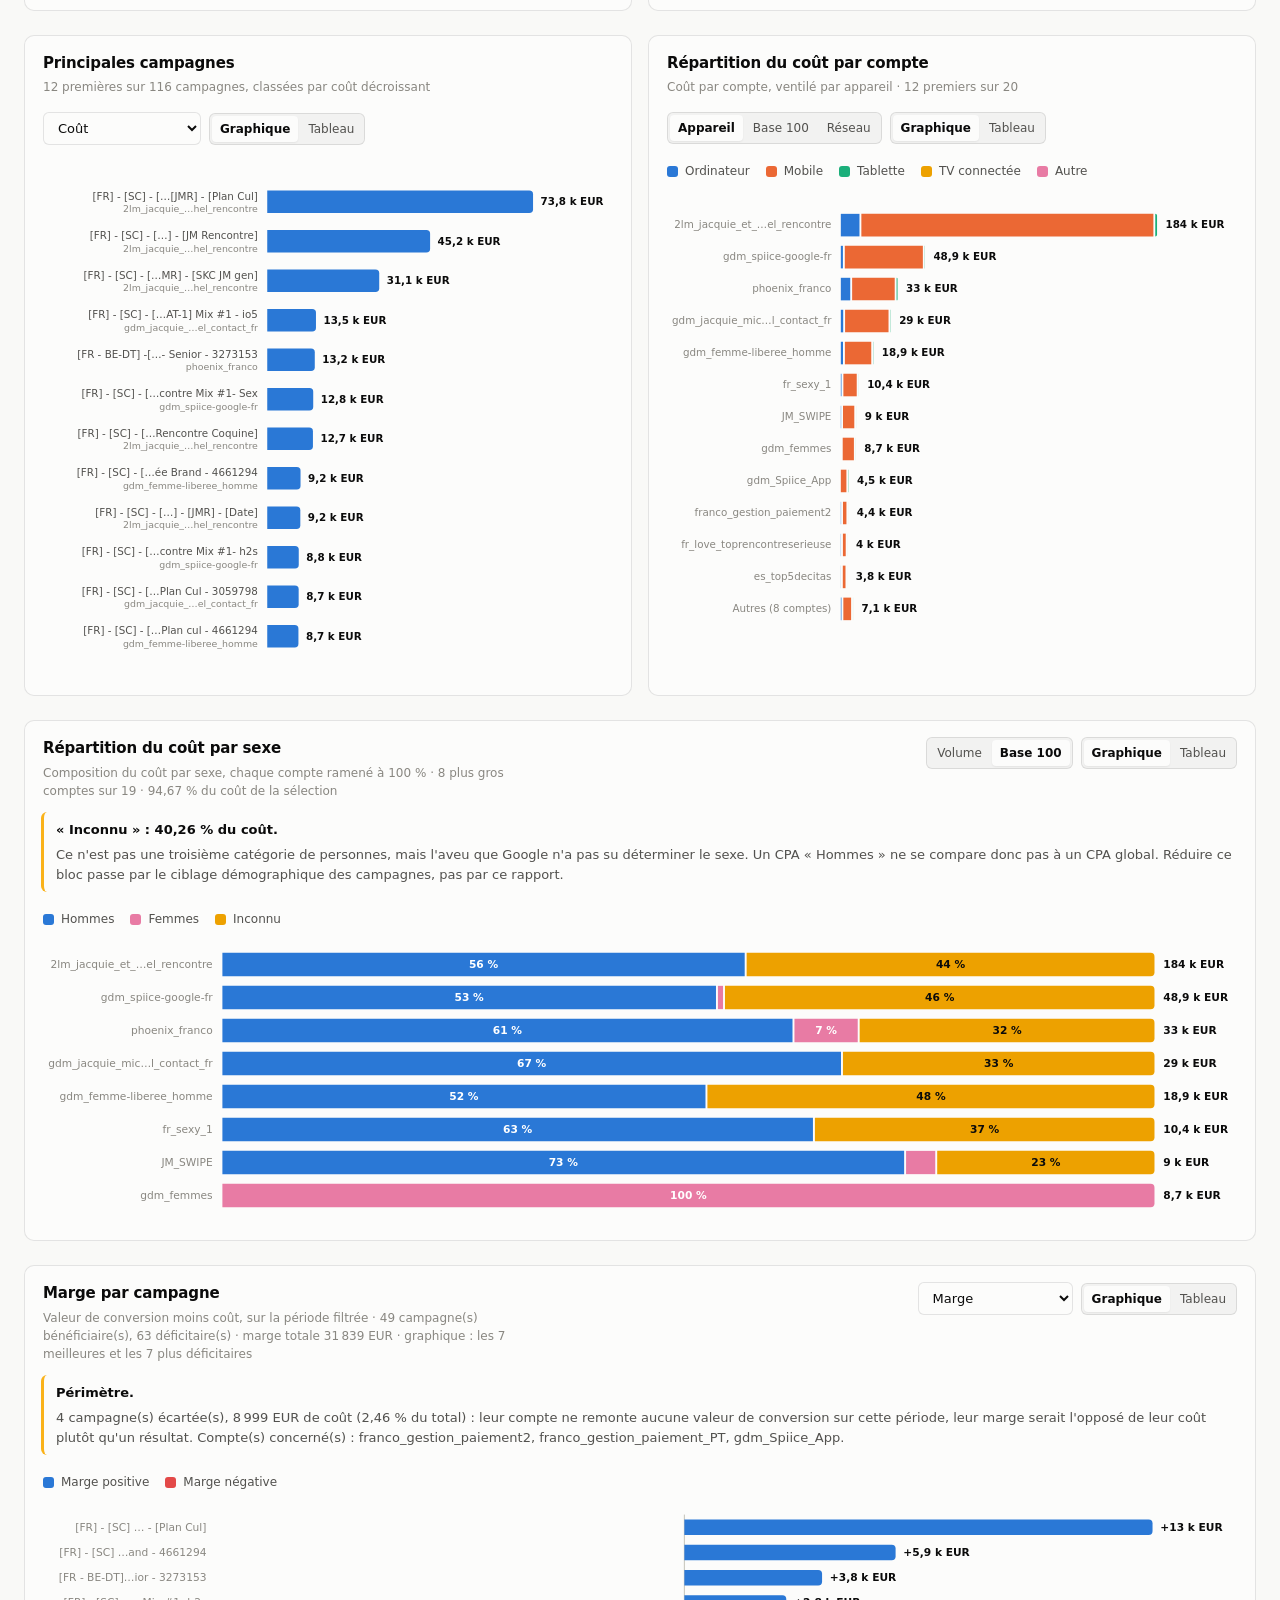
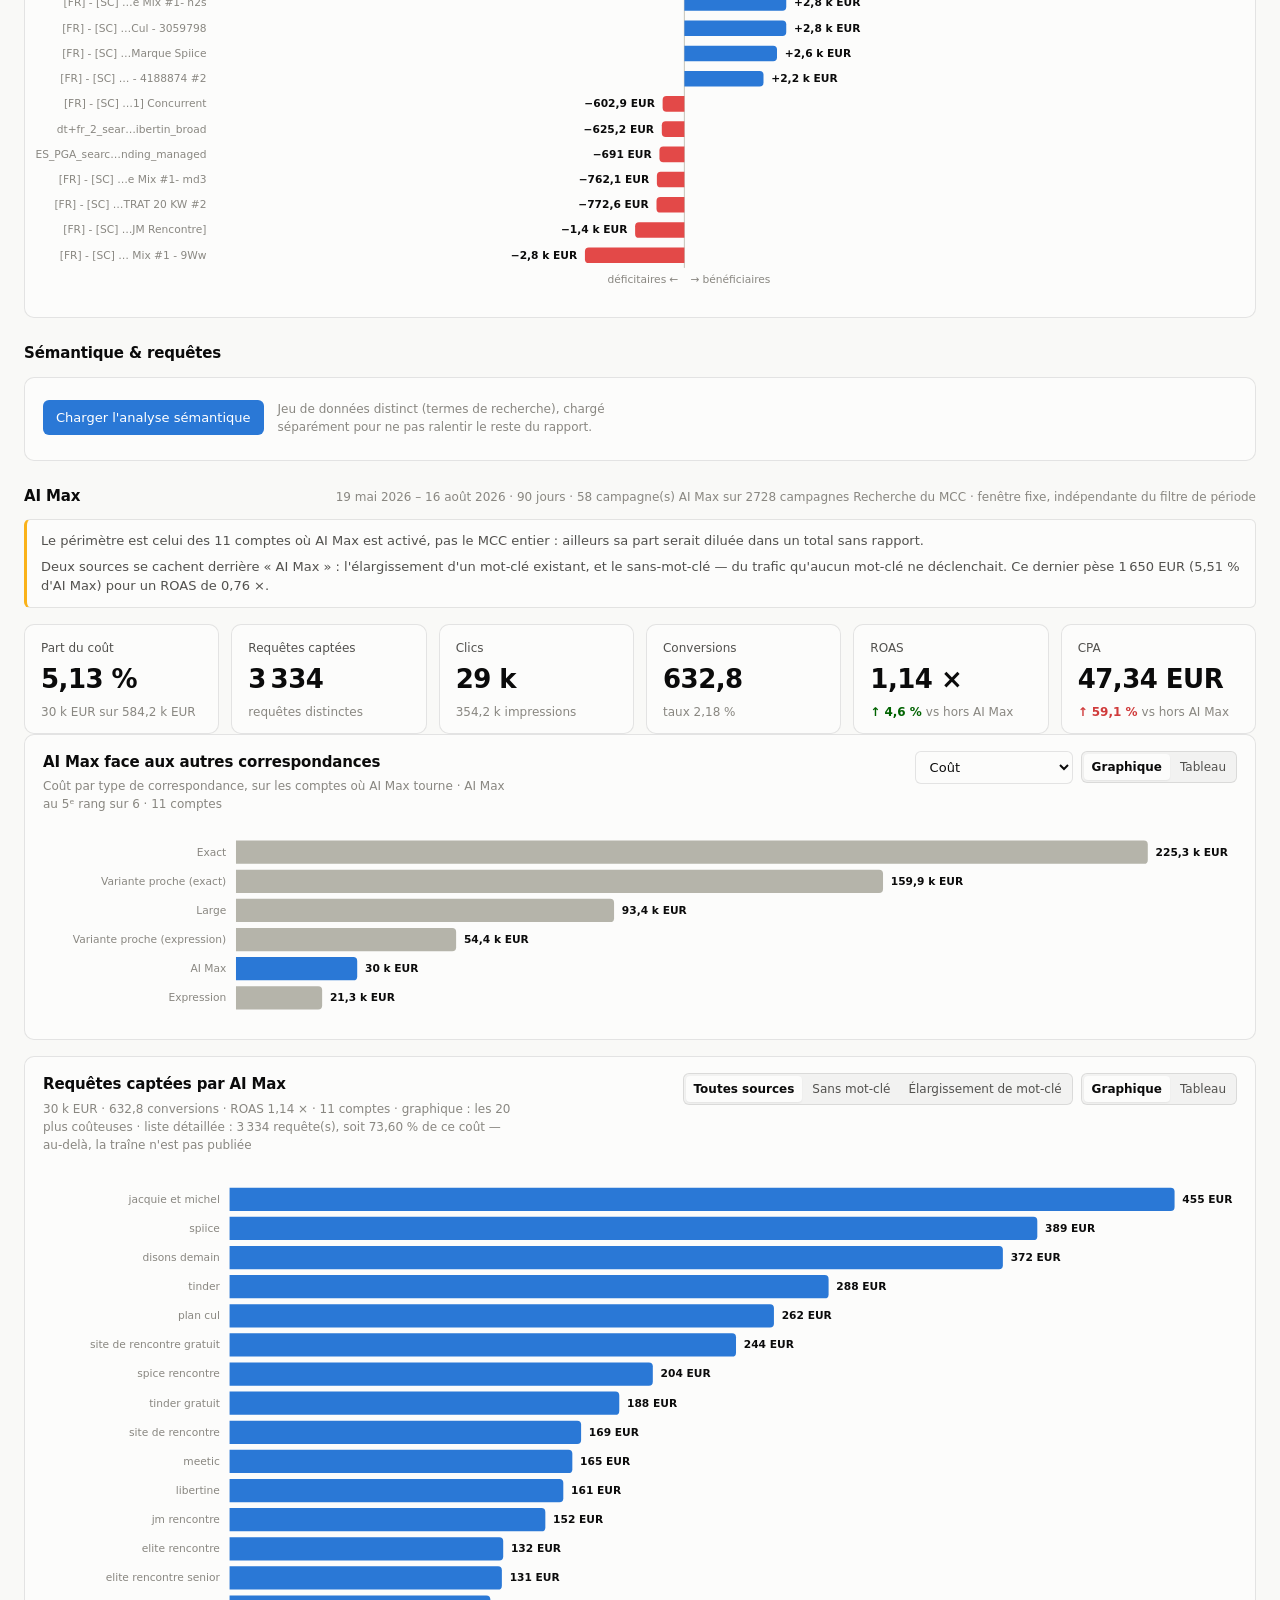
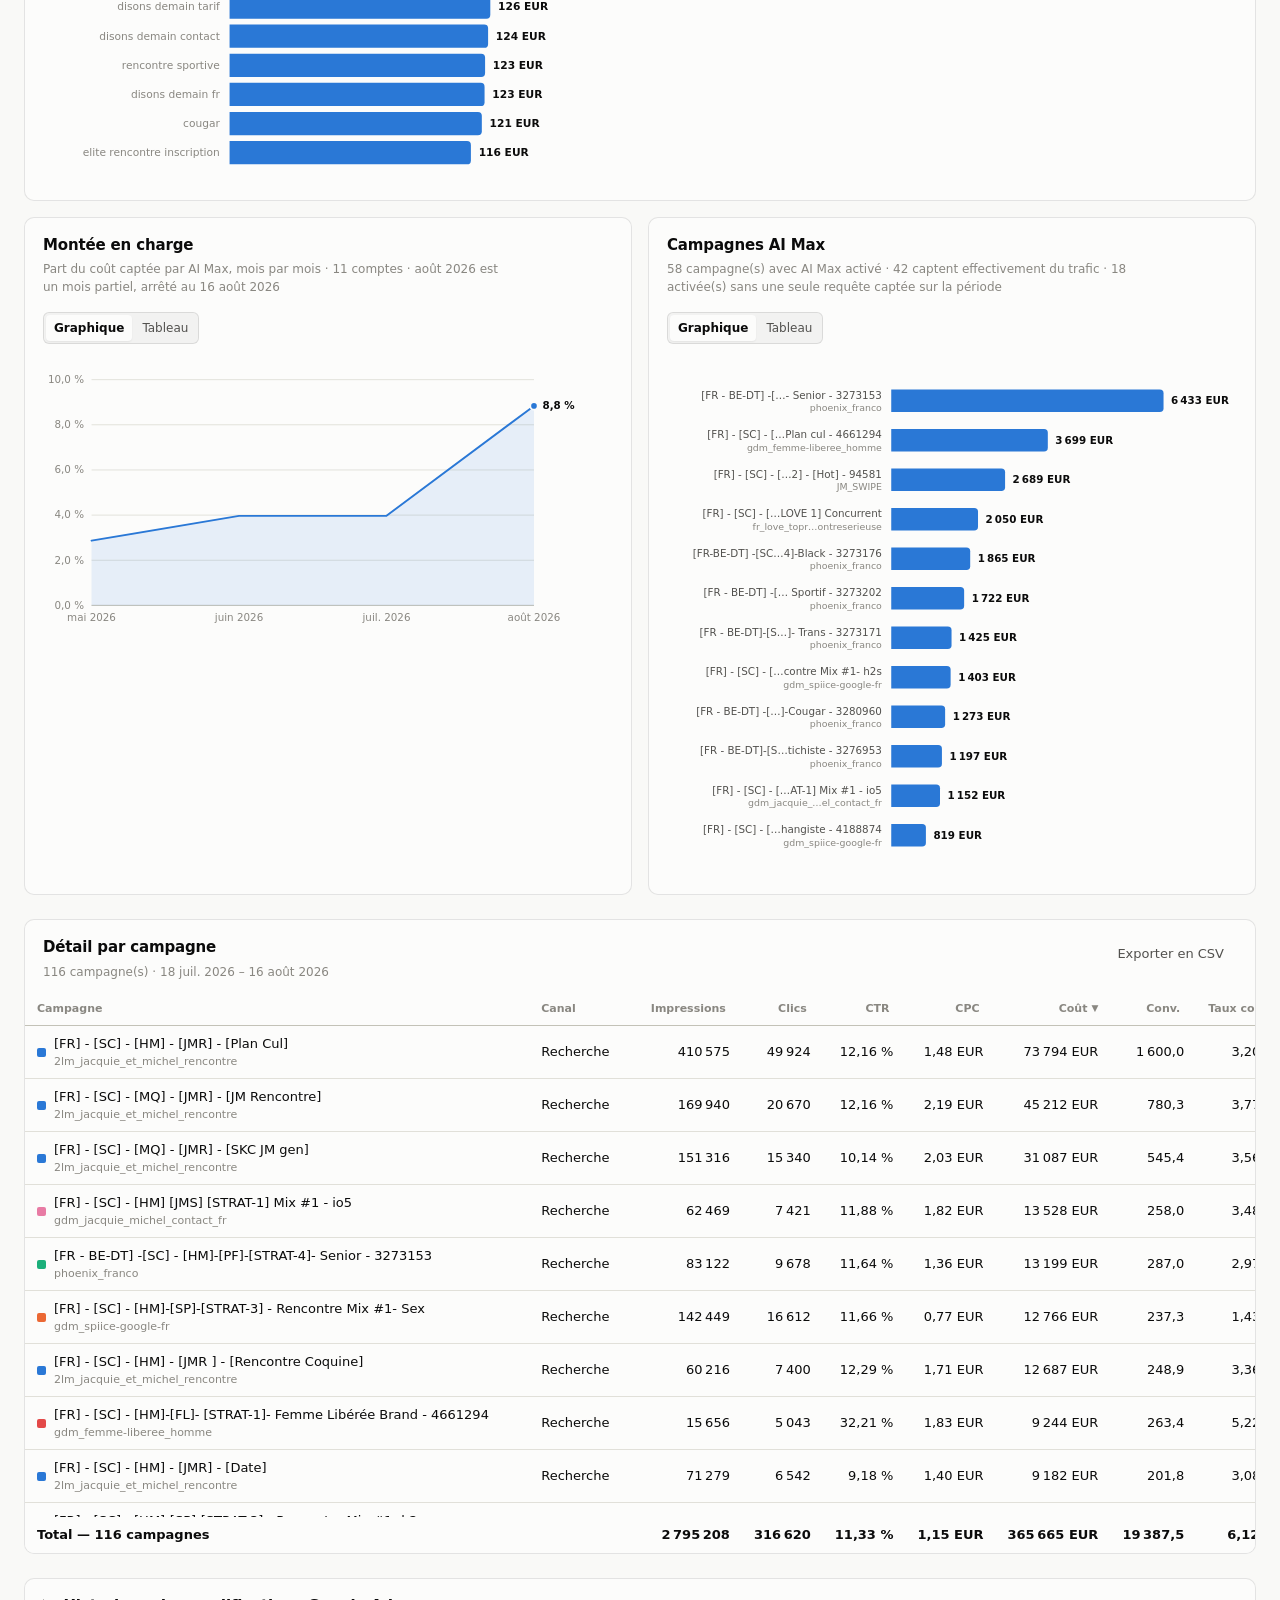
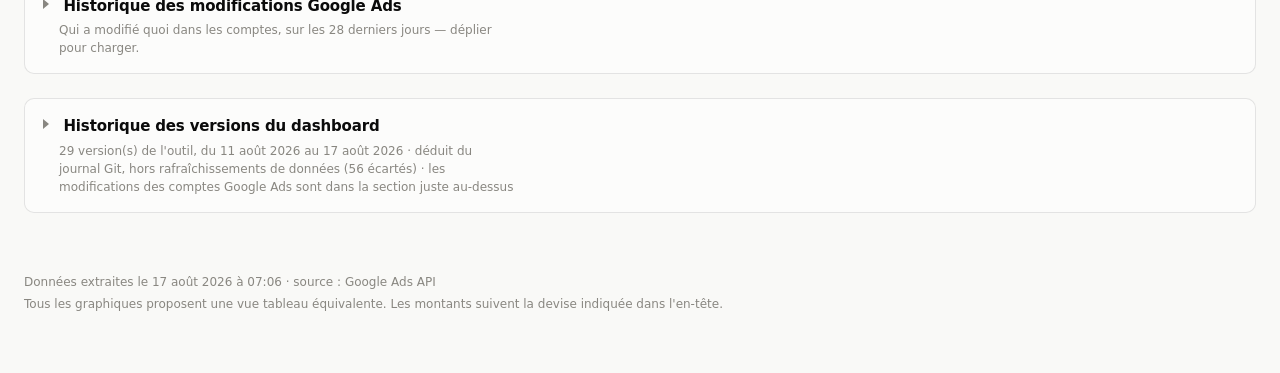
==== commit 9f1230b8: "Historique des modifications Google Ads, au detail Correction de cible : la section livree hier retr" ====
--- a/index.html
+++ b/index.html
@@ -781,15 +781,33 @@
     </article>
   </section>
 
-  <!-- ── Historique des modifications du reporting ─────────────────────────
-       Ce que l'outil a changé, pas ce que les comptes ont changé — ceux-là
-       vivent dans le journal de l'onglet Tracking. Replié par défaut : c'est
-       une référence qu'on consulte, pas un indicateur qu'on surveille. -->
+  <!-- ── Historique des modifications Google Ads ───────────────────────────
+       Qui a changé quoi dans les comptes, et de quelle valeur à quelle valeur.
+       Chargé au dépliement : la fenêtre de 28 jours pèse trop pour être
+       imposée à toutes les visites. -->
+  <section class="section" id="changes-section" aria-labelledby="h-changes">
+    <article class="card card--wide">
+      <details class="releases" id="changes">
+        <summary>
+          <h2 class="card__title" id="h-changes">Historique des modifications Google Ads</h2>
+          <p class="card__sub" id="changes-sub">
+            Qui a modifié quoi dans les comptes, sur les 28 derniers jours — déplier pour charger.
+          </p>
+        </summary>
+        <div class="banner banner--warn banner--inline" id="changes-note" hidden></div>
+        <div class="card__body" id="changes-body"></div>
+      </details>
+    </article>
+  </section>
+
+  <!-- ── Historique des versions du dashboard ──────────────────────────────
+       L'outil, pas les comptes : les deux sections sont voisines, leurs titres
+       doivent lever l'ambiguïté sans qu'on ait à les ouvrir. -->
   <section class="section" id="releases-section" aria-labelledby="h-releases" hidden>
     <article class="card card--wide">
       <details class="releases" id="releases">
         <summary>
-          <h2 class="card__title" id="h-releases">Historique des modifications du reporting</h2>
+          <h2 class="card__title" id="h-releases">Historique des versions du dashboard</h2>
           <p class="card__sub" id="releases-sub"></p>
         </summary>
         <div class="card__body" id="releases-body"></div>
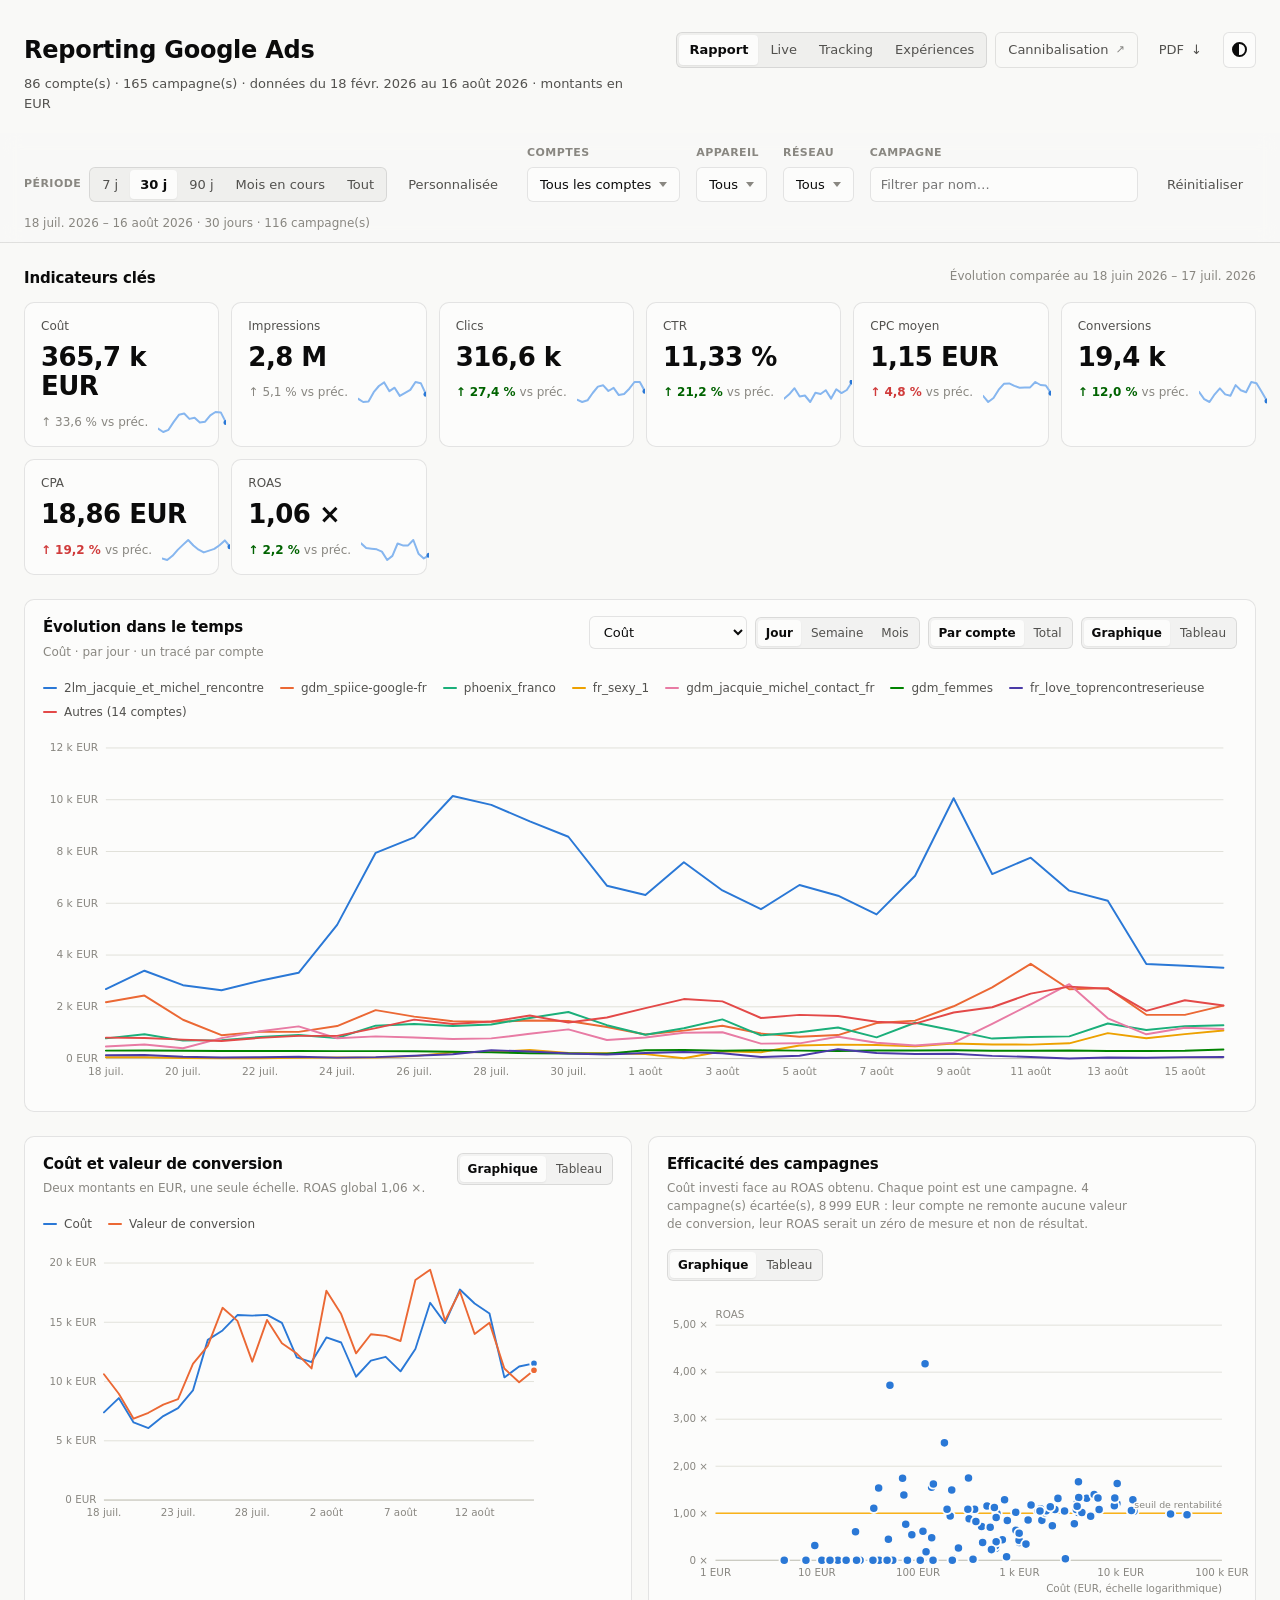
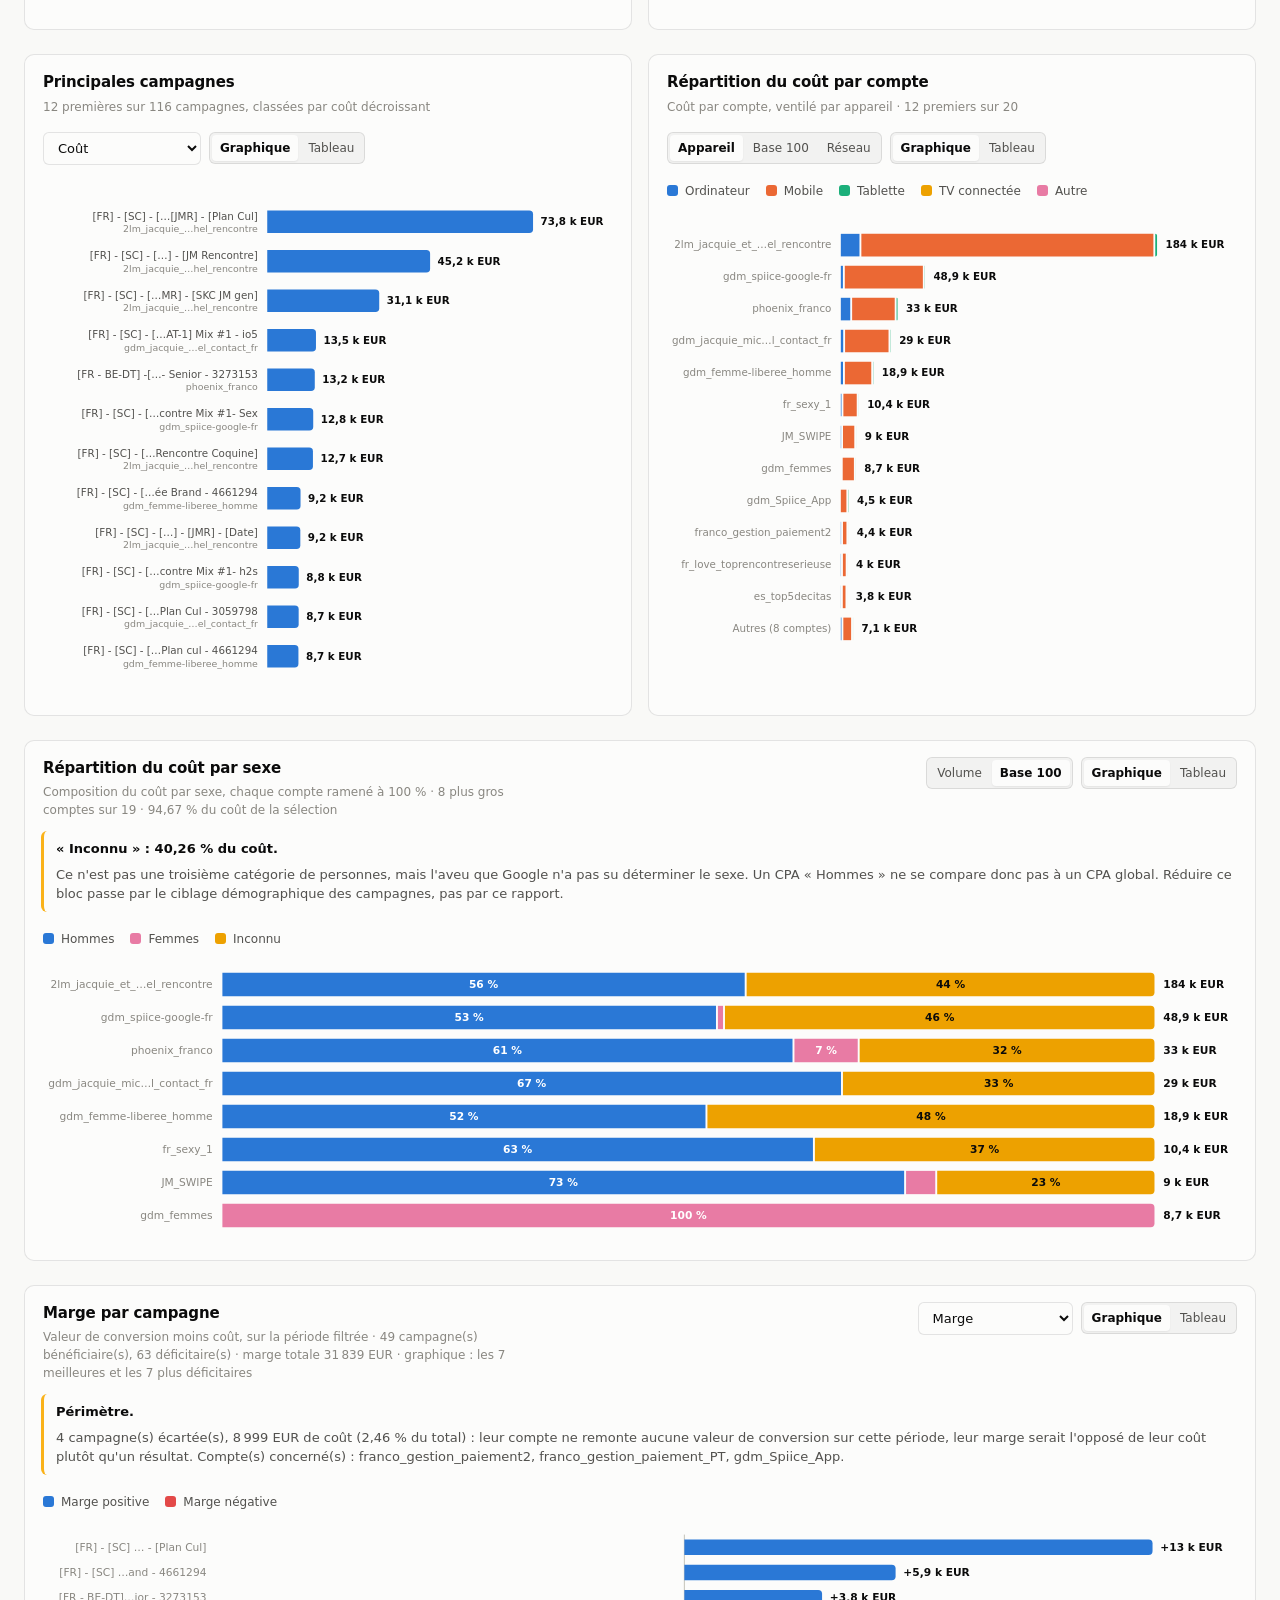
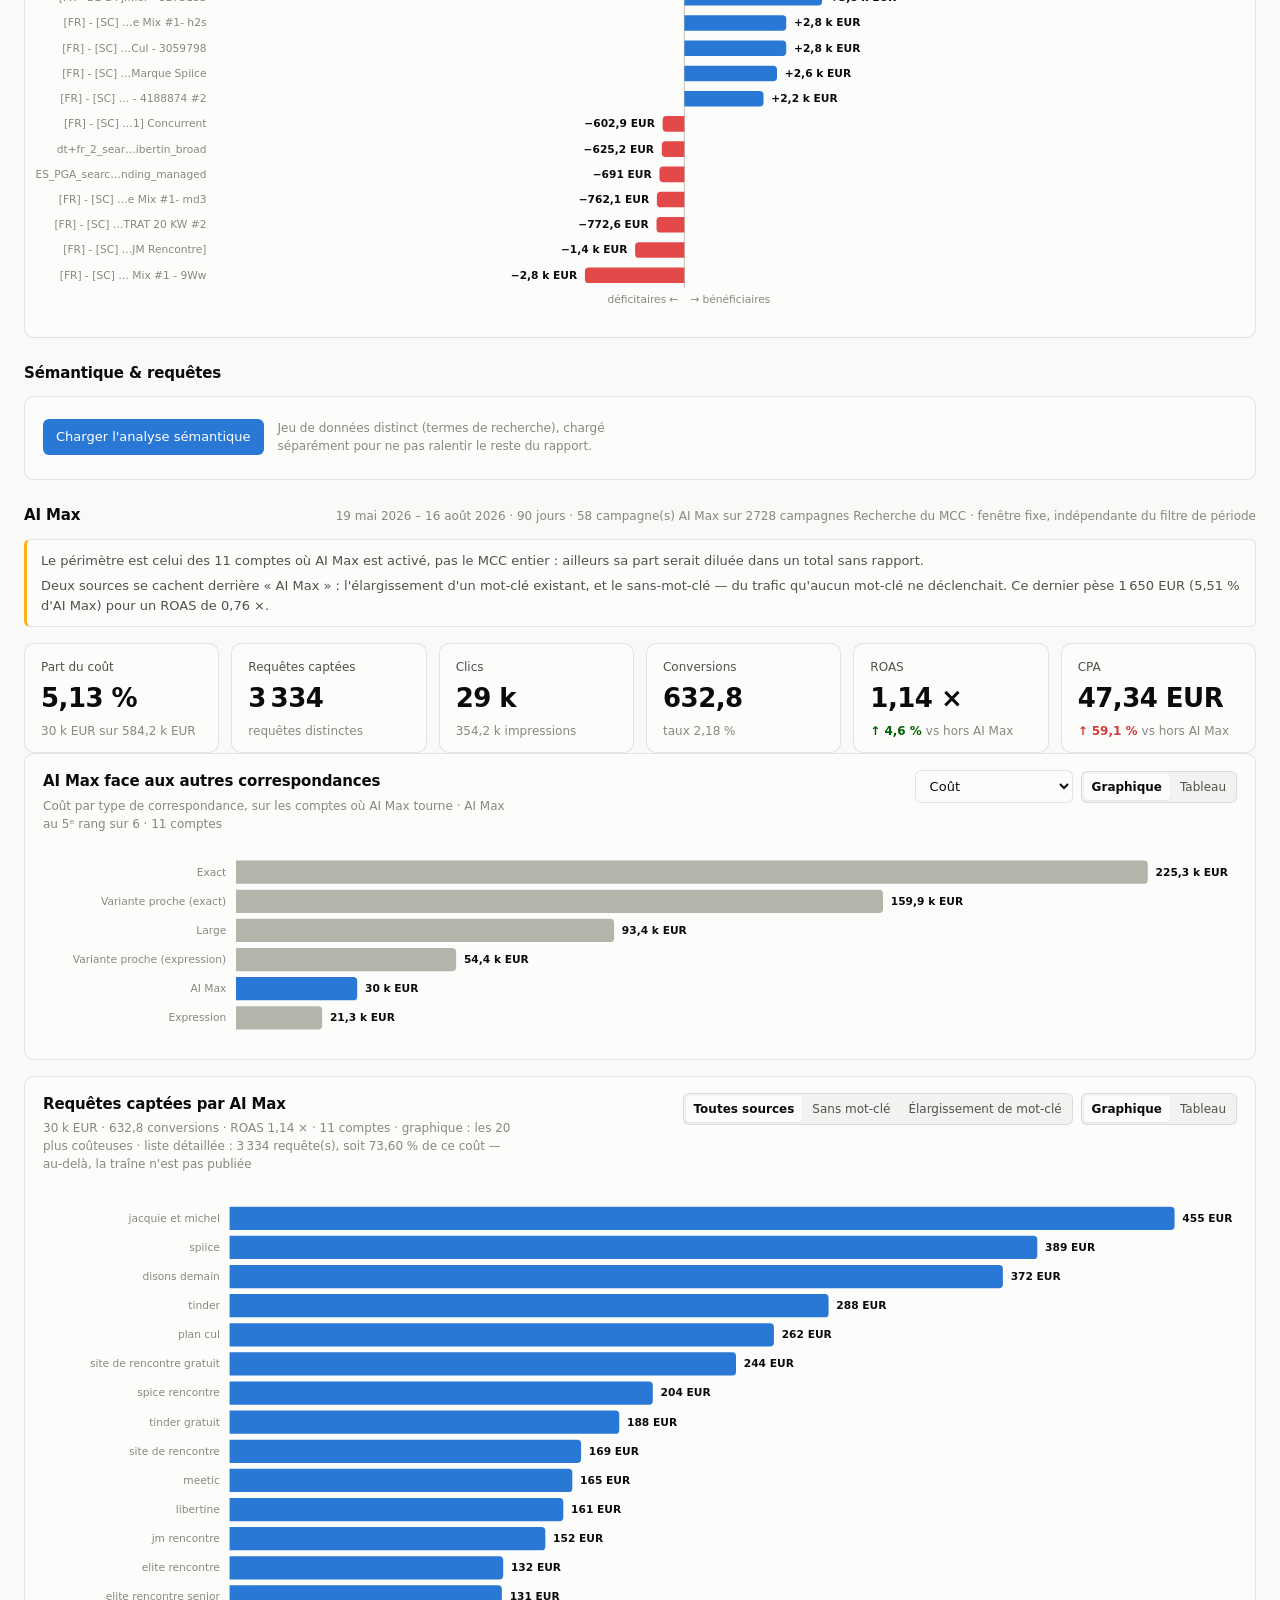
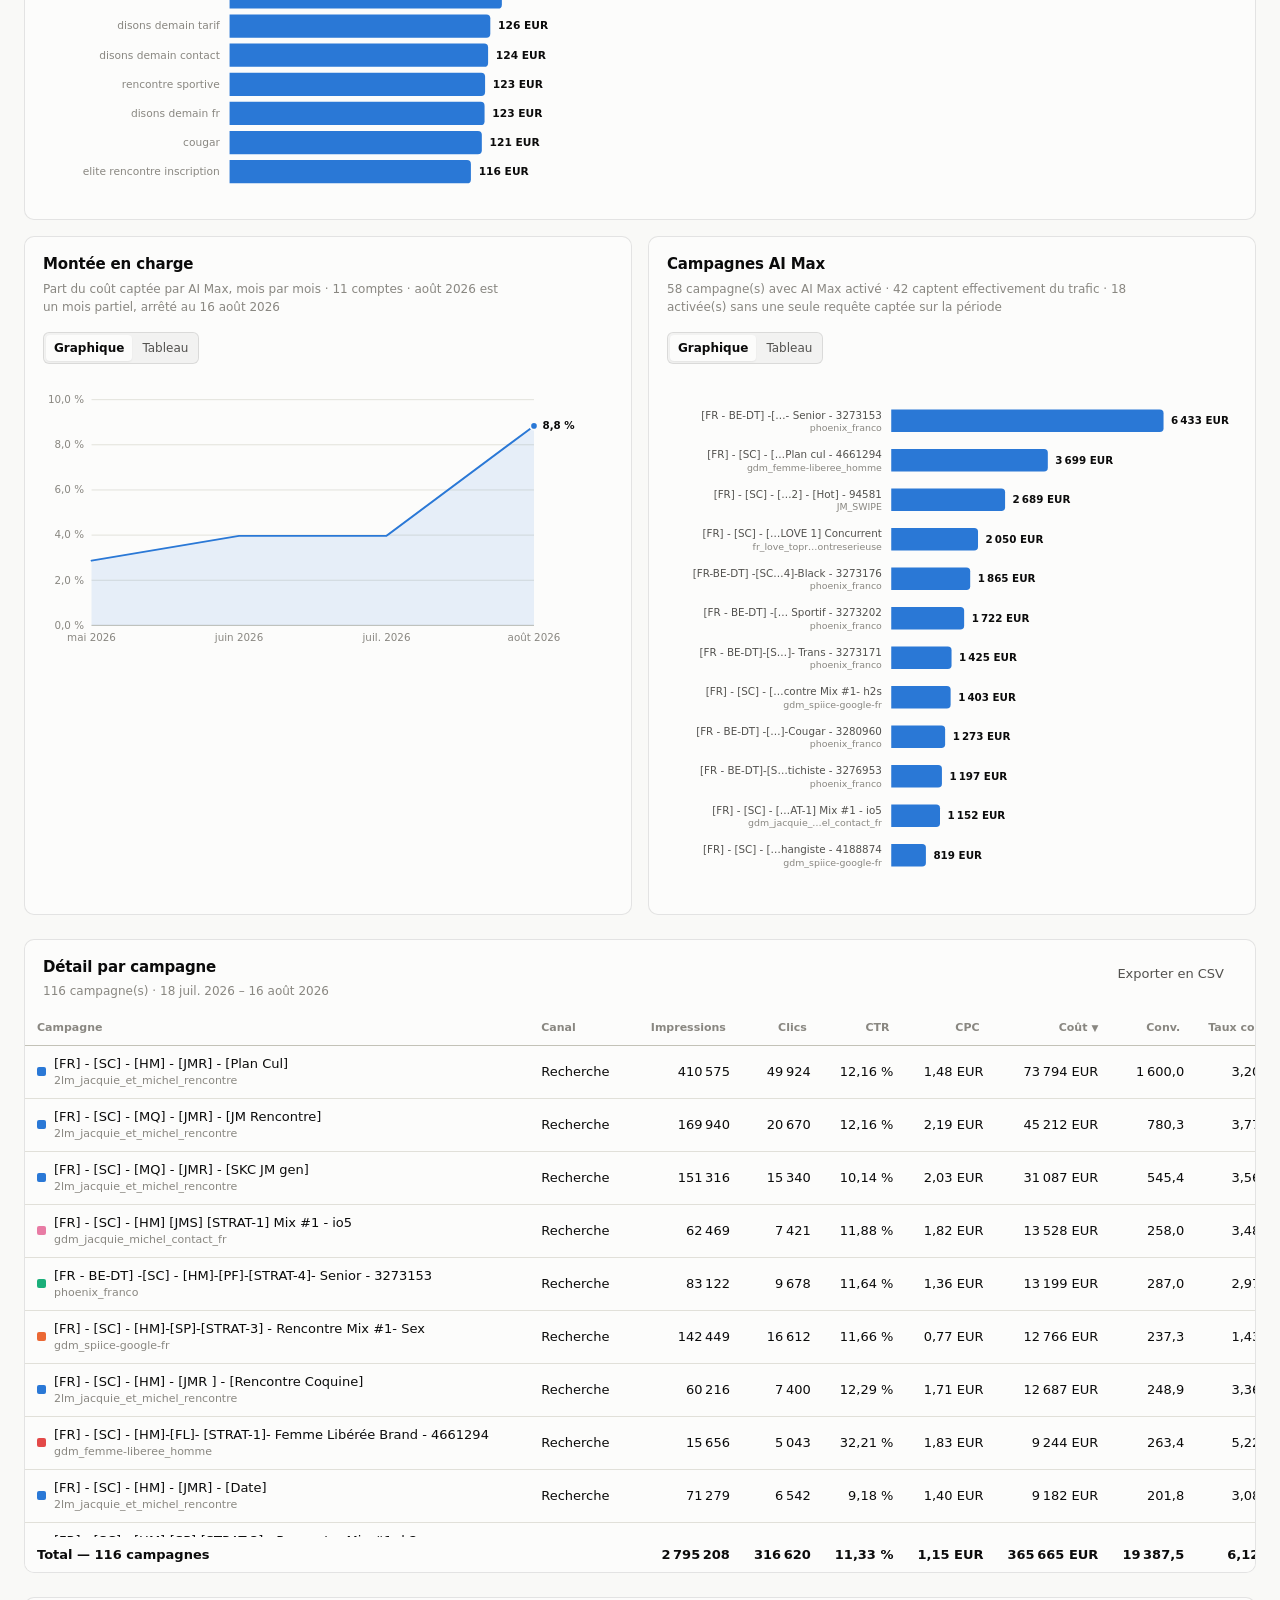
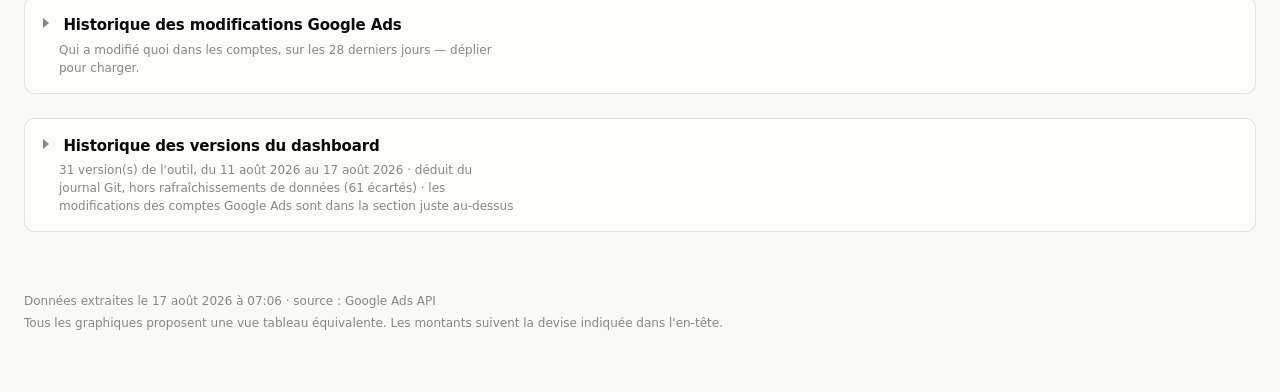
==== commit c908034b: "Onglet Experiences : les A/B tests, en registre de laboratoire 385 experiences relevees sur le MCC, " ====
--- a/index.html
+++ b/index.html
@@ -47,7 +47,7 @@
 
     <!-- La période vaut sur le rapport ET sur le Tracking ; seul le Live n'en a
          pas l'usage, puisqu'il porte sur la journée en cours. -->
-    <div class="filter" data-no-live>
+    <div class="filter" data-period>
       <span class="filter__label" id="lbl-range">Période</span>
       <div class="segmented" role="group" aria-labelledby="lbl-range" id="range-presets"></div>
       <details class="dropdown dropdown--tight" id="range-custom-wrap">
@@ -370,6 +370,62 @@
         </div>
       </div>
       <div class="card__body" id="trk-config-body"></div>
+    </article>
+  </section>
+</main>
+
+
+<!-- ── Onglet Expériences ─────────────────────────────────────────────────── -->
+<main id="view-lab" hidden>
+  <div class="banner banner--error" id="lab-error" hidden></div>
+
+  <section class="section" aria-labelledby="h-lab-kpi">
+    <div class="section__head">
+      <h2 id="h-lab-kpi">Paillasse</h2>
+      <p class="section__sub" id="lab-meta"></p>
+    </div>
+    <div class="kpi-grid" id="lab-kpi"></div>
+  </section>
+
+  <!-- Les tests qui tournent : une fiche par expérience, témoin face à variante. -->
+  <section class="section" aria-labelledby="h-lab-live">
+    <div class="section__head">
+      <h2 id="h-lab-live">Expériences en cours</h2>
+      <p class="section__sub" id="lab-live-sub"></p>
+    </div>
+    <div id="lab-live"></div>
+  </section>
+
+  <section class="section" aria-labelledby="h-lab-timeline">
+    <article class="card card--wide">
+      <div class="card__head">
+        <div>
+          <h2 class="card__title" id="h-lab-timeline">Chronologie des tests</h2>
+          <p class="card__sub" id="lab-timeline-sub"></p>
+        </div>
+        <div class="card__tools">
+          <div class="segmented segmented--sm" role="group" aria-label="Profondeur"
+               id="lab-span"></div>
+        </div>
+      </div>
+      <div class="card__body" id="lab-timeline-body"></div>
+    </article>
+  </section>
+
+  <section class="section" aria-labelledby="h-lab-all">
+    <article class="card card--wide">
+      <div class="card__head">
+        <div>
+          <h2 class="card__title" id="h-lab-all">Registre des expériences</h2>
+          <p class="card__sub" id="lab-all-sub"></p>
+        </div>
+        <div class="card__tools">
+          <div class="segmented segmented--sm" role="group" aria-label="Phase"
+               id="lab-phase"></div>
+        </div>
+      </div>
+      <div class="banner banner--warn banner--inline" id="lab-all-note" hidden></div>
+      <div class="card__body" id="lab-all-body"></div>
     </article>
   </section>
 </main>
--- a/assets/styles.css
+++ b/assets/styles.css
@@ -897,6 +897,183 @@
 
 /* ── Impression ───────────────────────────────────────────────────────────── */
 
+/* ════════════════════════════════════════════════════════════════════════════
+   Onglet Expériences — registre de laboratoire
+
+   Le parti pris : une fiche de protocole, pas un tableau de bord. Papier
+   millimétré en fond, métadonnées en chasse fixe, témoin et variante face à face.
+   Les teintes restent celles du dashboard — l'ambiance passe par la trame, la
+   typographie et la mise en regard, pas par une seconde palette qui rendrait les
+   graphiques de cet onglet incomparables avec le reste.
+   ═══════════════════════════════════════════════════════════════════════════ */
+
+.lab-card {
+  position: relative;
+  border: 1px solid var(--border);
+  border-radius: 10px;
+  background: var(--surface-1);
+  margin-bottom: 16px;
+  overflow: hidden;
+}
+/* Trame millimétrée : deux dégradés à 1px, très pâles. Assez pour évoquer le
+   cahier de labo, assez peu pour ne pas concurrencer les chiffres. */
+.lab-card::before {
+  content: "";
+  position: absolute;
+  inset: 0;
+  pointer-events: none;
+  background-image:
+    linear-gradient(to right, var(--border) 1px, transparent 1px),
+    linear-gradient(to bottom, var(--border) 1px, transparent 1px);
+  background-size: 22px 22px;
+  opacity: 0.28;
+}
+.lab-card > * { position: relative; }
+
+.lab-card__head {
+  display: flex;
+  flex-wrap: wrap;
+  gap: 10px 18px;
+  align-items: baseline;
+  padding: 16px 18px 12px;
+  border-bottom: 1px solid var(--border);
+}
+.lab-card__title { margin: 0; font-size: 16px; font-weight: 650; }
+.lab-card__meta {
+  font-family: ui-monospace, SFMono-Regular, "SF Mono", Menlo, Consolas, monospace;
+  font-size: 11px;
+  color: var(--text-muted);
+  letter-spacing: -0.2px;
+}
+.lab-card__meta b { color: var(--text-secondary); font-weight: 600; }
+
+/* Pastille de phase. Le point clignote uniquement pour « en cours » : c'est le
+   seul état qui change tout seul. */
+.lab-pill {
+  display: inline-flex;
+  align-items: center;
+  gap: 6px;
+  padding: 2px 9px;
+  border-radius: 999px;
+  border: 1px solid var(--border);
+  font-size: 11px;
+  font-weight: 600;
+  text-transform: uppercase;
+  letter-spacing: 0.4px;
+  white-space: nowrap;
+}
+.lab-pill__dot { width: 7px; height: 7px; border-radius: 50%; background: currentColor; }
+.lab-pill--live { color: var(--series-6); border-color: color-mix(in srgb, var(--series-6) 45%, transparent); }
+.lab-pill--live .lab-pill__dot { animation: lab-pulse 1.8s ease-in-out infinite; }
+.lab-pill--soon { color: var(--series-1); border-color: color-mix(in srgb, var(--series-1) 45%, transparent); }
+.lab-pill--done { color: var(--series-7); border-color: color-mix(in srgb, var(--series-7) 45%, transparent); }
+.lab-pill--stop { color: var(--series-8); border-color: color-mix(in srgb, var(--series-8) 45%, transparent); }
+.lab-pill--dead { color: var(--text-muted); }
+
+@keyframes lab-pulse {
+  0%, 100% { opacity: 1; transform: scale(1); }
+  50% { opacity: 0.35; transform: scale(0.7); }
+}
+@media (prefers-reduced-motion: reduce) {
+  .lab-pill--live .lab-pill__dot { animation: none; }
+}
+
+/* Avancement du test : barre pleine, jamais un pourcentage seul — la durée
+   restante se lit mieux qu'elle ne se calcule. */
+.lab-progress { padding: 0 18px 14px; }
+.lab-progress__track {
+  height: 6px; border-radius: 3px; background: var(--wash);
+  border: 1px solid var(--border); overflow: hidden;
+}
+.lab-progress__fill { height: 100%; background: var(--series-6); }
+.lab-progress__label {
+  margin: 6px 0 0; font-size: 11px; color: var(--text-muted);
+  font-family: ui-monospace, SFMono-Regular, Menlo, Consolas, monospace;
+}
+
+/* Témoin / variante : deux colonnes de largeur identique, séparées par un « vs »
+   qui appartient aux deux. */
+.lab-arms {
+  display: grid;
+  grid-template-columns: 1fr auto 1fr;
+  align-items: stretch;
+  gap: 0;
+}
+.lab-arm { padding: 14px 18px 16px; }
+.lab-arm--variant { border-left: 1px solid var(--border); }
+.lab-arm__role {
+  font-size: 11px; font-weight: 700; text-transform: uppercase;
+  letter-spacing: 0.5px; color: var(--text-muted);
+}
+.lab-arm__name {
+  margin: 3px 0 10px; font-size: 13px; color: var(--text-primary);
+  overflow-wrap: anywhere;
+}
+.lab-arm__grid {
+  display: grid;
+  grid-template-columns: repeat(auto-fit, minmax(88px, 1fr));
+  gap: 10px 14px;
+}
+.lab-stat__label { font-size: 10px; text-transform: uppercase; letter-spacing: 0.4px; color: var(--text-muted); }
+.lab-stat__value { font-size: 17px; font-weight: 650; font-variant-numeric: tabular-nums; }
+.lab-stat__delta { font-size: 11px; font-variant-numeric: tabular-nums; }
+.lab-stat__delta--up { color: var(--series-6); }
+.lab-stat__delta--down { color: var(--series-8); }
+.lab-stat__delta--flat { color: var(--text-muted); }
+
+.lab-vs {
+  display: flex; align-items: center; justify-content: center;
+  padding: 0 10px;
+  font-family: ui-monospace, SFMono-Regular, Menlo, Consolas, monospace;
+  font-size: 11px; color: var(--text-muted);
+  border-left: 1px solid var(--border);
+  background: var(--wash);
+}
+
+/* Verdict : la seule zone colorée en fond, parce que c'est la seule conclusion. */
+.lab-verdict {
+  margin: 0;
+  padding: 12px 18px;
+  border-top: 1px solid var(--border);
+  background: var(--wash);
+  font-size: 12.5px;
+  color: var(--text-secondary);
+}
+.lab-verdict strong { color: var(--text-primary); }
+.lab-verdict__gauge {
+  display: inline-block; vertical-align: middle;
+  width: 110px; height: 6px; margin: 0 8px;
+  border: 1px solid var(--border); border-radius: 3px;
+  background: var(--wash); overflow: hidden;
+}
+.lab-verdict__gauge i { display: block; height: 100%; background: var(--series-4); }
+
+@media (max-width: 780px) {
+  .lab-arms { grid-template-columns: 1fr; }
+  .lab-arm--variant { border-left: 0; border-top: 1px solid var(--border); }
+  .lab-vs { border-left: 0; border-top: 1px solid var(--border); padding: 6px; }
+}
+
+/* Chronologie : une ligne par test, barre positionnée dans le temps. */
+.lab-gantt { display: grid; gap: 4px; }
+.lab-gantt__row { display: grid; grid-template-columns: minmax(120px, 22%) 1fr; gap: 10px; align-items: center; }
+.lab-gantt__label {
+  font-size: 11.5px; color: var(--text-secondary);
+  overflow: hidden; text-overflow: ellipsis; white-space: nowrap;
+}
+.lab-gantt__track { position: relative; height: 16px; background: var(--wash); border-radius: 3px; }
+.lab-gantt__bar {
+  position: absolute; top: 3px; height: 10px; border-radius: 2px; min-width: 3px;
+}
+.lab-gantt__today {
+  position: absolute; top: -2px; bottom: -2px; width: 1px; background: var(--series-8);
+}
+.lab-gantt__axis {
+  display: flex; justify-content: space-between;
+  font-size: 10px; color: var(--text-muted); margin-top: 6px;
+  font-family: ui-monospace, SFMono-Regular, Menlo, Consolas, monospace;
+}
+
 /* ── Historique des modifications : replié par défaut ─────────────────────── */
 
 .releases > summary {
